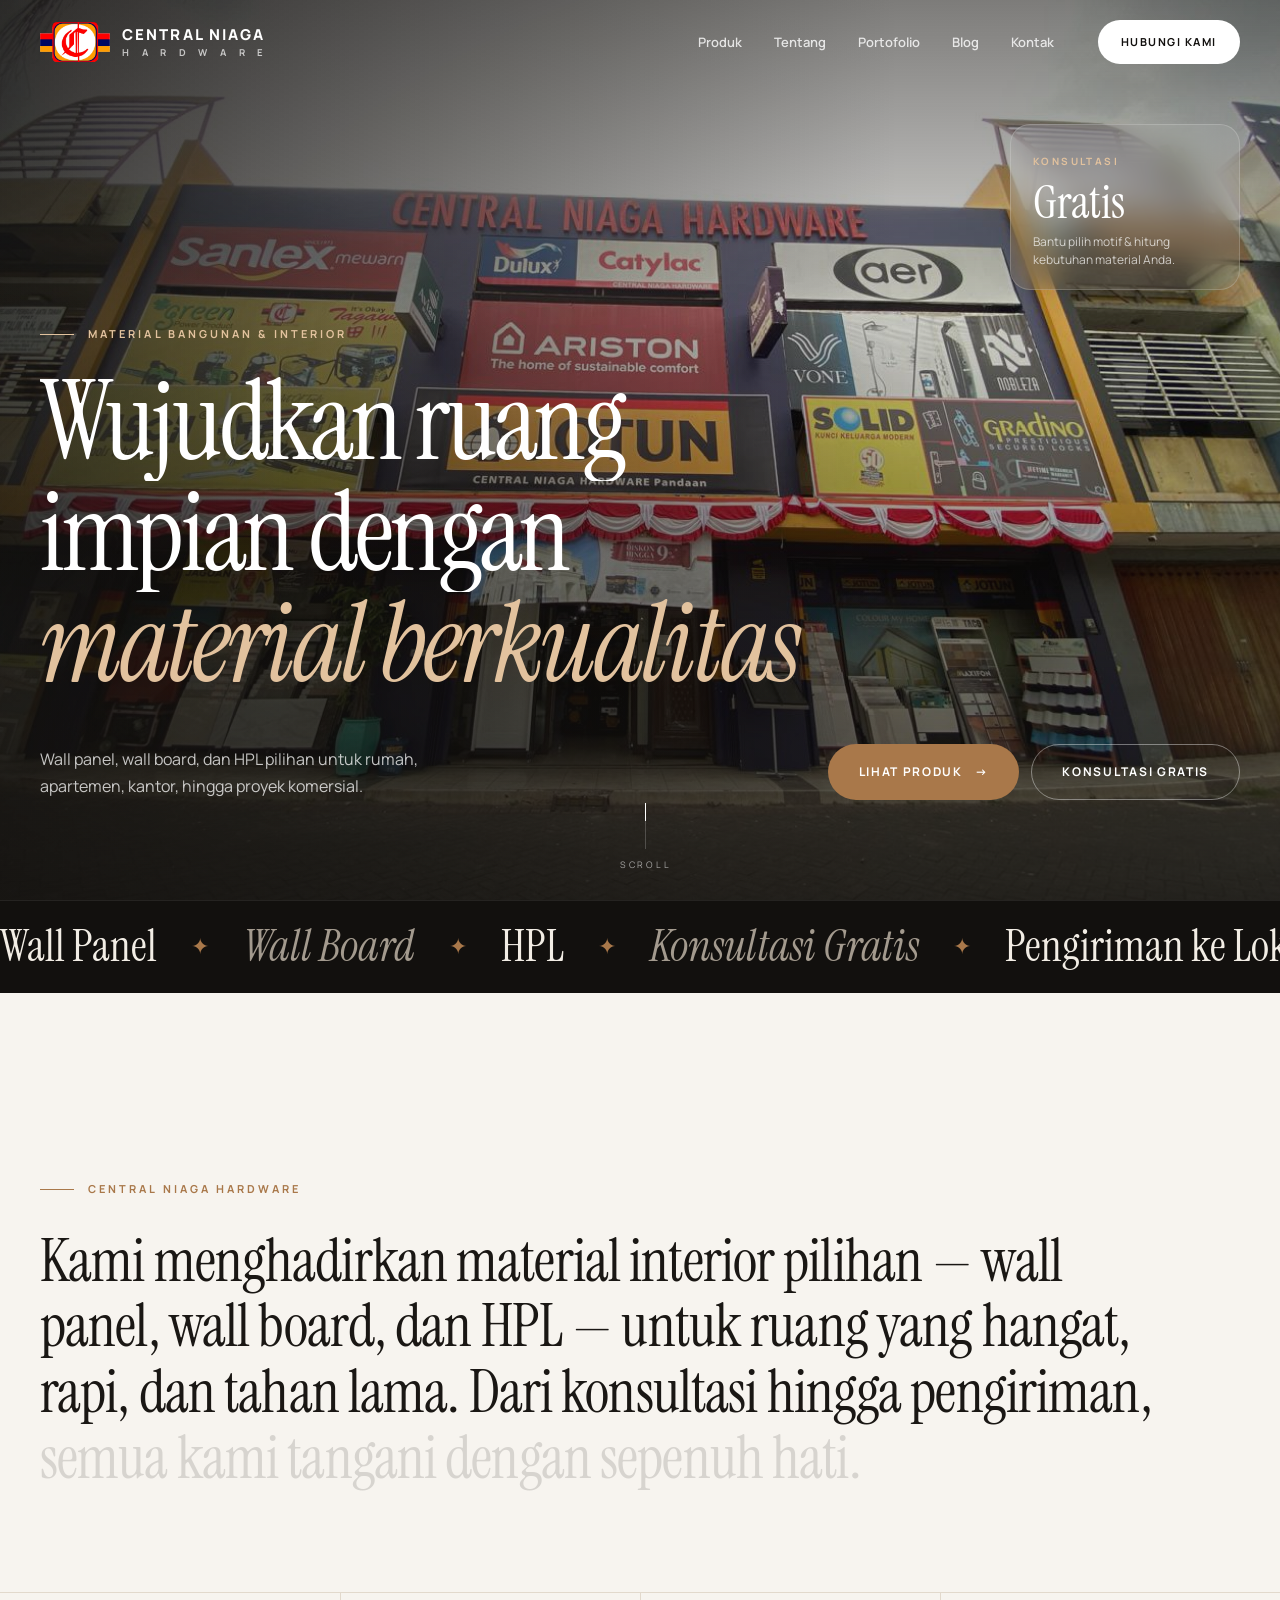
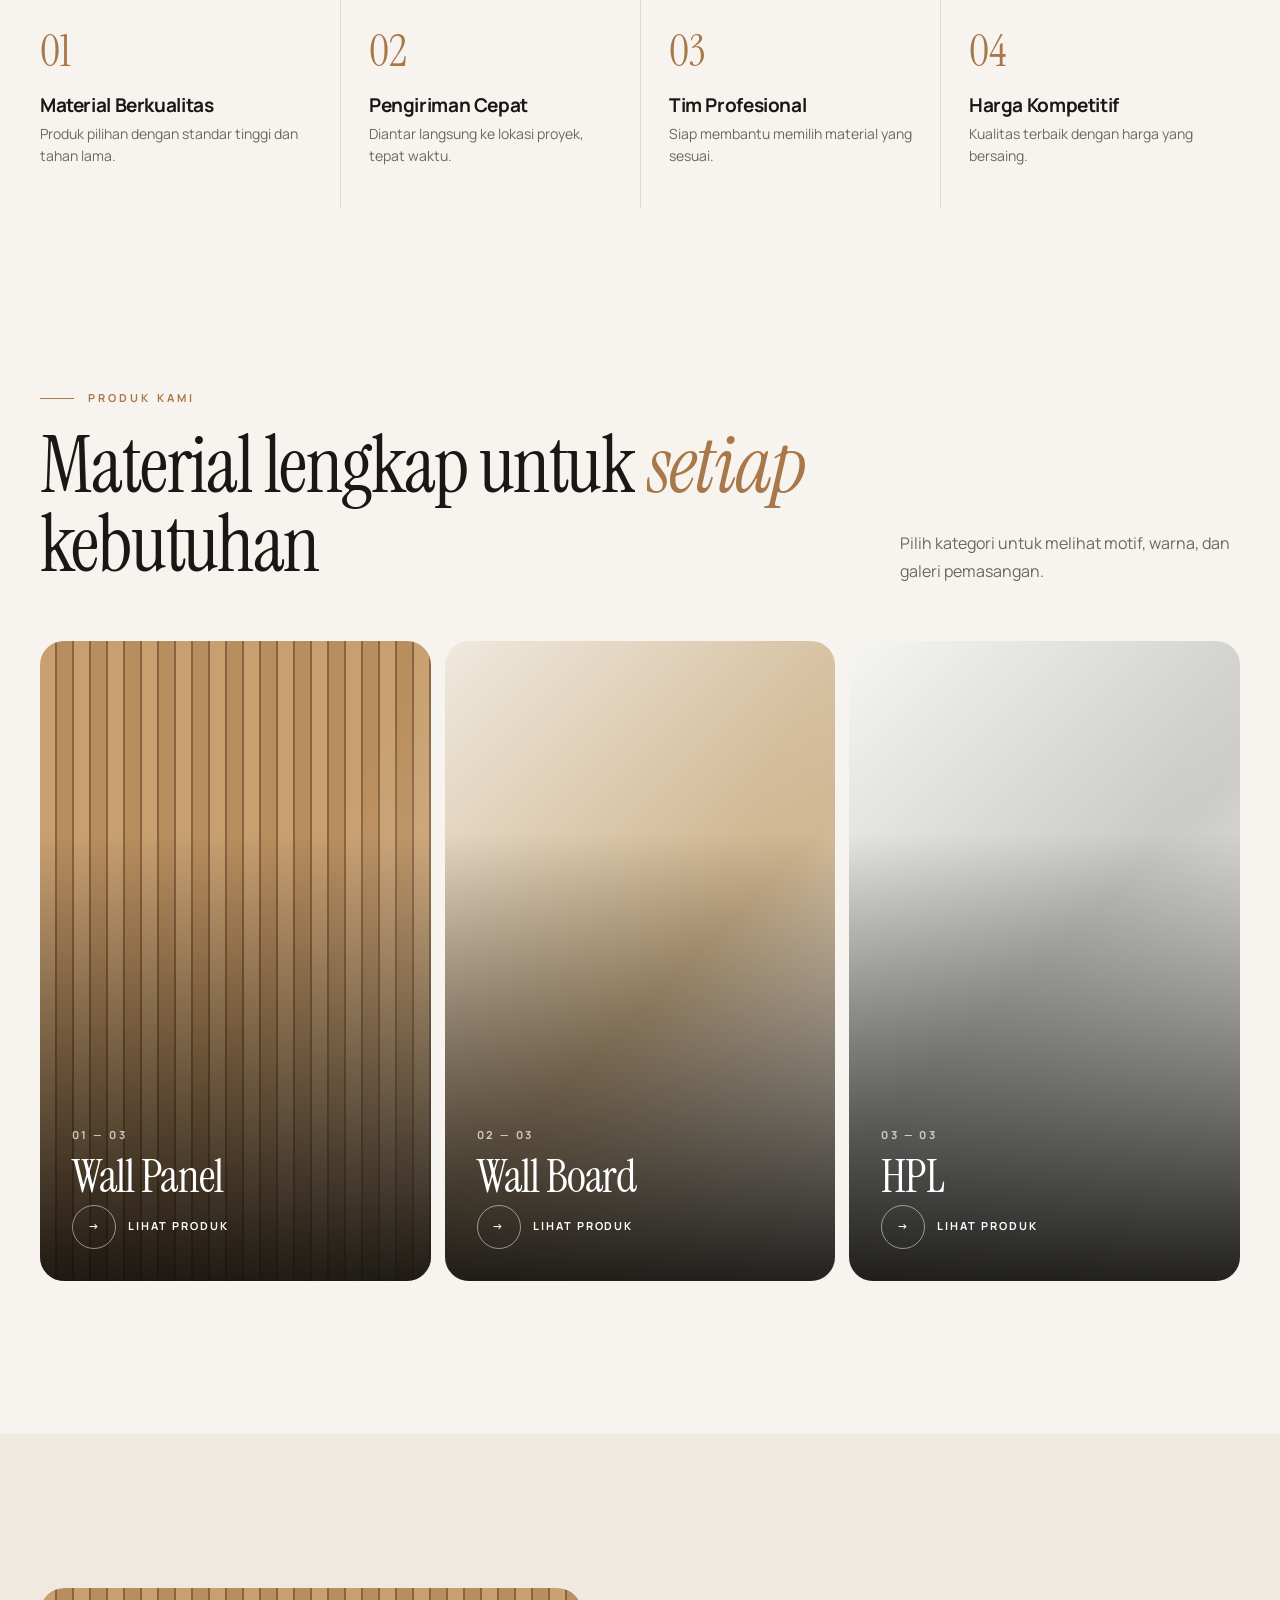
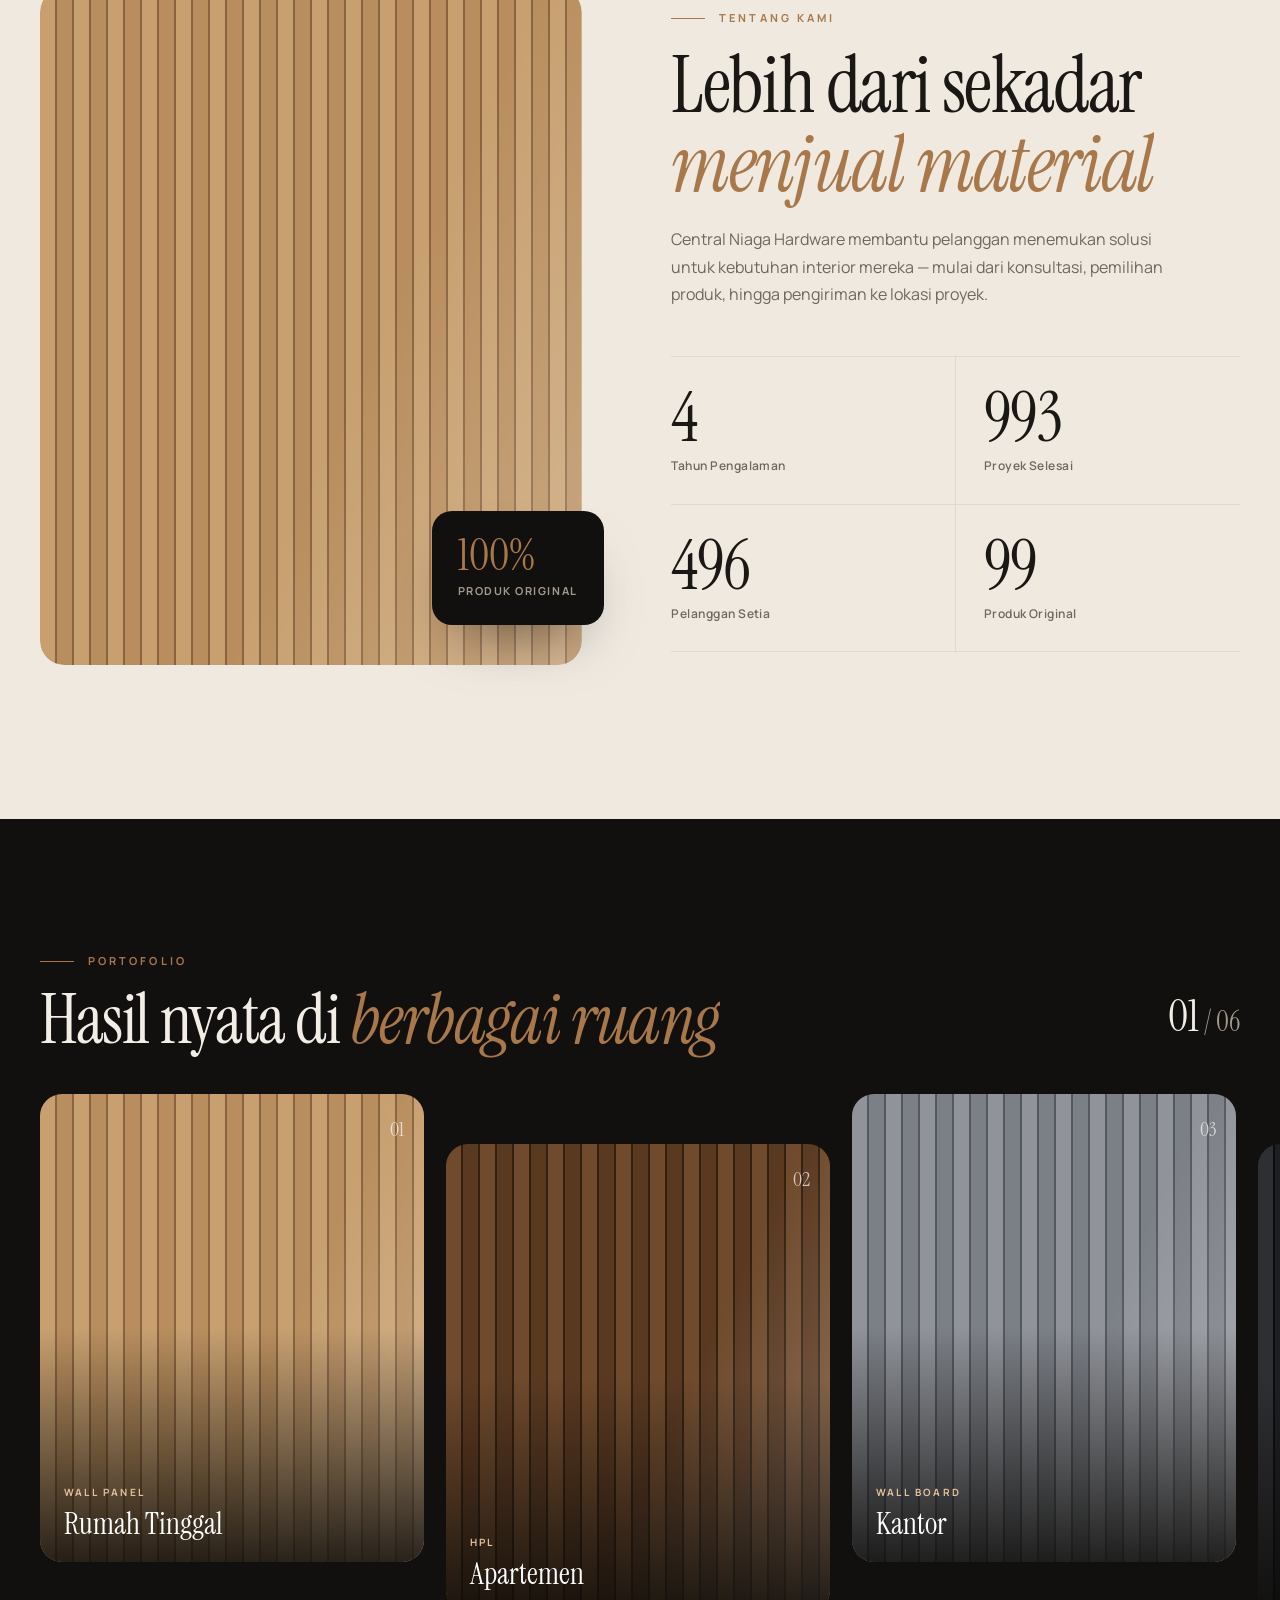
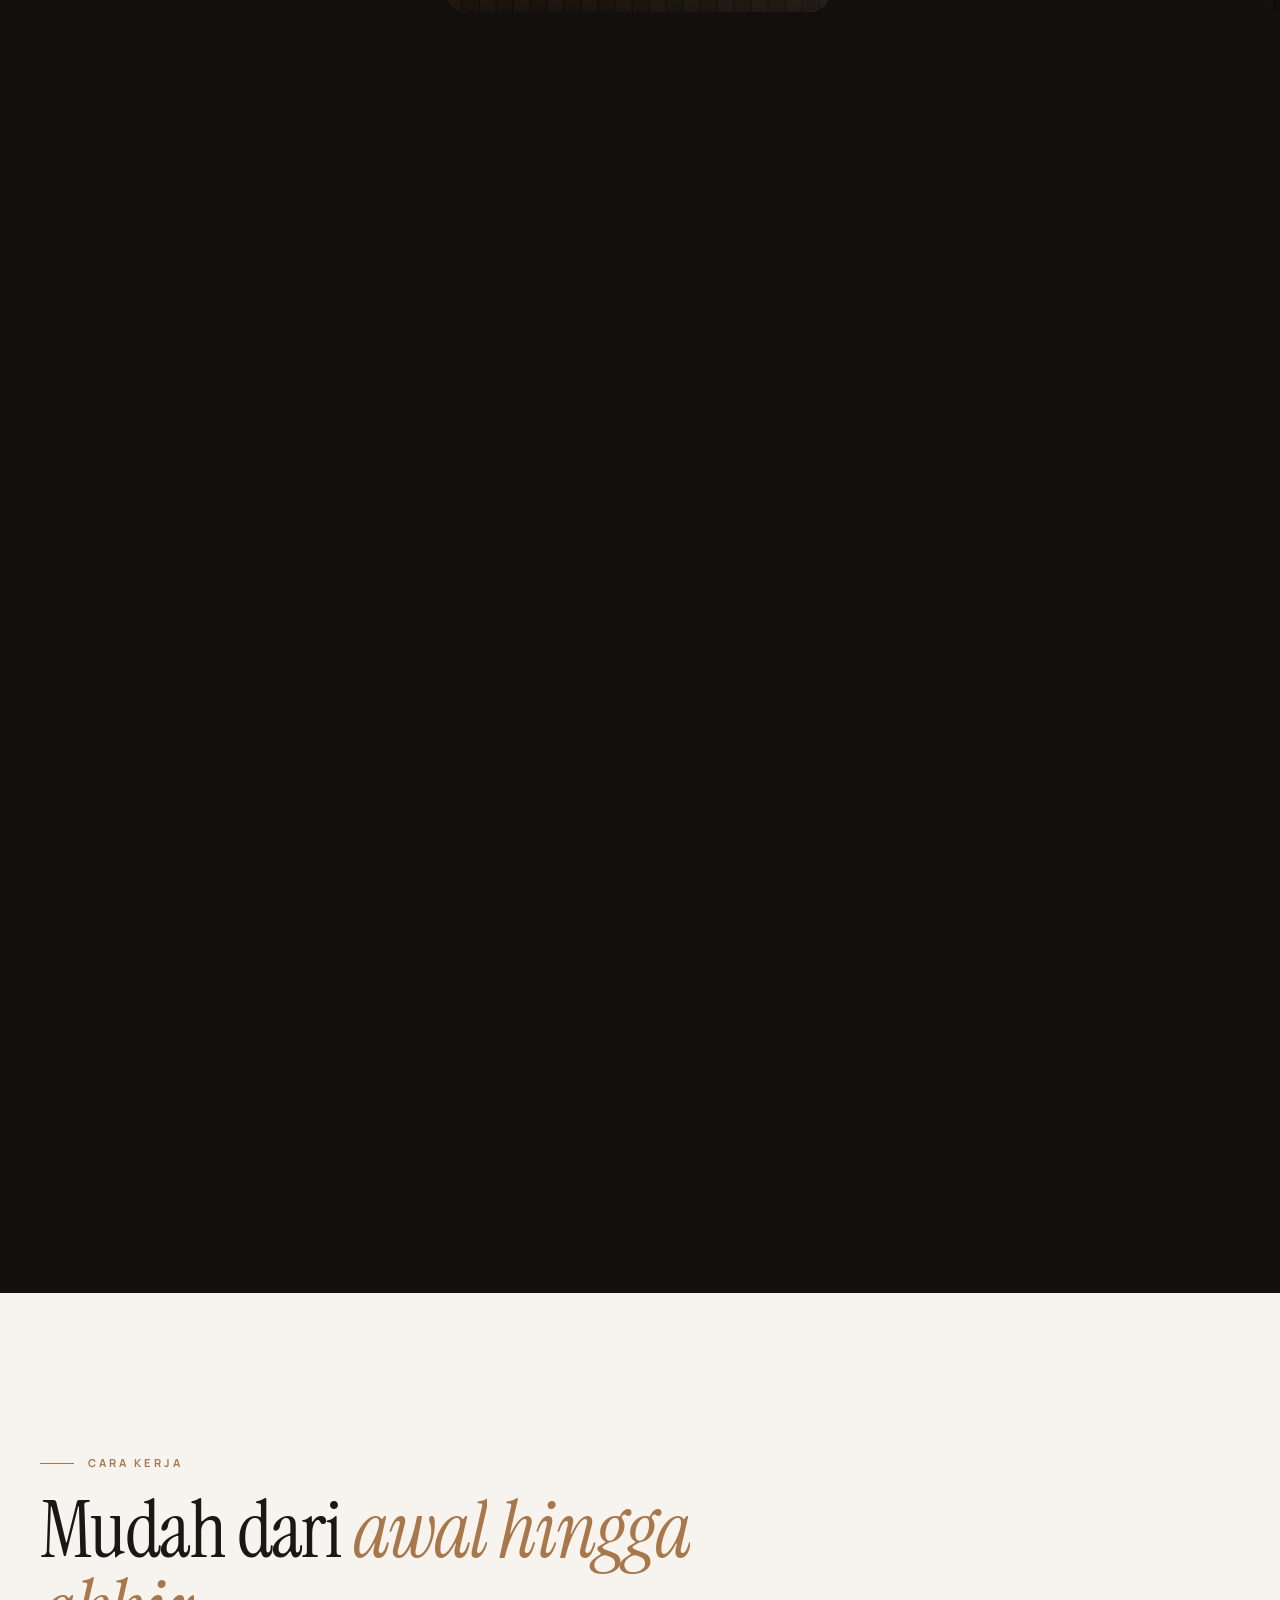
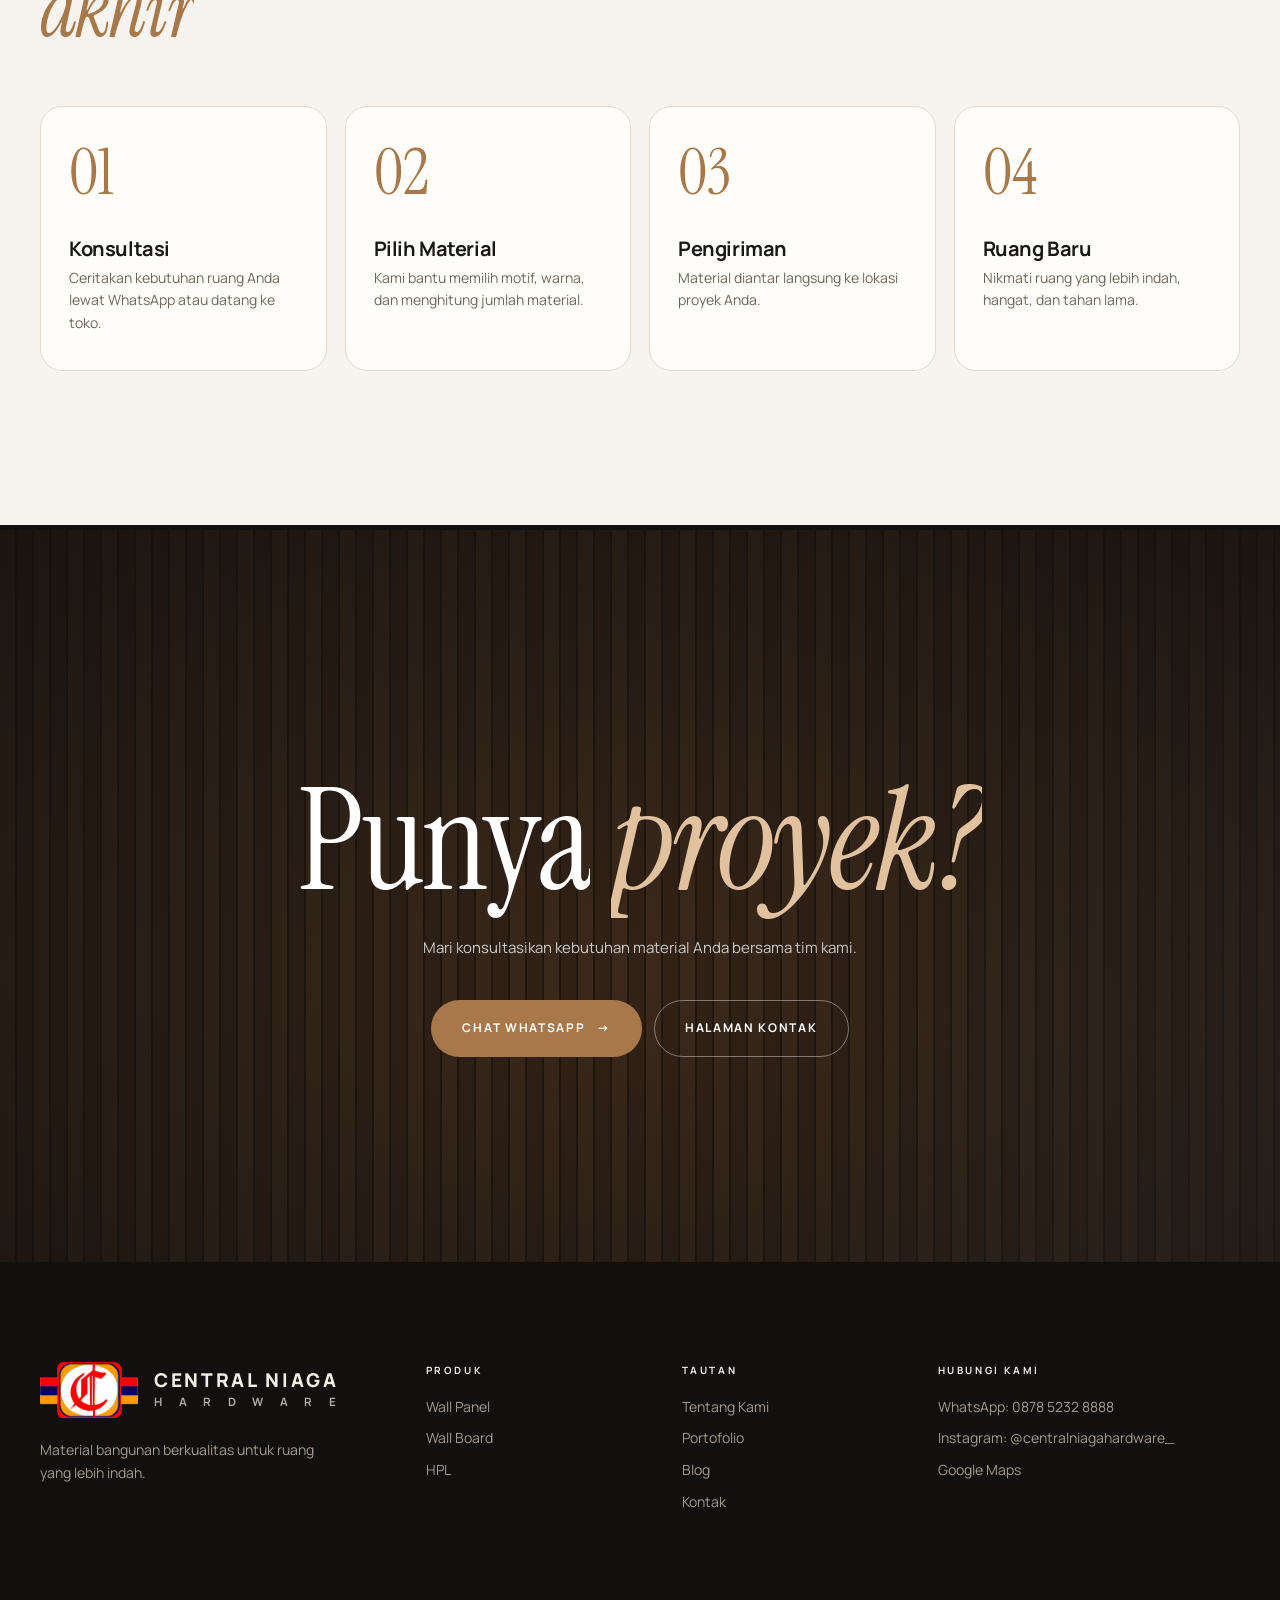
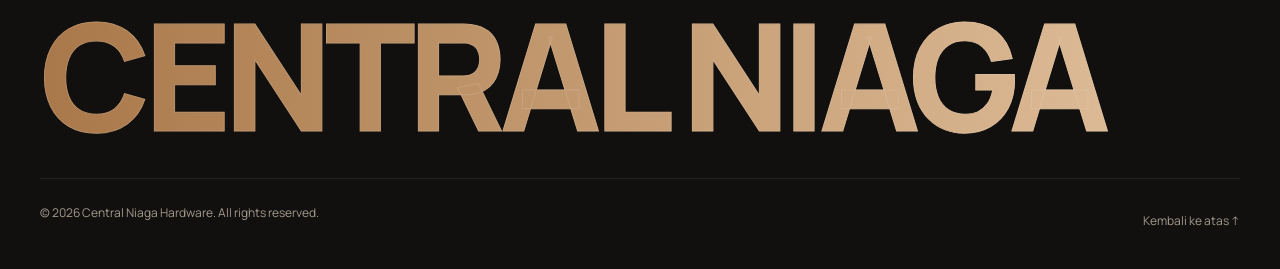
==== index.html @ 02703e4a "Tambah koleksi Fluted Panel (Mevvah) di Wall Panel; ganti foto Matt Concrete - 3 tipe: MVH.FLT-175 (" ====
<!DOCTYPE html>
<html lang="id">
<head>
<meta charset="utf-8">
<meta name="viewport" content="width=device-width, initial-scale=1, viewport-fit=cover">
<title>Central Niaga Hardware — Material Bangunan & Interior</title>
<meta name="description" content="Central Niaga Hardware — wall panel, wall board, dan HPL berkualitas untuk rumah, apartemen, kantor, hingga proyek komersial.">
<meta name="theme-color" content="#12100e">
<link rel="preconnect" href="https://fonts.googleapis.com">
<link rel="preconnect" href="https://fonts.gstatic.com" crossorigin>
<link rel="stylesheet" href="https://fonts.googleapis.com/css2?family=Manrope:wght@400;500;600;700;800&family=Instrument+Serif:ital@0;1&display=swap">
<link rel="icon" type="image/png" href="foto/logo/favicon.png">
<link rel="apple-touch-icon" href="foto/logo/favicon.png">
<link rel="stylesheet" href="assets/css/style.css">
</head>
<body class="loading">

<!-- Loader -->
<div id="loader" aria-hidden="true">
  <div class="ld-in">
    <div class="ld-mark"><span class="logo-m" data-logo></span></div>
    <div class="ld-logo"><span>C</span><span>E</span><span>N</span><span>T</span><span>R</span><span>A</span><span>L</span>&nbsp;<span>N</span><span>I</span><span>A</span><span>G</span><span>A</span></div>
    <div class="ld-sub">Hardware · Material Interior</div>
    <div class="ld-bar"><i></i></div>
    <div class="ld-num"><b id="ld-n">0</b>%</div>
  </div>
</div>

<!-- Transisi halaman -->
<div id="curtain" aria-hidden="true"><i></i><i></i><i></i><i></i></div>

<!-- Kursor & progres -->
<div id="cur" aria-hidden="true"><span id="cur-t"></span></div><div id="dot" aria-hidden="true"></div>
<div id="progress"></div>

<!-- Header -->
<header id="hd">
  <nav class="nav">
    <a class="logo" href="#/" aria-label="Central Niaga Hardware — Beranda"></a>
    <div class="links">
      <a href="#/produk-kami" data-link="produk-kami">Produk</a>
      <a href="#/tentang" data-link="tentang">Tentang</a>
      <a href="#/portofolio" data-link="portofolio">Portofolio</a>
      <a href="#/blog" data-link="blog">Blog</a>
      <a href="#/kontak" data-link="kontak">Kontak</a>
    </div>
    <a class="btn sm light mag nav-cta" href="#/kontak"><span>Hubungi Kami</span></a>
    <button class="burger" id="burger" aria-label="Buka menu" aria-expanded="false"><i></i><i></i></button>
  </nav>
</header>

<!-- Menu mobile -->
<div id="menu" aria-hidden="true">
  <div class="menu-in">
    <a href="#/"><small>01</small>Beranda</a>
    <a href="#/produk-kami"><small>02</small>Produk</a>
    <a href="#/tentang"><small>03</small>Tentang</a>
    <a href="#/portofolio"><small>04</small>Portofolio</a>
    <a href="#/blog"><small>05</small>Blog</a>
    <a href="#/kontak"><small>06</small>Kontak</a>
  </div>
  <div class="menu-ft"><span class="k-wa"></span><span class="k-ig"></span></div>
</div>

<!-- ===================== BERANDA ===================== -->
<main id="v-home" class="view">

  <section class="hero" id="top">
    <div class="hero-media" id="hero-media">
      <div class="slats" id="slats"></div>
      <div class="foto kb" data-foto-key="hero" data-alt="Interior dengan material Central Niaga Hardware"></div>
    </div>
    <div class="hero-shade"></div>
    <div class="wrap hero-in">
      <div class="eb">Material Bangunan &amp; Interior</div>
      <h1 class="hero-t">
        <span class="ln"><span>Wujudkan ruang</span></span>
        <span class="ln"><span>impian dengan</span></span>
        <span class="ln"><span><em>material berkualitas</em></span></span>
      </h1>
      <div class="hero-bt">
        <p>Wall panel, wall board, dan HPL pilihan untuk rumah, apartemen, kantor, hingga proyek komersial.</p>
        <div class="cta">
          <a class="btn acc mag" href="#/produk-kami"><span>Lihat Produk</span><i>→</i></a>
          <a class="btn ghost mag" href="#/kontak"><span>Konsultasi Gratis</span></a>
        </div>
      </div>
    </div>
    <div class="hero-card">
      <small>Konsultasi</small>
      <b>Gratis</b>
      <span>Bantu pilih motif &amp; hitung kebutuhan material Anda.</span>
    </div>
    <a class="scroll-ind" href="#/produk-kami" aria-label="Gulir ke bawah"><i></i><span>Scroll</span></a>
  </section>

  <div class="marquee" aria-hidden="true"><div class="mq-tr">
    <span>Wall Panel</span><b>✦</b><span>Wall Board</span><b>✦</b><span>HPL</span><b>✦</b><span>Konsultasi Gratis</span><b>✦</b><span>Pengiriman ke Lokasi</span><b>✦</b>
    <span>Wall Panel</span><b>✦</b><span>Wall Board</span><b>✦</b><span>HPL</span><b>✦</b><span>Konsultasi Gratis</span><b>✦</b><span>Pengiriman ke Lokasi</span><b>✦</b>
  </div></div>

  <section class="intro">
    <div class="wrap">
      <div class="eb rv">Central Niaga Hardware</div>
      <p class="big-txt" id="big-txt">Kami menghadirkan material interior pilihan — wall panel, wall board, dan HPL — untuk ruang yang hangat, rapi, dan tahan lama. Dari konsultasi hingga pengiriman, semua kami tangani dengan sepenuh hati.</p>
    </div>
  </section>

  <section class="feat-s">
    <div class="wrap feat">
      <div class="fi rv"><i>01</i><h3>Material Berkualitas</h3><p>Produk pilihan dengan standar tinggi dan tahan lama.</p></div>
      <div class="fi rv" style="--d:.08s"><i>02</i><h3>Pengiriman Cepat</h3><p>Diantar langsung ke lokasi proyek, tepat waktu.</p></div>
      <div class="fi rv" style="--d:.16s"><i>03</i><h3>Tim Profesional</h3><p>Siap membantu memilih material yang sesuai.</p></div>
      <div class="fi rv" style="--d:.24s"><i>04</i><h3>Harga Kompetitif</h3><p>Kualitas terbaik dengan harga yang bersaing.</p></div>
    </div>
  </section>

  <section id="produk-kami" class="sec">
    <div class="wrap">
      <div class="sec-hd">
        <div><div class="eb rv">Produk Kami</div><h2 data-split>Material lengkap untuk <em>setiap</em> kebutuhan</h2></div>
        <p class="lead rv">Pilih kategori untuk melihat motif, warna, dan galeri pemasangan.</p>
      </div>
      <div class="pacc rv" id="p-grid"></div>
    </div>
  </section>

  <section id="tentang" class="sec about">
    <div class="wrap about-g">
      <div class="about-img rv-img"><div class="foto tex wood oak" data-foto-key="tentang" data-alt="Tentang Central Niaga Hardware"></div><div class="about-badge"><b>100%</b><span>Produk Original</span></div></div>
      <div>
        <div class="eb rv">Tentang Kami</div>
        <h2 data-split>Lebih dari sekadar <em>menjual material</em></h2>
        <p class="lead rv">Central Niaga Hardware membantu pelanggan menemukan solusi untuk kebutuhan interior mereka — mulai dari konsultasi, pemilihan produk, hingga pengiriman ke lokasi proyek.</p>
        <div class="stats">
          <div class="rv"><b data-n="5" data-s="+">0</b><span>Tahun Pengalaman</span></div>
          <div class="rv" style="--d:.08s"><b data-n="1000" data-s="+">0</b><span>Proyek Selesai</span></div>
          <div class="rv" style="--d:.16s"><b data-n="500" data-s="+">0</b><span>Pelanggan Setia</span></div>
          <div class="rv" style="--d:.24s"><b data-n="100" data-s="%">0</b><span>Produk Original</span></div>
        </div>
      </div>
    </div>
  </section>

  <section id="portofolio" class="hs">
    <div class="hs-sticky">
      <div class="wrap hs-hd">
        <div><div class="eb">Portofolio</div><h2 data-split>Hasil nyata di <em>berbagai ruang</em></h2></div>
        <div class="hs-count"><b id="hs-i">01</b> / <span id="hs-n">06</span></div>
      </div>
      <div class="hs-track" id="pf-track"></div>
      <div class="wrap"><div class="hs-bar"><i id="hs-bar"></i></div></div>
    </div>
  </section>

  <section class="sec steps-s">
    <div class="wrap">
      <div class="sec-hd">
        <div><div class="eb rv">Cara Kerja</div><h2 data-split>Mudah dari <em>awal hingga akhir</em></h2></div>
      </div>
      <div class="steps">
        <div class="st rv"><span>01</span><h3>Konsultasi</h3><p>Ceritakan kebutuhan ruang Anda lewat WhatsApp atau datang ke toko.</p></div>
        <div class="st rv" style="--d:.08s"><span>02</span><h3>Pilih Material</h3><p>Kami bantu memilih motif, warna, dan menghitung jumlah material.</p></div>
        <div class="st rv" style="--d:.16s"><span>03</span><h3>Pengiriman</h3><p>Material diantar langsung ke lokasi proyek Anda.</p></div>
        <div class="st rv" style="--d:.24s"><span>04</span><h3>Ruang Baru</h3><p>Nikmati ruang yang lebih indah, hangat, dan tahan lama.</p></div>
      </div>
    </div>
  </section>

  <section class="band">
    <div class="band-bg"><div class="foto tex wood wal" data-foto-key="konsultasi" data-alt=""></div></div>
    <div class="wrap band-in">
      <div class="eb rv">Konsultasi</div>
      <h2 data-split>Punya <em>proyek?</em></h2>
      <p class="rv">Mari konsultasikan kebutuhan material Anda bersama tim kami.</p>
      <div class="cta rv" style="justify-content:center">
        <a class="btn acc mag" data-wa="Halo Central Niaga Hardware, saya ingin konsultasi untuk proyek saya."><span>Chat WhatsApp</span><i>→</i></a>
        <a class="btn ghost mag" href="#/kontak"><span>Halaman Kontak</span></a>
      </div>
    </div>
  </section>
</main>

<!-- ===================== PRODUK (diisi otomatis) ===================== -->
<main id="v-produk" class="view sub" hidden></main>

<!-- ===================== BLOG ===================== -->
<main id="v-blog" class="view sub" hidden>
  <div class="wrap">
    <div class="pg-hd"><div class="eb">Blog</div><h1 data-split>Inspirasi &amp; <em>panduan</em> material</h1></div>
    <div class="posts" id="posts"></div>
    <p class="lead rv" style="margin-bottom:120px">Artikel sedang kami siapkan. Ingin tahu lebih dulu? <a class="ul" data-wa="Halo, saya ingin tahu informasi terbaru dari Central Niaga Hardware.">Hubungi kami via WhatsApp</a>.</p>
  </div>
</main>

<!-- ===================== KONTAK ===================== -->
<main id="v-kontak" class="view sub" hidden>
  <div class="wrap">
    <div class="pg-hd"><div class="eb">Kontak</div><h1 data-split>Mari diskusikan <em>proyek Anda</em></h1></div>
    <div class="cg">
      <div>
        <div class="ci rv"><b>WhatsApp</b><a data-wa="Halo Central Niaga Hardware"><span class="k-wa"></span></a></div>
        <div class="ci rv"><b>Instagram</b><a class="k-ig-link" target="_blank" rel="noopener"><span class="k-ig"></span></a></div>
        <div class="ci rv"><b>Alamat</b><span class="k-ad"></span></div>
        <div class="ci rv"><b>Jam Operasional</b><span class="k-jm"></span></div>
        <div class="map rv"><p>Kunjungi toko kami</p><a class="btn dark mag k-map" target="_blank" rel="noopener"><span>Buka di Google Maps</span><i>↗</i></a></div>
      </div>
      <form class="fm rv" id="fm" novalidate>
        <h3>Kirim Pesan</h3><p class="fm-sub">Pesan Anda dikirim langsung melalui WhatsApp.</p>
        <div class="fl"><input id="f-n" placeholder=" " autocomplete="name" required><label for="f-n">Nama</label></div>
        <div class="fl"><input id="f-p" placeholder=" " inputmode="tel" autocomplete="tel"><label for="f-p">Nomor WhatsApp</label></div>
        <div class="fl2">
          <div class="fl"><select id="f-k"></select><label for="f-k" class="up">Produk</label></div>
          <div class="fl"><select id="f-j"><option>Rumah</option><option>Apartemen</option><option>Kantor</option><option>Commercial Space</option></select><label for="f-j" class="up">Jenis Proyek</label></div>
        </div>
        <div class="fl"><textarea id="f-m" rows="4" placeholder=" "></textarea><label for="f-m">Ceritakan kebutuhan Anda</label></div>
        <button class="btn dark mag" type="submit"><span>Kirim via WhatsApp</span><i>→</i></button>
      </form>
    </div>
    <div class="faq">
      <div class="eb rv">FAQ</div><h2 data-split>Pertanyaan <em>umum</em></h2>
      <details class="rv"><summary>Apakah bisa konsultasi sebelum membeli?</summary><div><p>Tentu. Konsultasi gratis, hubungi kami lewat WhatsApp atau formulir di atas.</p></div></details>
      <details class="rv"><summary>Apakah tersedia pengiriman ke lokasi proyek?</summary><div><p>Ya, kami melayani pengiriman ke lokasi proyek Anda. Hubungi kami untuk informasi area dan estimasi.</p></div></details>
      <details class="rv"><summary>Bagaimana cara mendapat harga dan katalog?</summary><div><p>Unduh katalog di halaman produk, atau tanyakan harga langsung via WhatsApp.</p></div></details>
      <details class="rv"><summary>Apakah melayani proyek skala besar?</summary><div><p>Ya, kami melayani rumah, apartemen, kantor, hingga proyek komersial.</p></div></details>
    </div>
  </div>
</main>

<!-- ===================== FOOTER ===================== -->
<footer>
  <div class="wrap ft">
    <div class="ft-brand"><a class="logo" href="#/" aria-label="Central Niaga Hardware — Beranda"></a><p>Material bangunan berkualitas untuk ruang yang lebih indah.</p></div>
    <div><h4>Produk</h4><div id="ft-p"></div></div>
    <div><h4>Tautan</h4><a href="#/tentang">Tentang Kami</a><a href="#/portofolio">Portofolio</a><a href="#/blog">Blog</a><a href="#/kontak">Kontak</a></div>
    <div><h4>Hubungi Kami</h4><a data-wa="Halo Central Niaga Hardware">WhatsApp: <span class="k-wa"></span></a><a class="k-ig-link" target="_blank" rel="noopener">Instagram: @<span class="k-ig"></span></a><a class="k-map" target="_blank" rel="noopener">Google Maps</a></div>
    <div class="mega" aria-hidden="true">CENTRAL NIAGA</div>
    <div class="copy"><span>© <span id="yr"></span> Central Niaga Hardware. All rights reserved.</span><a href="#/" id="totop">Kembali ke atas ↑</a></div>
  </div>
</footer>

<!-- Lightbox -->
<div id="lb" aria-hidden="true" role="dialog" aria-label="Galeri foto">
  <button class="lb-x" aria-label="Tutup">✕</button>
  <button class="lb-nav lb-p" aria-label="Sebelumnya">←</button>
  <figure><img alt=""><figcaption></figcaption><a class="btn acc sm lb-wa" target="_blank" rel="noopener" hidden><span>Tanya Harga via WhatsApp</span><i>→</i></a></figure>
  <button class="lb-nav lb-n" aria-label="Berikutnya">→</button>
</div>

<!-- Tombol WA melayang -->
<a class="wa-float" data-wa="Halo Central Niaga Hardware, saya ingin bertanya." aria-label="Chat WhatsApp">
  <svg viewBox="0 0 24 24" width="24" height="24" fill="currentColor" aria-hidden="true"><path d="M12 2a10 10 0 0 0-8.6 15.1L2 22l5-1.3A10 10 0 1 0 12 2Zm0 18.2a8.2 8.2 0 0 1-4.2-1.1l-.3-.2-3 .8.8-2.9-.2-.3A8.2 8.2 0 1 1 12 20.2Zm4.5-6.1c-.2-.1-1.5-.7-1.7-.8-.2-.1-.4-.1-.6.1l-.8 1c-.1.2-.3.2-.5.1a6.7 6.7 0 0 1-3.3-2.9c-.3-.4.2-.4.7-1.4.1-.2 0-.3 0-.4l-.8-1.8c-.2-.5-.4-.4-.6-.4h-.5a1 1 0 0 0-.7.3 3 3 0 0 0-.9 2.2 5.2 5.2 0 0 0 1.1 2.8 11.9 11.9 0 0 0 4.6 4c1.7.7 2.3.8 3.2.7.5-.1 1.5-.6 1.7-1.2.2-.6.2-1.1.2-1.2l-.4-.3Z"/></svg>
</a>

<script src="assets/js/pengaturan.js"></script>
<script src="assets/js/main.js"></script>
</body>
</html>
---- assets/css/style.css ----
/* =====================================================================
   CENTRAL NIAGA HARDWARE — STYLE
   Warna utama diatur di :root di bawah ini.
   ===================================================================== */

:root{
  --bg:#f7f4ef; --bg2:#efe9e0; --card:#fffdf9; --ink:#1a1714; --mut:#6f675d;
  --acc:#a9784a; --acc-ink:#8a5f36; --soft:#e9dfd1; --line:#e2d9cc;
  --dk:#12100e; --dk2:#1b1815; --on-dk:#f2ede5;
  --ease:cubic-bezier(.2,.8,.2,1); --ease-io:cubic-bezier(.77,0,.18,1);
  --serif:'Instrument Serif',Georgia,'Times New Roman',serif;
  --sans:Manrope,system-ui,-apple-system,'Segoe UI',sans-serif;
  --hd-h:84px;
}
@media (prefers-color-scheme:dark){
  :root:not([data-theme="light"]){
    --bg:#12100e; --bg2:#191613; --card:#1d1a16; --ink:#f2ede5; --mut:#a39a8e;
    --acc:#d0a578; --acc-ink:#d9b48b; --soft:#2a241e; --line:#2e2822; --dk:#0c0b09; --dk2:#161310;
  }
}
:root[data-theme="dark"]{
  --bg:#12100e; --bg2:#191613; --card:#1d1a16; --ink:#f2ede5; --mut:#a39a8e;
  --acc:#d0a578; --acc-ink:#d9b48b; --soft:#2a241e; --line:#2e2822; --dk:#0c0b09; --dk2:#161310;
}

*,*::before,*::after{box-sizing:border-box;margin:0;padding:0}
html{scroll-behavior:auto;-webkit-text-size-adjust:100%}
body{background:var(--bg);color:var(--ink);font-family:var(--sans);font-size:15px;line-height:1.7;overflow-x:hidden;-webkit-font-smoothing:antialiased}
body.loading{overflow:hidden}
body.lock{overflow:hidden}
a{color:inherit;text-decoration:none;cursor:pointer}
img{display:block;max-width:100%}
button{font:inherit;color:inherit}
::selection{background:var(--acc);color:#fff}
[hidden]{display:none!important}

.wrap{max-width:1280px;margin:0 auto;padding:0 clamp(16px,4vw,40px)}
.sec{padding:clamp(90px,12vw,160px) 0}

h1,h2,h3{font-weight:400;line-height:1;letter-spacing:-.02em}
h1,h2{font-family:var(--serif)}
h2{font-size:clamp(42px,6.2vw,92px);margin:18px 0 22px}
h3{font-family:var(--sans);font-weight:700;letter-spacing:-.02em}
em{font-family:var(--serif);font-style:italic;color:var(--acc)}
.eb{font-size:11px;letter-spacing:.28em;text-transform:uppercase;color:var(--acc);font-weight:700;display:inline-flex;align-items:center;gap:14px}
.eb::before{content:"";width:34px;height:1px;background:currentColor}
.lead{color:var(--mut);max-width:520px;font-size:16px}
.ul{color:var(--acc);background:linear-gradient(currentColor,currentColor) 0 100%/100% 1px no-repeat;transition:background-size .5s var(--ease)}
.ul:hover{background-size:0 1px;background-position:100% 100%}

/* ---------- Tombol ---------- */
.btn{position:relative;display:inline-flex;align-items:center;gap:12px;padding:17px 30px;font-size:12px;font-weight:700;letter-spacing:.14em;text-transform:uppercase;border-radius:999px;border:1px solid transparent;cursor:pointer;overflow:hidden;isolation:isolate;transition:color .5s var(--ease),border-color .5s,transform .3s var(--ease);background:none;white-space:nowrap}
.btn::before{content:"";position:absolute;inset:0;border-radius:inherit;transform:translateY(101%);transition:transform .6s var(--ease);z-index:-1}
.btn:hover::before{transform:none}
.btn i{font-style:normal;transition:transform .5s var(--ease)}
.btn:hover i{transform:translateX(5px)}
.btn.acc{background:var(--acc);color:#fff}.btn.acc::before{background:#fff}.btn.acc:hover{color:var(--dk)}
.btn.dark{background:var(--ink);color:var(--bg)}.btn.dark::before{background:var(--acc)}.btn.dark:hover{color:#fff}
.btn.ghost{border-color:rgba(255,255,255,.4);color:#fff}.btn.ghost::before{background:#fff}.btn.ghost:hover{color:var(--dk);border-color:#fff}
.btn.line{border-color:var(--ink);color:var(--ink)}.btn.line::before{background:var(--ink)}.btn.line:hover{color:var(--bg)}
.btn.light{background:#fff;color:var(--dk)}.btn.light::before{background:var(--acc)}.btn.light:hover{color:#fff}
.btn.sm{padding:12px 22px;font-size:11px}
.cta{display:flex;gap:12px;flex-wrap:wrap}

/* ---------- Tekstur sementara (saat foto belum ada) ---------- */
.tex{background:var(--soft)}
.wood{background:repeating-linear-gradient(90deg,var(--a) 0 15px,var(--b) 15px 17px,var(--c) 17px 32px,var(--b) 32px 34px)}
.oak{--a:#c8a070;--b:#8a6440;--c:#b98e5e}.wal{--a:#6f4a2c;--b:#33200f;--c:#5a3921}.gry{--a:#90939a;--b:#55585e;--c:#7b7f86}.blk{--a:#2e2f33;--b:#0d0d0f;--c:#1e1f23}
.brd{background:linear-gradient(135deg,#efe9de,#cdb18a 55%,#f1ebe0)}.hpl{background:linear-gradient(135deg,#f5f5f3,#c9c9c6 50%,#ebebe9)}.stn{background:linear-gradient(135deg,#dad8d4,#a9a7a3 50%,#d1cfcb)}.wht{background:linear-gradient(135deg,#f6f5f2,#e4e2dd)}
.tex::after{content:"";position:absolute;inset:0;background:linear-gradient(115deg,transparent 30%,rgba(255,255,255,.22) 50%,transparent 70%);background-size:250% 100%;animation:sheen 7s ease-in-out infinite;pointer-events:none}
@keyframes sheen{0%,100%{background-position:150% 0}50%{background-position:-50% 0}}

/* Wadah foto: foto asli dimuat di atas tekstur, lalu memudar masuk */
.foto{position:absolute;inset:0;overflow:hidden}
.foto>img{position:absolute;inset:0;width:100%;height:100%;object-fit:cover;opacity:0;transition:opacity 1s var(--ease),transform 1.4s var(--ease);z-index:1}
.foto.ok>img{opacity:1}
.foto.ok::after{display:none}

/* Mode ?cekfoto */
.fcek{position:absolute;left:10px;top:10px;z-index:30;max-width:calc(100% - 20px);font:600 11px/1.35 ui-monospace,Menlo,Consolas,monospace;padding:6px 9px;border-radius:8px;background:rgba(160,30,30,.92);color:#fff;pointer-events:none;word-break:break-all;letter-spacing:0;text-transform:none}
.fcek.ada{background:rgba(30,120,60,.92)}

/* ---------- Loader ---------- */
#loader{position:fixed;inset:0;z-index:200;background:var(--dk);color:var(--on-dk);display:grid;place-items:center;transition:clip-path 1.1s var(--ease-io);clip-path:inset(0 0 0 0)}
#loader.out{clip-path:inset(0 0 100% 0)}
.ld-in{text-align:center;width:min(420px,80vw)}
.ld-mark{display:flex;justify-content:center;margin-bottom:26px;opacity:0;transform:scale(.8);animation:ldMark 1s var(--ease) .1s forwards}
.ld-mark .logo-m{height:84px}.ld-mark .logo-m:not(.img){width:84px;border-radius:20px}.ld-mark .logo-m i{font-size:42px}
@keyframes ldMark{to{opacity:1;transform:none}}
.ld-logo{font-weight:800;letter-spacing:.32em;font-size:clamp(18px,3.4vw,26px);overflow:hidden;white-space:nowrap}
.ld-logo span{display:inline-block;transform:translateY(110%);animation:ldUp .9s var(--ease) forwards}
.ld-logo span:nth-child(n){animation-delay:calc(var(--i,0) * 45ms)}
@keyframes ldUp{to{transform:none}}
.ld-sub{margin-top:10px;font-size:10px;letter-spacing:.4em;text-transform:uppercase;opacity:0;animation:fadeIn 1s .5s forwards;color:#a39a8e}
.ld-bar{height:1px;background:rgba(255,255,255,.12);margin:34px 0 14px;overflow:hidden}
.ld-bar i{display:block;height:100%;width:100%;background:var(--acc);transform-origin:left;transform:scaleX(var(--p,0));transition:transform .2s linear}
.ld-num{font-family:var(--serif);font-size:44px;line-height:1;text-align:right;color:#a39a8e}
.ld-num b{font-weight:400;color:var(--on-dk)}
@keyframes fadeIn{to{opacity:1}}

/* ---------- Transisi halaman ---------- */
#curtain{position:fixed;inset:0;z-index:150;display:flex;pointer-events:none}
#curtain i{flex:1;background:var(--dk);transform:scaleY(0);transform-origin:bottom;transition:transform .55s var(--ease-io)}
#curtain i:nth-child(2){transition-delay:.05s}#curtain i:nth-child(3){transition-delay:.1s}#curtain i:nth-child(4){transition-delay:.15s}
#curtain.in i{transform:scaleY(1)}
#curtain.out i{transform-origin:top;transform:scaleY(0)}

/* ---------- Kursor ---------- */
#cur,#dot{position:fixed;left:0;top:0;pointer-events:none;z-index:180;border-radius:50%;opacity:0}
#cur{width:40px;height:40px;margin:-20px 0 0 -20px;border:1px solid var(--acc);display:grid;place-items:center;transition:width .4s var(--ease),height .4s var(--ease),margin .4s var(--ease),background .4s,border-color .4s,opacity .3s}
#dot{width:6px;height:6px;margin:-3px 0 0 -3px;background:var(--acc);transition:opacity .3s,transform .3s}
#cur-t{font-size:10px;font-weight:800;letter-spacing:.14em;text-transform:uppercase;color:#fff;opacity:0;transition:opacity .3s}
body.has-cur #cur,body.has-cur #dot{opacity:1}
body.cur-hover #cur{width:64px;height:64px;margin:-32px 0 0 -32px;background:color-mix(in srgb,var(--acc) 14%,transparent)}
body.cur-view #cur{width:96px;height:96px;margin:-48px 0 0 -48px;background:var(--acc);border-color:var(--acc)}
body.cur-view #cur-t{opacity:1}
body.cur-view #dot,body.cur-hover #dot{transform:scale(0)}
@media (pointer:coarse),(hover:none){#cur,#dot{display:none}}

#progress{position:fixed;left:0;top:0;height:2px;width:100%;background:var(--acc);transform-origin:left;transform:scaleX(0);z-index:120}

/* ---------- Header ---------- */
#hd{position:fixed;left:0;right:0;top:0;z-index:100;padding-top:env(safe-area-inset-top,0px);transition:transform .6s var(--ease),background .5s,backdrop-filter .5s,border-color .5s;border-bottom:1px solid transparent;color:#fff}
#hd.solid{background:color-mix(in srgb,var(--bg) 82%,transparent);backdrop-filter:blur(18px) saturate(1.3);-webkit-backdrop-filter:blur(18px) saturate(1.3);border-color:var(--line);color:var(--ink)}
#hd.hide{transform:translateY(-100%)}
body.on-light #hd{color:var(--ink)}
.nav{max-width:1280px;margin:0 auto;height:var(--hd-h);padding:0 clamp(16px,4vw,40px);display:flex;align-items:center;gap:30px}
/* Logo: emblem + tulisan. "HARDWARE" direntangkan selebar "CENTRAL NIAGA" */
.logo{display:inline-flex;align-items:center;gap:12px;line-height:1;flex:none}
.logo-m{position:relative;flex:none;height:40px;width:40px;border-radius:11px;display:grid;place-items:center;color:#fff;overflow:hidden;background:linear-gradient(135deg,#c79a6b,#8a5f36);transition:transform .6s var(--ease)}
.logo-m::before{content:"";position:absolute;inset:0;background:repeating-linear-gradient(90deg,transparent 0 5px,rgba(0,0,0,.14) 5px 6px)}
.logo-m i{position:relative;font-family:var(--serif);font-style:italic;font-size:21px;letter-spacing:-.02em}
.logo-m.img{display:block;width:auto;border-radius:0;background:none;overflow:visible}
.logo-m.img::before{display:none}
.logo-m img{height:100%;width:auto;display:block}
.logo:hover .logo-m{transform:scale(1.06) rotate(-2deg)}
.logo-t{display:inline-grid;row-gap:6px}
.logo-t b{font-weight:800;font-size:15px;letter-spacing:.14em;margin-right:-.14em;white-space:nowrap}
.logo-t small{display:flex;justify-content:space-between;font-size:9.5px;font-weight:700;letter-spacing:0;opacity:.7;min-width:0}
@media (max-width:420px){.logo{gap:10px}.logo-m{height:34px}.logo-m:not(.img){width:34px}.logo-t b{font-size:13px}.logo-t small{font-size:8.5px}}
.links{display:flex;gap:4px;margin-left:auto;font-size:13px;font-weight:600}
.links a{position:relative;padding:8px 14px;opacity:.8;transition:opacity .3s}
.links a::after{content:"";position:absolute;left:14px;right:14px;bottom:2px;height:1px;background:currentColor;transform:scaleX(0);transform-origin:right;transition:transform .5s var(--ease)}
.links a:hover,.links a.on{opacity:1}
.links a:hover::after,.links a.on::after{transform:scaleX(1);transform-origin:left}
#hd:not(.solid) .nav-cta{background:#fff;color:var(--dk)}
body.on-light #hd:not(.solid) .nav-cta,#hd.solid .nav-cta{background:var(--ink);color:var(--bg)}
.nav-cta:hover{color:#fff!important}
.burger{display:none;margin-left:auto;width:46px;height:46px;border-radius:50%;border:1px solid currentColor;background:none;cursor:pointer;position:relative;z-index:130}
.burger i{position:absolute;left:14px;right:14px;height:1.5px;background:currentColor;transition:transform .5s var(--ease),top .5s var(--ease)}
.burger i:first-child{top:19px}.burger i:last-child{top:26px}
body.menu-open .burger i:first-child{top:22px;transform:rotate(45deg)}
body.menu-open .burger i:last-child{top:22px;transform:rotate(-45deg)}
body.menu-open #hd{color:#fff!important;background:transparent;border-color:transparent;backdrop-filter:none;-webkit-backdrop-filter:none;transform:none}
@media (max-width:980px){.links,.nav-cta{display:none}.burger{display:block}}

#menu{position:fixed;inset:0;z-index:90;background:var(--dk);color:var(--on-dk);display:flex;flex-direction:column;justify-content:center;padding:100px clamp(20px,6vw,60px) 40px;clip-path:circle(0 at calc(100% - 44px) 42px);transition:clip-path .9s var(--ease-io);visibility:hidden}
body.menu-open #menu{clip-path:circle(150% at calc(100% - 44px) 42px);visibility:visible}
.menu-in a{display:flex;align-items:baseline;gap:18px;font-family:var(--serif);font-size:clamp(40px,11vw,72px);line-height:1.12;opacity:0;transform:translateY(40px);transition:opacity .6s,transform .8s var(--ease),color .3s}
.menu-in a small{font-family:var(--sans);font-size:11px;letter-spacing:.2em;color:var(--acc)}
.menu-in a:hover{color:var(--acc)}
body.menu-open .menu-in a{opacity:1;transform:none}
body.menu-open .menu-in a:nth-child(1){transition-delay:.25s}body.menu-open .menu-in a:nth-child(2){transition-delay:.3s}body.menu-open .menu-in a:nth-child(3){transition-delay:.35s}body.menu-open .menu-in a:nth-child(4){transition-delay:.4s}body.menu-open .menu-in a:nth-child(5){transition-delay:.45s}body.menu-open .menu-in a:nth-child(6){transition-delay:.5s}
.menu-ft{margin-top:auto;display:flex;gap:24px;flex-wrap:wrap;font-size:13px;color:#a39a8e}

/* ---------- Hero ---------- */
.hero{position:relative;min-height:100vh;min-height:100svh;background:var(--dk);color:#fff;display:flex;align-items:flex-end;overflow:hidden;padding:130px 0 100px}
.hero-media{position:absolute;inset:-6% 0 0 0;will-change:transform}
.slats{position:absolute;inset:0;display:flex}
.slat{flex:1;transform-origin:bottom;animation:rise 1.6s var(--ease) both;background:linear-gradient(90deg,rgba(0,0,0,.45),rgba(255,255,255,.08) 45%,rgba(0,0,0,.5)),var(--c)}
@keyframes rise{from{transform:scaleY(0)}}
.hero .foto.ok>img{animation:kb 22s ease-out both}
@keyframes kb{from{transform:scale(1.18)}to{transform:scale(1.02)}}
.hero-shade{position:absolute;inset:0;background:linear-gradient(180deg,rgba(18,16,14,.55) 0%,rgba(18,16,14,.15) 35%,rgba(18,16,14,.85) 100%),linear-gradient(90deg,rgba(18,16,14,.75),transparent 70%)}
.hero-in{position:relative;z-index:3;width:100%}
.hero .eb{color:#e2c29e}
.hero-t{font-size:clamp(50px,min(8.6vw,14.5vh),140px);line-height:.95;letter-spacing:-.03em;margin:26px 0 40px;max-width:1100px}
.hero-t em{color:#e2c29e}
.ln{display:block;overflow:hidden;padding-bottom:.06em}
.ln>span{display:block;transform:translateY(110%)}
.hero.play .ln>span{animation:lnUp 1.3s var(--ease) forwards}
.hero.play .ln:nth-child(2)>span{animation-delay:.1s}.hero.play .ln:nth-child(3)>span{animation-delay:.2s}
@keyframes lnUp{to{transform:none}}
.hero-bt{display:flex;justify-content:space-between;align-items:flex-end;gap:40px;flex-wrap:wrap}
.hero-bt p{max-width:440px;color:rgba(255,255,255,.75);font-size:16px}
.hero-bt>*,.hero .eb,.hero-card,.scroll-ind{opacity:0;transform:translateY(24px)}
.hero.play .hero-bt>*,.hero.play .eb,.hero.play .hero-card,.hero.play .scroll-ind{animation:fadeUp 1s var(--ease) forwards}
.hero.play .eb{animation-delay:.3s}.hero.play .hero-bt p{animation-delay:.55s}.hero.play .hero-bt .cta{animation-delay:.7s}.hero.play .hero-card{animation-delay:1s}.hero.play .scroll-ind{animation-delay:1.2s}
@keyframes fadeUp{to{opacity:1;transform:none}}
.hero-card{position:absolute;z-index:3;right:clamp(16px,4vw,40px);top:calc(var(--hd-h) + 40px);width:230px;padding:22px 22px 20px;border-radius:20px;background:rgba(255,255,255,.08);backdrop-filter:blur(16px);-webkit-backdrop-filter:blur(16px);border:1px solid rgba(255,255,255,.18)}
.hero-card small{font-size:10px;letter-spacing:.24em;text-transform:uppercase;color:#e2c29e;font-weight:700}
.hero-card b{display:block;font-family:var(--serif);font-weight:400;font-size:46px;line-height:1;margin:6px 0 8px}
.hero-card span{font-size:12px;color:rgba(255,255,255,.7);line-height:1.5;display:block}
.hero.play .hero-card{animation:fadeUp 1s 1s var(--ease) forwards,float 7s 2s ease-in-out infinite}
@keyframes float{50%{transform:translateY(-12px)}}
.scroll-ind{position:absolute;z-index:3;left:50%;bottom:28px;margin-left:-20px;display:flex;flex-direction:column;align-items:center;gap:8px;font-size:9px;letter-spacing:.3em;text-transform:uppercase;color:rgba(255,255,255,.6)}
.scroll-ind i{width:1px;height:46px;background:rgba(255,255,255,.2);position:relative;overflow:hidden}
.scroll-ind i::after{content:"";position:absolute;left:0;top:0;width:100%;height:40%;background:#fff;animation:drip 2s var(--ease-io) infinite}
@keyframes drip{from{transform:translateY(-100%)}to{transform:translateY(260%)}}
@media (max-width:980px){.hero-card{display:none}.scroll-ind{display:none}.hero{padding-bottom:70px}}

.marquee{background:var(--dk);color:var(--on-dk);border-top:1px solid rgba(255,255,255,.08);padding:24px 0;overflow:hidden;white-space:nowrap}
.mq-tr{display:inline-flex;align-items:center;gap:34px;animation:mq 36s linear infinite;font-family:var(--serif);font-size:clamp(26px,3.4vw,44px);line-height:1}
.mq-tr b{font-size:.5em;color:var(--acc);font-weight:400}
.mq-tr span:nth-of-type(even){font-style:italic;color:#a39a8e}
@keyframes mq{to{transform:translateX(-50%)}}

/* ---------- Intro (teks menyala saat di-scroll) ---------- */
.intro{padding:clamp(100px,14vw,180px) 0 clamp(60px,8vw,100px)}
.big-txt{font-family:var(--serif);font-size:clamp(30px,4.6vw,64px);line-height:1.12;letter-spacing:-.015em;margin-top:30px;max-width:1150px}
.big-txt .w{opacity:.14;transition:opacity .3s}
.big-txt .w.lit{opacity:1}

/* ---------- Keunggulan ---------- */
.feat-s{padding-bottom:20px}
.feat{display:grid;grid-template-columns:repeat(4,1fr);border-top:1px solid var(--line)}
.fi{padding:36px 28px 40px 0;position:relative}
.fi+.fi{padding-left:28px;border-left:1px solid var(--line)}
.fi::before{content:"";position:absolute;left:0;right:0;top:-1px;height:1px;background:var(--acc);transform:scaleX(0);transform-origin:left;transition:transform .8s var(--ease)}
.fi:hover::before{transform:scaleX(1)}
.fi i{font-style:normal;font-family:var(--serif);font-size:44px;line-height:1;color:var(--acc)}
.fi h3{font-size:19px;margin:22px 0 8px}
.fi p{font-size:14px;color:var(--mut);line-height:1.6}
@media (max-width:980px){.feat{grid-template-columns:1fr 1fr}.fi:nth-child(3){padding-left:0;border-left:0}.fi:nth-child(n+3){border-top:1px solid var(--line)}}
@media (max-width:520px){.feat{grid-template-columns:1fr}.fi,.fi+.fi{padding:28px 0;border-left:0}.fi+.fi{border-top:1px solid var(--line)}}

/* ---------- Judul seksi ---------- */
.sec-hd{display:flex;justify-content:space-between;align-items:flex-end;gap:40px;flex-wrap:wrap;margin-bottom:56px}
.sec-hd h2{margin-bottom:0;max-width:780px}
.sec-hd .lead{max-width:340px}

/* Pecah kata untuk animasi judul */
[data-split] .w{display:inline-block;overflow:hidden;vertical-align:top;padding-bottom:.08em;margin-bottom:-.08em}
[data-split] .w>span{display:inline-block;transform:translateY(105%);transition:transform 1.1s var(--ease);transition-delay:calc(var(--wi) * 55ms)}
[data-split].in .w>span{transform:none}

/* ---------- Produk (akordeon) ---------- */
.pacc{display:flex;gap:14px;height:min(640px,78vh)}
.pacc .p{flex:1;position:relative;overflow:hidden;border-radius:24px;color:#fff;transition:flex 1s var(--ease);min-width:0;isolation:isolate}
.pacc:hover .p{flex:.8}.pacc .p:hover{flex:2.4}
.pacc .p .foto{transition:transform 1.6s var(--ease)}
.pacc .p:hover .foto{transform:scale(1.06)}
.pacc .p::after{content:"";position:absolute;inset:0;z-index:2;background:linear-gradient(180deg,transparent 30%,rgba(12,11,9,.9));pointer-events:none}
.pacc .t{position:absolute;left:32px;right:32px;bottom:32px;z-index:3}
.pacc .n{font-size:11px;letter-spacing:.22em;font-weight:700;opacity:.7}
.pacc h3{font-family:var(--serif);font-weight:400;font-size:clamp(36px,3.6vw,56px);letter-spacing:-.02em;margin:8px 0 6px;white-space:nowrap}
.pacc .t p{max-height:0;opacity:0;overflow:hidden;transition:max-height .8s var(--ease),opacity .6s,margin .6s;font-size:14px;max-width:360px;color:rgba(255,255,255,.8)}
.pacc .p:hover .t p{max-height:90px;opacity:1;margin-bottom:18px}
.go{display:inline-flex;align-items:center;gap:12px;font-size:11px;font-weight:700;letter-spacing:.18em;text-transform:uppercase}
.go b{width:44px;height:44px;border-radius:50%;border:1px solid rgba(255,255,255,.5);display:grid;place-items:center;transition:.6s var(--ease)}
.pacc .p:hover .go b{background:var(--acc);border-color:var(--acc);transform:rotate(-45deg)}
@media (max-width:980px){.pacc{flex-direction:column;height:auto}.pacc .p,.pacc:hover .p,.pacc .p:hover{flex:none;height:min(420px,70vw)}.pacc .t{left:24px;right:24px;bottom:24px}.pacc .t p{max-height:90px;opacity:1;margin-bottom:14px}}

/* ---------- Tentang ---------- */
.about{background:var(--bg2)}
.about-g{display:grid;grid-template-columns:1fr 1.05fr;gap:clamp(40px,7vw,110px);align-items:center}
.about-img{position:relative;aspect-ratio:4/5;border-radius:24px}
.about-img>.foto{border-radius:24px}
.rv-img>.foto{clip-path:inset(100% 0 0 0 round 24px);transition:clip-path 1.6s var(--ease-io)}
.rv-img>.foto>img{transform:scale(1.2);transition:opacity 1s,transform 2.4s var(--ease)}
.rv-img.in>.foto{clip-path:inset(0 0 0 0 round 24px)}
.rv-img.in>.foto>img{transform:none}
.about-badge{position:absolute;z-index:3;right:-22px;bottom:40px;background:var(--dk);color:var(--on-dk);border-radius:20px;padding:22px 26px;box-shadow:0 30px 60px -30px rgba(0,0,0,.6)}
.about-badge b{display:block;font-family:var(--serif);font-weight:400;font-size:44px;line-height:1;color:var(--acc)}
.about-badge span{font-size:11px;letter-spacing:.14em;text-transform:uppercase;font-weight:700;color:#a39a8e}
.stats{display:grid;grid-template-columns:1fr 1fr;gap:0;margin-top:48px;border-top:1px solid var(--line)}
.stats>div{padding:26px 0;border-bottom:1px solid var(--line)}
.stats>div:nth-child(odd){padding-right:20px;border-right:1px solid var(--line)}
.stats>div:nth-child(even){padding-left:28px}
.stats b{display:block;font-family:var(--serif);font-weight:400;font-size:clamp(48px,5.4vw,76px);line-height:1;letter-spacing:-.02em}
.stats span{font-size:12px;color:var(--mut);font-weight:600;letter-spacing:.04em}
@media (max-width:980px){.about-g{grid-template-columns:1fr}.about-badge{right:16px}}

/* ---------- Portofolio (scroll horizontal) ---------- */
.hs{position:relative;background:var(--dk);color:var(--on-dk)}
.hs-sticky{position:sticky;top:0;height:100vh;height:100svh;display:flex;flex-direction:column;justify-content:center;overflow:hidden;padding:calc(var(--hd-h) + 10px) 0 40px}
.hs-hd{display:flex;justify-content:space-between;align-items:flex-end;gap:30px;width:100%}
.hs-hd h2{font-size:clamp(40px,5.4vw,80px);margin:14px 0 0}
.hs-count{font-family:var(--serif);font-size:28px;color:#a39a8e;white-space:nowrap}
.hs-count b{font-weight:400;color:var(--on-dk);font-size:44px}
.hs-track{display:flex;gap:22px;padding:40px clamp(16px,4vw,40px) 34px max(clamp(16px,4vw,40px),calc((100vw - 1280px) / 2 + 40px));will-change:transform;flex:none}
.gi{position:relative;flex:none;width:clamp(260px,30vw,420px);height:min(52vh,540px);border-radius:22px;overflow:hidden;cursor:pointer;isolation:isolate}
.gi:nth-child(even){margin-top:50px}
.gi .foto{transition:transform 1.4s var(--ease)}
.gi:hover .foto{transform:scale(1.07)}
.gi::after{content:"";position:absolute;inset:0;z-index:2;background:linear-gradient(transparent 50%,rgba(12,11,9,.85));pointer-events:none}
.gi-t{position:absolute;left:24px;right:24px;bottom:22px;z-index:3;color:#fff}
.gi-t small{font-size:10px;letter-spacing:.22em;text-transform:uppercase;font-weight:700;color:#e2c29e}
.gi-t b{display:block;font-family:var(--serif);font-weight:400;font-size:30px;line-height:1.1;margin-top:4px}
.gi-i{position:absolute;right:20px;top:18px;z-index:3;font-family:var(--serif);font-size:20px;color:rgba(255,255,255,.7)}
.hs-bar{height:1px;background:rgba(255,255,255,.14);position:relative}
.hs-bar i{position:absolute;left:0;top:0;height:100%;width:100%;background:var(--acc);transform-origin:left;transform:scaleX(0)}
@media (max-width:980px){
  .hs-sticky{position:relative;height:auto;padding:100px 0 70px}
  .hs-track{overflow-x:auto;scroll-snap-type:x mandatory;-webkit-overflow-scrolling:touch;scrollbar-width:none;transform:none!important;padding-left:clamp(16px,4vw,40px)}
  .hs-track::-webkit-scrollbar{display:none}
  .gi{scroll-snap-align:start;width:78vw;height:110vw;max-height:520px}
  .gi:nth-child(even){margin-top:0}
  .hs-count{display:none}
}

/* ---------- Cara kerja ---------- */
.steps{display:grid;grid-template-columns:repeat(4,1fr);gap:18px;counter-reset:s}
.st{background:var(--card);border:1px solid var(--line);border-radius:22px;padding:34px 28px 36px;position:relative;overflow:hidden;transition:transform .6s var(--ease),border-color .5s}
.st::before{content:"";position:absolute;inset:auto 0 0 0;height:3px;background:var(--acc);transform:scaleX(0);transform-origin:left;transition:transform .8s var(--ease)}
.st:hover{transform:translateY(-8px);border-color:color-mix(in srgb,var(--acc) 40%,var(--line))}
.st:hover::before{transform:scaleX(1)}
.st span{font-family:var(--serif);font-size:64px;line-height:1;color:var(--acc);display:block;margin-bottom:34px}
.st h3{font-size:20px;margin-bottom:8px}
.st p{font-size:14px;color:var(--mut);line-height:1.6}
@media (max-width:980px){.steps{grid-template-columns:1fr 1fr}}
@media (max-width:520px){.steps{grid-template-columns:1fr}}

/* ---------- Band CTA ---------- */
.band{position:relative;overflow:hidden;background:var(--dk);color:#fff;text-align:center;padding:clamp(120px,16vw,210px) 0}
.band-bg{position:absolute;inset:-10% 0;will-change:transform}
.band-bg::after{content:"";position:absolute;inset:0;z-index:2;background:radial-gradient(ellipse at center,rgba(18,16,14,.55),rgba(18,16,14,.9))}
.band-in{position:relative;z-index:3}
.band .eb{color:#e2c29e}
.band h2{font-size:clamp(60px,11vw,170px);margin:16px 0 22px}
.band h2 em{color:#e2c29e}
.band p{color:rgba(255,255,255,.75);max-width:460px;margin:0 auto 40px}

/* ---------- Halaman dalam ---------- */
.sub{padding-top:calc(var(--hd-h) + 40px)}
.pg-hd{padding:40px 0 50px}
.pg-hd h1{font-size:clamp(52px,8.4vw,128px);margin-top:18px;line-height:.98}
.crumb{font-size:12px;font-weight:600;color:var(--mut);padding:10px 0 30px;display:flex;gap:10px;flex-wrap:wrap}
.crumb a{color:var(--acc)}

.pd{display:grid;grid-template-columns:1.1fr 1fr;gap:clamp(34px,6vw,80px);align-items:start;padding-bottom:100px}
.pd-media{position:sticky;top:calc(var(--hd-h) + 20px)}
.big{position:relative;aspect-ratio:1;border-radius:26px;overflow:hidden;cursor:zoom-in}
.big .foto{transition:opacity .45s,transform .9s var(--ease)}
.big .foto.swap{opacity:0;transform:scale(1.05)}
.big-tag{position:absolute;left:18px;bottom:18px;z-index:3;background:rgba(18,16,14,.6);backdrop-filter:blur(10px);-webkit-backdrop-filter:blur(10px);color:#fff;border-radius:999px;padding:9px 16px;font-size:11px;font-weight:700;letter-spacing:.14em;text-transform:uppercase}
.pd h1{font-size:clamp(42px,5.4vw,78px);margin:18px 0 20px;line-height:1}
.spec{width:100%;border-collapse:collapse;font-size:14px;margin:30px 0}
.spec td{padding:14px 0;border-bottom:1px solid var(--line)}
.spec td:first-child{color:var(--mut);width:38%;font-size:11px;letter-spacing:.18em;text-transform:uppercase;font-weight:700}
.sw-l{font-size:11px;letter-spacing:.2em;text-transform:uppercase;font-weight:700}
.sw{display:flex;gap:12px;flex-wrap:wrap;margin:16px 0 36px}
.sw button{width:92px;border:1px solid var(--line);background:var(--card);padding:6px 6px 8px;cursor:pointer;font-size:11px;font-weight:600;border-radius:16px;transition:transform .5s var(--ease),border-color .4s,box-shadow .4s}
.sw .sw-ph{position:relative;height:58px;border-radius:11px;overflow:hidden;margin-bottom:7px}
.sw button:hover{transform:translateY(-4px)}
.sw button.on{border-color:var(--acc);box-shadow:0 0 0 3px color-mix(in srgb,var(--acc) 22%,transparent)}
.kg{display:grid;grid-template-columns:repeat(4,1fr);gap:14px;margin-bottom:100px}
.kg div{padding:30px 26px;border-radius:20px;background:var(--bg2)}
.kg h3{font-size:18px;margin-bottom:6px}
.kg span{font-size:13px;color:var(--mut)}
.gal-s{margin-bottom:110px}
.gal{columns:3 260px;column-gap:16px;margin-top:40px}
.gal a{display:block;break-inside:avoid;margin-bottom:16px;border-radius:18px;overflow:hidden;cursor:zoom-in;position:relative}
.gal img{width:100%;height:auto;transition:transform 1.2s var(--ease)}
.gal a:hover img{transform:scale(1.05)}
.more{display:grid;grid-template-columns:repeat(2,1fr);gap:16px;margin:40px 0 120px}
.more a{position:relative;height:300px;border-radius:22px;overflow:hidden;color:#fff;isolation:isolate}
.more a::after{content:"";position:absolute;inset:0;z-index:2;background:linear-gradient(transparent 30%,rgba(12,11,9,.85))}
.more a .foto{transition:transform 1.4s var(--ease)}.more a:hover .foto{transform:scale(1.06)}
.more .t{position:absolute;z-index:3;left:28px;bottom:26px;right:28px;display:flex;justify-content:space-between;align-items:flex-end}
.more h3{font-family:var(--serif);font-weight:400;font-size:40px}
@media (max-width:980px){.pd{grid-template-columns:1fr}.pd-media{position:relative;top:0}.kg{grid-template-columns:1fr 1fr}.more{grid-template-columns:1fr}}

/* Koleksi / seri motif (mis. Marble Series) */
.kol{padding:40px 0 110px;border-top:1px solid var(--line)}
.kol-hd{display:grid;grid-template-columns:1.1fr 1fr;gap:clamp(30px,6vw,80px);align-items:end;margin:50px 0 44px}
.kol-hd h2{margin-bottom:0}
.kol-in .lead{max-width:none}
.kol-meta{display:flex;align-items:center;gap:22px;flex-wrap:wrap;margin-top:20px;font-size:13px;color:var(--mut)}
.kol-meta b{font-family:var(--serif);font-weight:400;font-size:40px;color:var(--ink);margin-right:6px;line-height:1}
.kol-kat{border:0;background-color:transparent;cursor:pointer;font-weight:700;font-size:13px;padding:0}
.kol-sp{list-style:none;display:flex;flex-wrap:wrap;gap:8px;margin-top:18px}
.kol-sp li{display:inline-flex;align-items:baseline;gap:8px;padding:8px 14px;border-radius:999px;background:var(--bg2);border:1px solid var(--line);font-size:13px;font-weight:600}
.kol-sp small{font-size:9.5px;letter-spacing:.16em;text-transform:uppercase;color:var(--acc);font-weight:700}
.kol-f{display:flex;gap:8px;flex-wrap:wrap;margin-bottom:46px;position:sticky;top:calc(var(--hd-h) - 6px);transition:top .6s var(--ease);z-index:5;padding:10px 0;background:color-mix(in srgb,var(--bg) 88%,transparent);backdrop-filter:blur(12px);-webkit-backdrop-filter:blur(12px)}
.kol-f button{border:1px solid var(--line);background:var(--card);border-radius:999px;padding:10px 18px;font-size:12px;font-weight:700;letter-spacing:.04em;cursor:pointer;transition:background .4s,color .4s,border-color .4s}
.kol-f button sup{font-size:9px;color:var(--acc);margin-left:2px;transition:color .4s}
.kol-f button:hover{border-color:var(--acc)}
.kol-f button[aria-pressed="true"]{background:var(--ink);color:var(--bg);border-color:var(--ink)}
.kol-f button[aria-pressed="true"] sup{color:var(--bg)}
.kol-g+.kol-g{margin-top:60px}
.kol-g.muncul .mv{animation:fadeUp .8s var(--ease) both;animation-delay:var(--d,0s)}
.kol-gh{display:flex;align-items:baseline;gap:14px;flex-wrap:wrap;padding-bottom:18px;margin-bottom:22px;border-bottom:1px solid var(--line)}
.kol-gh h3{font-family:var(--serif);font-weight:400;font-size:clamp(28px,3vw,38px)}
.kol-gh>span{font-size:12px;color:var(--mut);font-weight:600}
.kol-gh .kol-sp{margin:0 0 0 auto}
.mv-grid{display:grid;grid-template-columns:repeat(auto-fill,minmax(150px,1fr));gap:22px 16px}
.mv{border:0;background:none;padding:0;cursor:pointer;text-align:left}
.mv-ph{position:relative;display:block;aspect-ratio:1;border-radius:16px;overflow:hidden;box-shadow:0 18px 30px -24px rgba(0,0,0,.5);transition:transform .7s var(--ease),box-shadow .7s var(--ease)}
.mv-ph .foto{transition:transform 1.2s var(--ease)}
.mv:hover .mv-ph{transform:translateY(-6px);box-shadow:0 26px 40px -24px rgba(0,0,0,.55)}
.mv:hover .mv-ph .foto{transform:scale(1.1)}
.mv:focus-visible .mv-ph{outline:2px solid var(--acc);outline-offset:3px}
.mv-new{position:absolute;z-index:3;left:10px;top:10px;font:800 9px/1 var(--sans);font-style:normal;letter-spacing:.18em;text-transform:uppercase;color:#fff;background:#c0392b;padding:6px 9px;border-radius:999px}
.mv-n{display:block;margin-top:12px;font-size:12px;font-weight:700;letter-spacing:.12em;text-transform:uppercase;transition:color .3s}
.mv:hover .mv-n{color:var(--acc)}
@media (max-width:980px){.kol-hd{grid-template-columns:1fr;align-items:start}.kol-gh .kol-sp{margin:6px 0 0;width:100%}}
@media (max-width:520px){.mv-grid{grid-template-columns:repeat(2,1fr);gap:18px 12px}.kol-f{flex-wrap:nowrap;overflow-x:auto;scrollbar-width:none;margin-left:calc(-1 * clamp(16px,4vw,40px));margin-right:calc(-1 * clamp(16px,4vw,40px));padding-left:clamp(16px,4vw,40px);padding-right:clamp(16px,4vw,40px)}.kol-f::-webkit-scrollbar{display:none}.kol-f button{flex:none}}
.mv-grid.kecil{grid-template-columns:repeat(auto-fill,minmax(96px,1fr));gap:16px 12px}
.mv-grid.kecil .mv-n{font-size:10.5px;letter-spacing:.08em;margin-top:9px}
.mv-ph.warna{background:repeating-linear-gradient(90deg,rgba(0,0,0,.2) 0 2px,rgba(255,255,255,.14) 2px 4px,transparent 4px 22px),linear-gradient(90deg,rgba(0,0,0,.06),rgba(255,255,255,.12) 50%,rgba(0,0,0,.08)),var(--w)}
.tp{display:grid;grid-template-columns:minmax(0,440px) minmax(0,1fr);gap:clamp(24px,4vw,56px);align-items:start}
.tp-img,.tp-sec{position:relative;display:block;width:100%;border:0;padding:0;cursor:zoom-in;background:#0f0e0d;overflow:hidden}
.tp-img{aspect-ratio:1.05;border-radius:22px}
.tp-img .foto>img,.tp-sec .foto>img{object-fit:contain}
.tp-img .foto{transition:transform 1.4s var(--ease)}.tp-img:hover .foto{transform:scale(1.05)}
.tp-sec{aspect-ratio:2.1;border-radius:16px;max-width:560px}
.tp-in .kol-sp{margin:0 0 26px}
.tp-l{font-size:10.5px;letter-spacing:.22em;text-transform:uppercase;font-weight:700;color:var(--mut);margin:0 0 12px}
.tp-sec+.tp-l{margin-top:28px}
.rv-img.tp-img>.foto{clip-path:inset(100% 0 0 0 round 22px)}
.rv-img.tp-img.in>.foto{clip-path:inset(0 0 0 0 round 22px)}
@media (max-width:860px){.tp{grid-template-columns:1fr}.tp-img{max-width:480px}}
body:has(#hd.hide) .kol-f{top:0}
#lb .lb-wa{position:static;width:auto;height:auto;margin-top:2px}
#lb .lb-wa[hidden]{display:none}

.posts{display:grid;grid-template-columns:repeat(3,1fr);gap:18px;margin:10px 0 50px}
.post{border:1px solid var(--line);border-radius:24px;padding:36px 32px;background:var(--card);transition:transform .6s var(--ease),border-color .4s;min-height:280px;display:flex;flex-direction:column}
.post:hover{transform:translateY(-8px);border-color:var(--acc)}
.post small{color:var(--acc);letter-spacing:.2em;font-size:10px;text-transform:uppercase;font-weight:700}
.post h3{font-family:var(--serif);font-weight:400;font-size:34px;line-height:1.05;margin:auto 0 12px;padding-top:40px}
.post p{color:var(--mut);font-size:14px}
@media (max-width:980px){.posts{grid-template-columns:1fr}}

.cg{display:grid;grid-template-columns:1fr 1.15fr;gap:clamp(34px,6vw,80px);padding:10px 0 100px}
.ci{padding:24px 0;border-bottom:1px solid var(--line)}
.ci:first-child{border-top:1px solid var(--line)}
.ci b{display:block;font-size:10px;letter-spacing:.24em;text-transform:uppercase;color:var(--acc);font-weight:700;margin-bottom:4px}
.ci span,.ci a{font-family:var(--serif);font-size:clamp(24px,2.6vw,32px);line-height:1.2}
.ci a:hover{color:var(--acc)}
.map{margin-top:34px;border-radius:24px;padding:40px 30px;text-align:center;background:var(--bg2);background-image:linear-gradient(var(--line) 1px,transparent 1px),linear-gradient(90deg,var(--line) 1px,transparent 1px);background-size:36px 36px}
.map p{font-family:var(--serif);font-size:30px;margin-bottom:18px}
.fm{background:var(--card);border:1px solid var(--line);padding:clamp(28px,4vw,48px);border-radius:28px}
.fm h3{font-family:var(--serif);font-weight:400;font-size:44px}
.fm-sub{color:var(--mut);font-size:13px;margin:6px 0 20px}
.fl{position:relative;margin-top:14px}
.fl2{display:grid;grid-template-columns:1fr 1fr;gap:14px}
.fl input,.fl select,.fl textarea{width:100%;padding:24px 18px 10px;border:1px solid var(--line);background:var(--bg);color:var(--ink);font:inherit;font-size:15px;border-radius:14px;transition:border-color .3s,box-shadow .3s;appearance:none;-webkit-appearance:none}
.fl select{cursor:pointer;background-image:linear-gradient(45deg,transparent 50%,var(--mut) 50%),linear-gradient(135deg,var(--mut) 50%,transparent 50%);background-position:calc(100% - 22px) 55%,calc(100% - 17px) 55%;background-size:5px 5px;background-repeat:no-repeat}
.fl textarea{resize:vertical;min-height:120px}
.fl label{position:absolute;left:19px;top:17px;font-size:14px;color:var(--mut);pointer-events:none;transition:.3s var(--ease);transform-origin:left}
.fl input:focus+label,.fl input:not(:placeholder-shown)+label,.fl textarea:focus+label,.fl textarea:not(:placeholder-shown)+label,.fl label.up{top:8px;font-size:10px;letter-spacing:.16em;text-transform:uppercase;font-weight:700;color:var(--acc)}
.fl input:focus,.fl select:focus,.fl textarea:focus{outline:0;border-color:var(--acc);box-shadow:0 0 0 4px color-mix(in srgb,var(--acc) 16%,transparent)}
.fl.err input{border-color:#c0392b}
.fm .btn{margin-top:24px}
.faq{padding-bottom:120px;max-width:900px}
details{border-bottom:1px solid var(--line)}
summary{cursor:pointer;padding:26px 0;font-size:clamp(18px,2vw,22px);font-weight:700;letter-spacing:-.02em;list-style:none;display:flex;justify-content:space-between;align-items:center;gap:20px;transition:color .3s}
summary::-webkit-details-marker{display:none}
summary:hover{color:var(--acc)}
summary::after{content:"";flex:none;width:34px;height:34px;border-radius:50%;border:1px solid var(--line);background:linear-gradient(var(--acc),var(--acc)) center/12px 1.5px no-repeat,linear-gradient(var(--acc),var(--acc)) center/1.5px 12px no-repeat;transition:transform .5s var(--ease),background-color .4s}
details[open] summary::after{transform:rotate(135deg)}
details>div{overflow:hidden}
details p{color:var(--mut);padding:0 60px 26px 0;max-width:680px}
@media (max-width:980px){.cg{grid-template-columns:1fr}}
@media (max-width:520px){.fl2{grid-template-columns:1fr}}

/* ---------- Footer ---------- */
footer{background:var(--dk);color:#a39a8e;padding:100px 0 30px;font-size:14px;overflow:hidden}
.ft{display:grid;grid-template-columns:1.6fr 1fr 1fr 1.4fr;gap:40px}
.ft>div>a.logo{display:inline-flex;color:var(--on-dk);margin:0 0 20px;gap:16px;transform:none}
.ft .logo-m{height:56px}.ft .logo-m:not(.img){width:56px}.ft .logo-t b{font-size:19px}.ft .logo-t small{font-size:11.5px}
.ft p{max-width:280px}
footer h4{color:var(--on-dk);font-size:10px;letter-spacing:.26em;text-transform:uppercase;margin-bottom:16px}
.ft>div>a,#ft-p a{display:block;margin:8px 0;width:fit-content;transition:color .3s,transform .4s var(--ease)}
.ft>div>a:hover,#ft-p a:hover{color:var(--on-dk);transform:translateX(5px)}
.mega{grid-column:1/-1;font-weight:800;font-size:clamp(44px,11.6vw,176px);letter-spacing:-.05em;line-height:.85;white-space:nowrap;margin-top:50px;color:transparent;-webkit-text-stroke:1px rgba(242,237,229,.16);background:linear-gradient(90deg,var(--acc),#e2c29e) 0 0/0% 100% no-repeat;-webkit-background-clip:text;background-clip:text;transition:background-size 1.6s var(--ease-io)}
.mega.in{background-size:100% 100%}
.copy{grid-column:1/-1;display:flex;justify-content:space-between;gap:20px;flex-wrap:wrap;padding-top:24px;border-top:1px solid rgba(255,255,255,.08);font-size:12px}
.copy a:hover{color:var(--on-dk)}
@media (max-width:980px){.ft{grid-template-columns:1fr 1fr}.ft-brand{grid-column:1/-1}}

/* ---------- Lightbox ---------- */
#lb{position:fixed;inset:0;z-index:170;background:rgba(12,11,9,.94);display:grid;place-items:center;opacity:0;visibility:hidden;transition:opacity .5s,visibility .5s;padding:60px 70px}
#lb.on{opacity:1;visibility:visible}
#lb figure{max-width:100%;max-height:100%;display:flex;flex-direction:column;align-items:center;gap:14px}
#lb img{max-width:min(1200px,100%);max-height:calc(100vh - 200px);min-height:min(460px,55vh);border-radius:14px;object-fit:contain;transform:scale(.94);transition:transform .6s var(--ease),opacity .3s}
#lb.on img{transform:none}
#lb figcaption{color:#e2c29e;font-family:var(--serif);font-size:22px}
#lb button{position:absolute;background:rgba(255,255,255,.08);border:1px solid rgba(255,255,255,.2);color:#fff;width:52px;height:52px;border-radius:50%;cursor:pointer;font-size:18px;transition:background .3s}
#lb button:hover{background:var(--acc)}
.lb-x{top:20px;right:20px}.lb-p{left:16px;top:50%;margin-top:-26px}.lb-n{right:16px;top:50%;margin-top:-26px}
@media (max-width:640px){#lb{padding:70px 12px}.lb-p,.lb-n{top:auto!important;bottom:18px;margin:0!important}.lb-p{left:calc(50% - 62px)!important}.lb-n{right:calc(50% - 62px)!important}}

/* ---------- WhatsApp melayang ---------- */
.wa-float{position:fixed;right:clamp(16px,3vw,28px);bottom:calc(clamp(16px,3vw,28px) + env(safe-area-inset-bottom,0px));z-index:80;width:58px;height:58px;border-radius:50%;background:#25d366;color:#fff;display:grid;place-items:center;box-shadow:0 14px 34px -10px rgba(37,211,102,.7);transform:scale(0);transition:transform .6s var(--ease)}
.wa-float.on{transform:scale(1)}
.wa-float::before{content:"";position:absolute;inset:0;border-radius:50%;border:2px solid #25d366;animation:ping 2.4s var(--ease) infinite}
@keyframes ping{from{transform:scale(1);opacity:.8}to{transform:scale(1.7);opacity:0}}
.wa-float:hover{transform:scale(1.08)}

/* ---------- Reveal ---------- */
.rv{opacity:0;transform:translateY(40px);transition:opacity 1.1s var(--ease),transform 1.1s var(--ease);transition-delay:var(--d,0s)}
.rv.in{opacity:1;transform:none}

@media (prefers-reduced-motion:reduce){
  *,*::before,*::after{animation:none!important;transition:none!important}
  .rv,.hero-bt>*,.hero .eb,.hero-card,.scroll-ind{opacity:1!important;transform:none!important}
  .ln>span,[data-split] .w>span{transform:none!important}
  .rv-img>.foto{clip-path:none!important}
  .big-txt .w{opacity:1}
  #loader,#curtain,#cur,#dot{display:none}
}
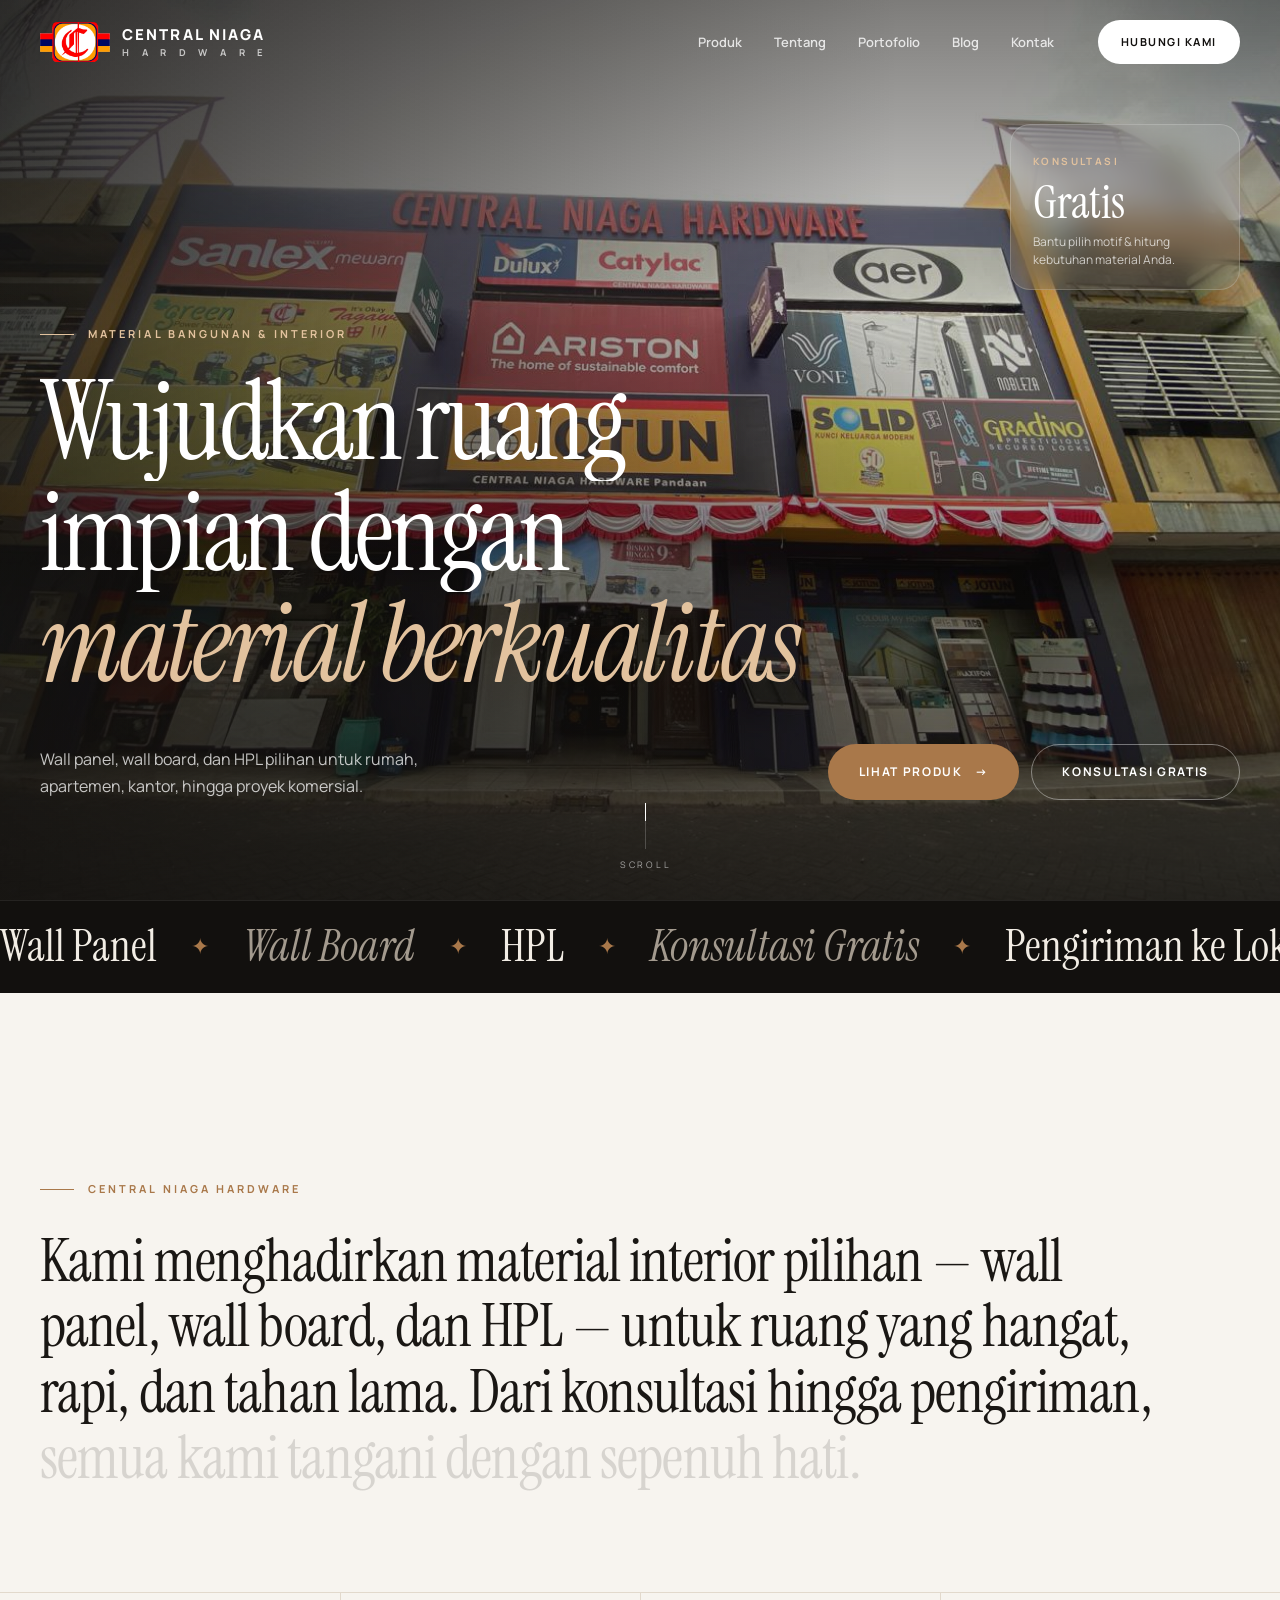
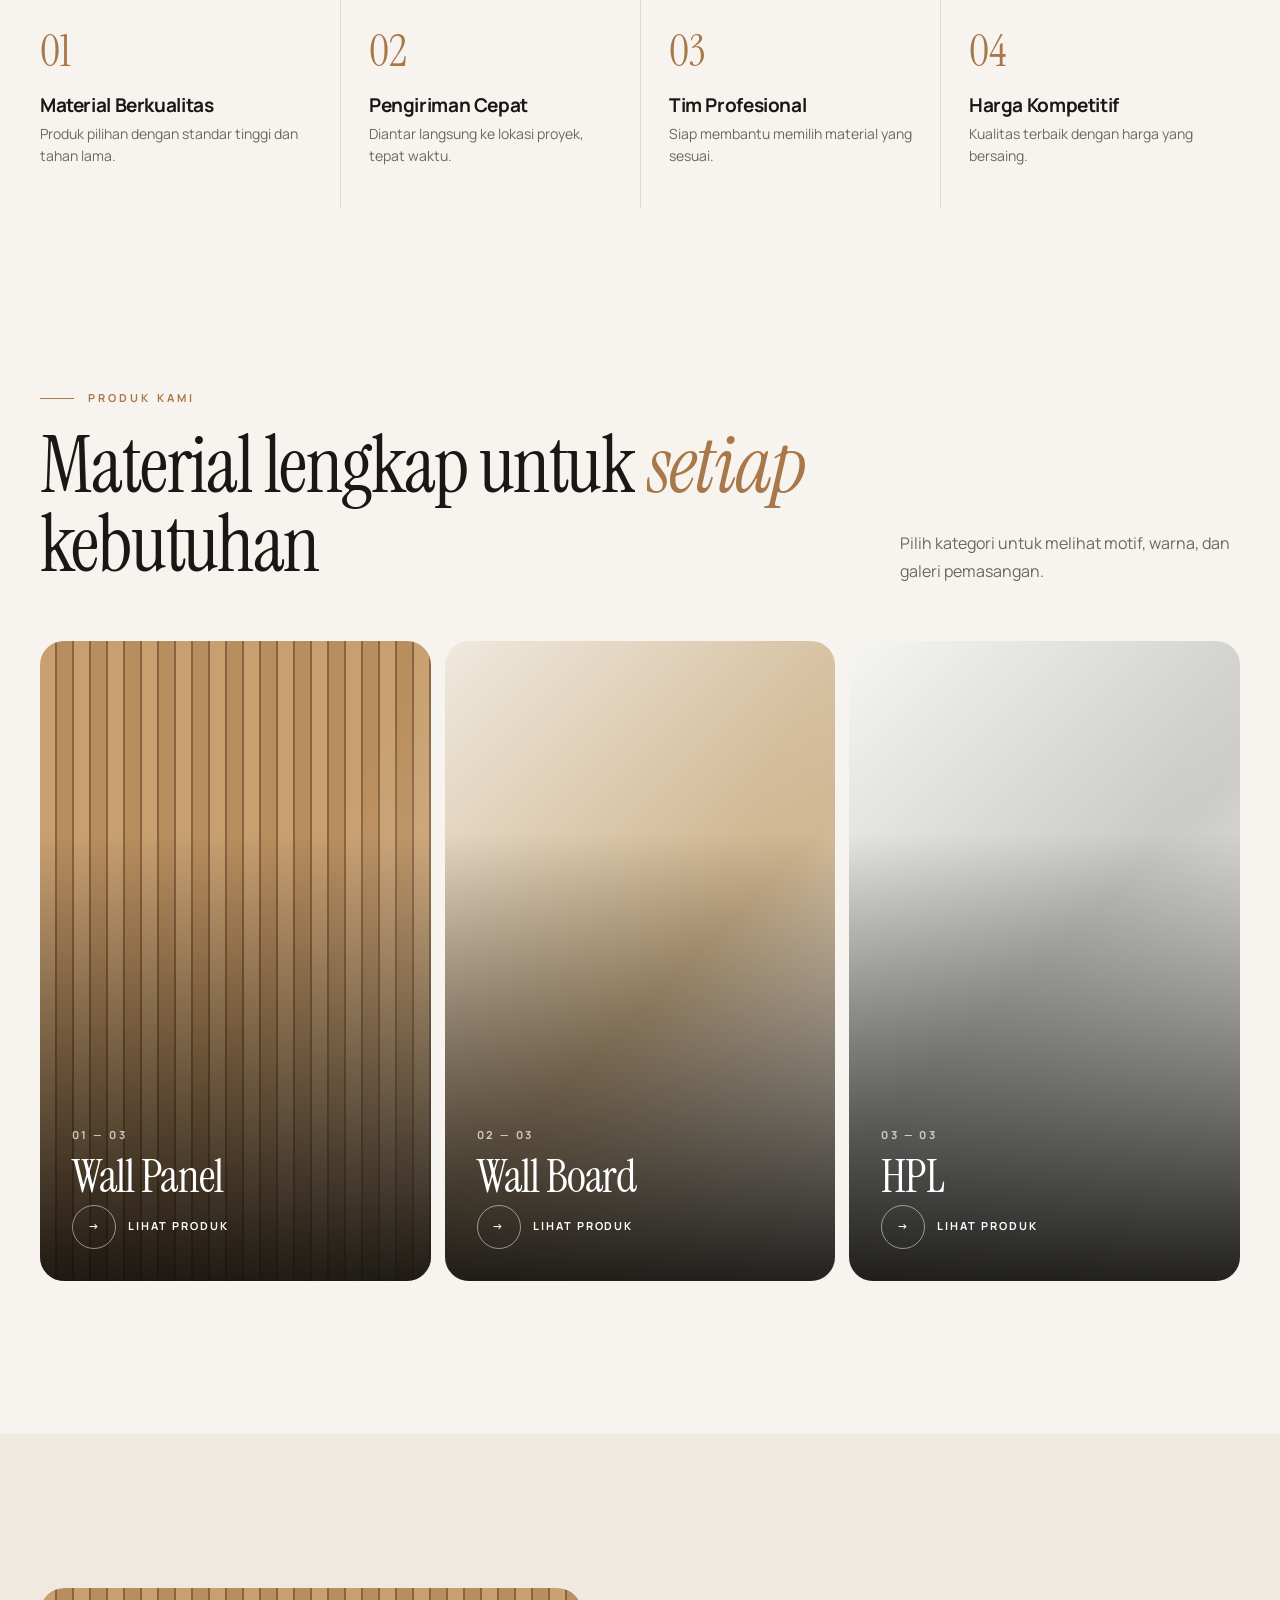
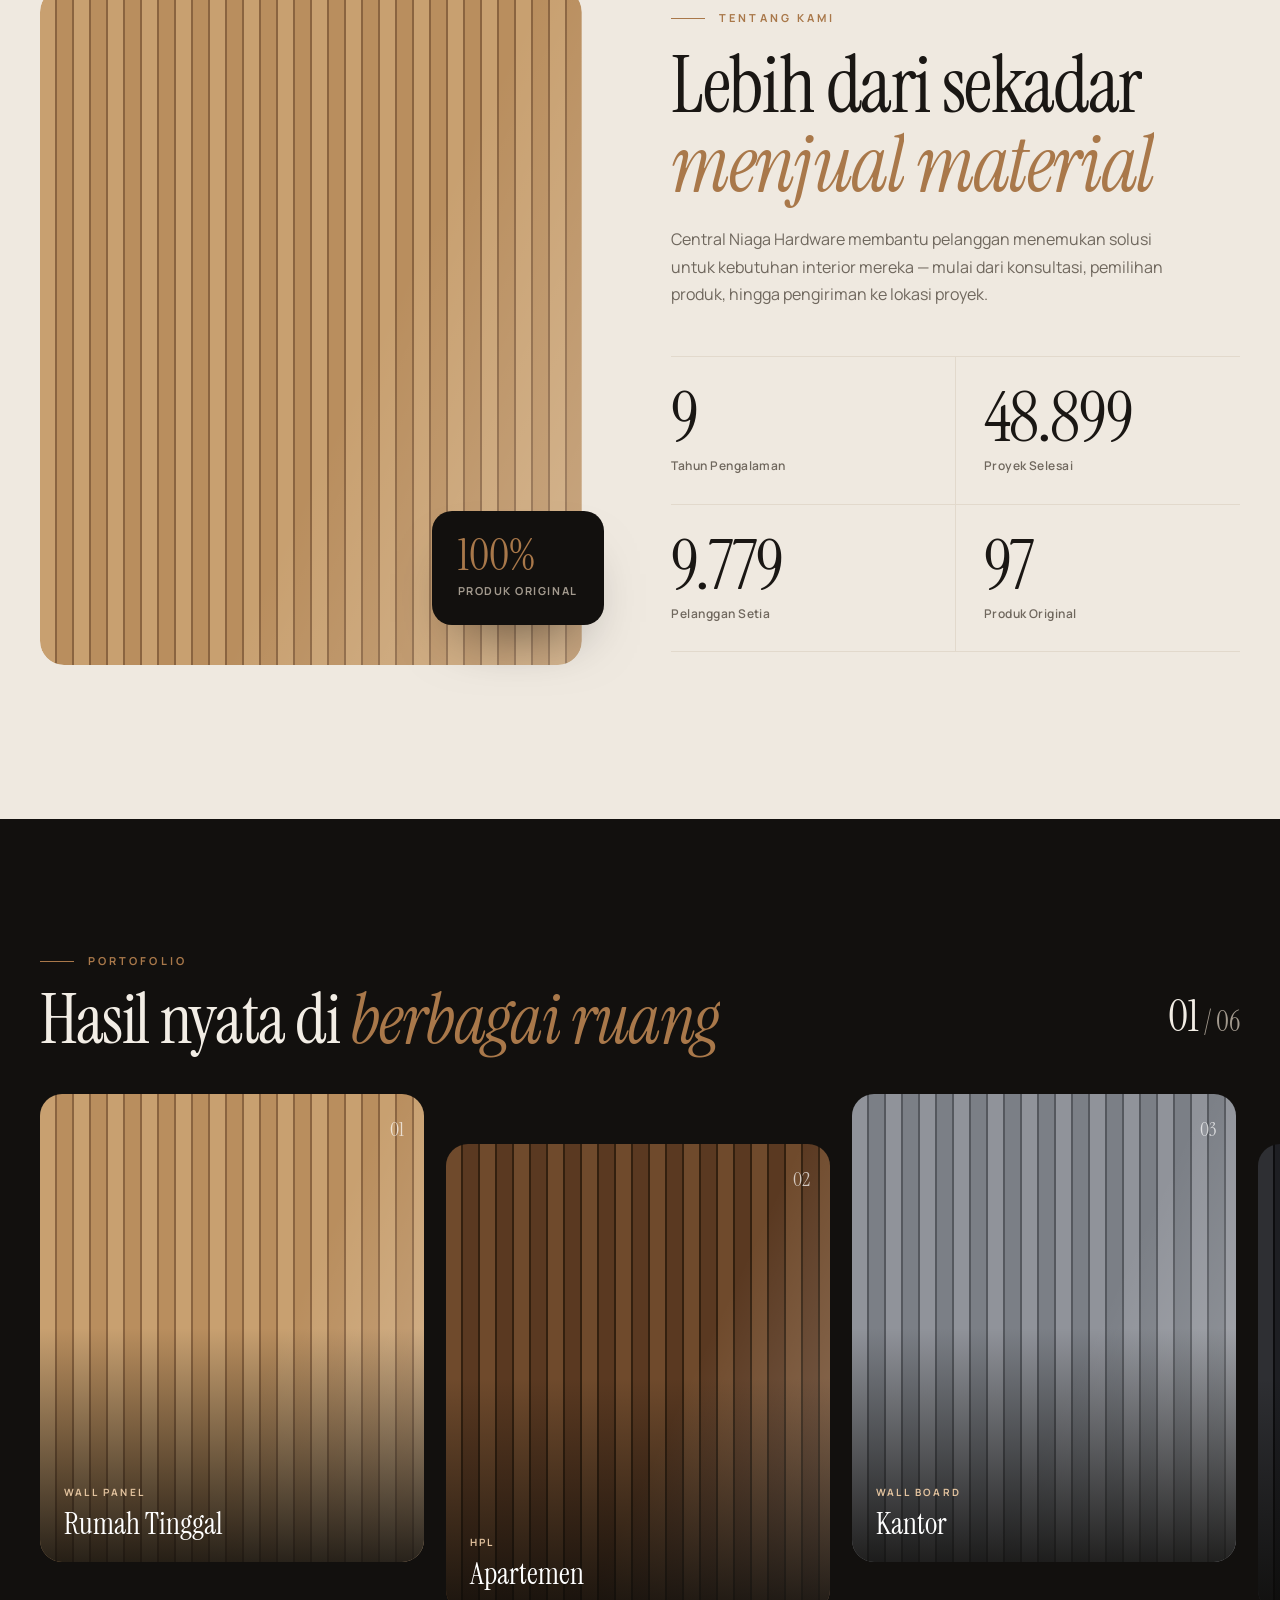
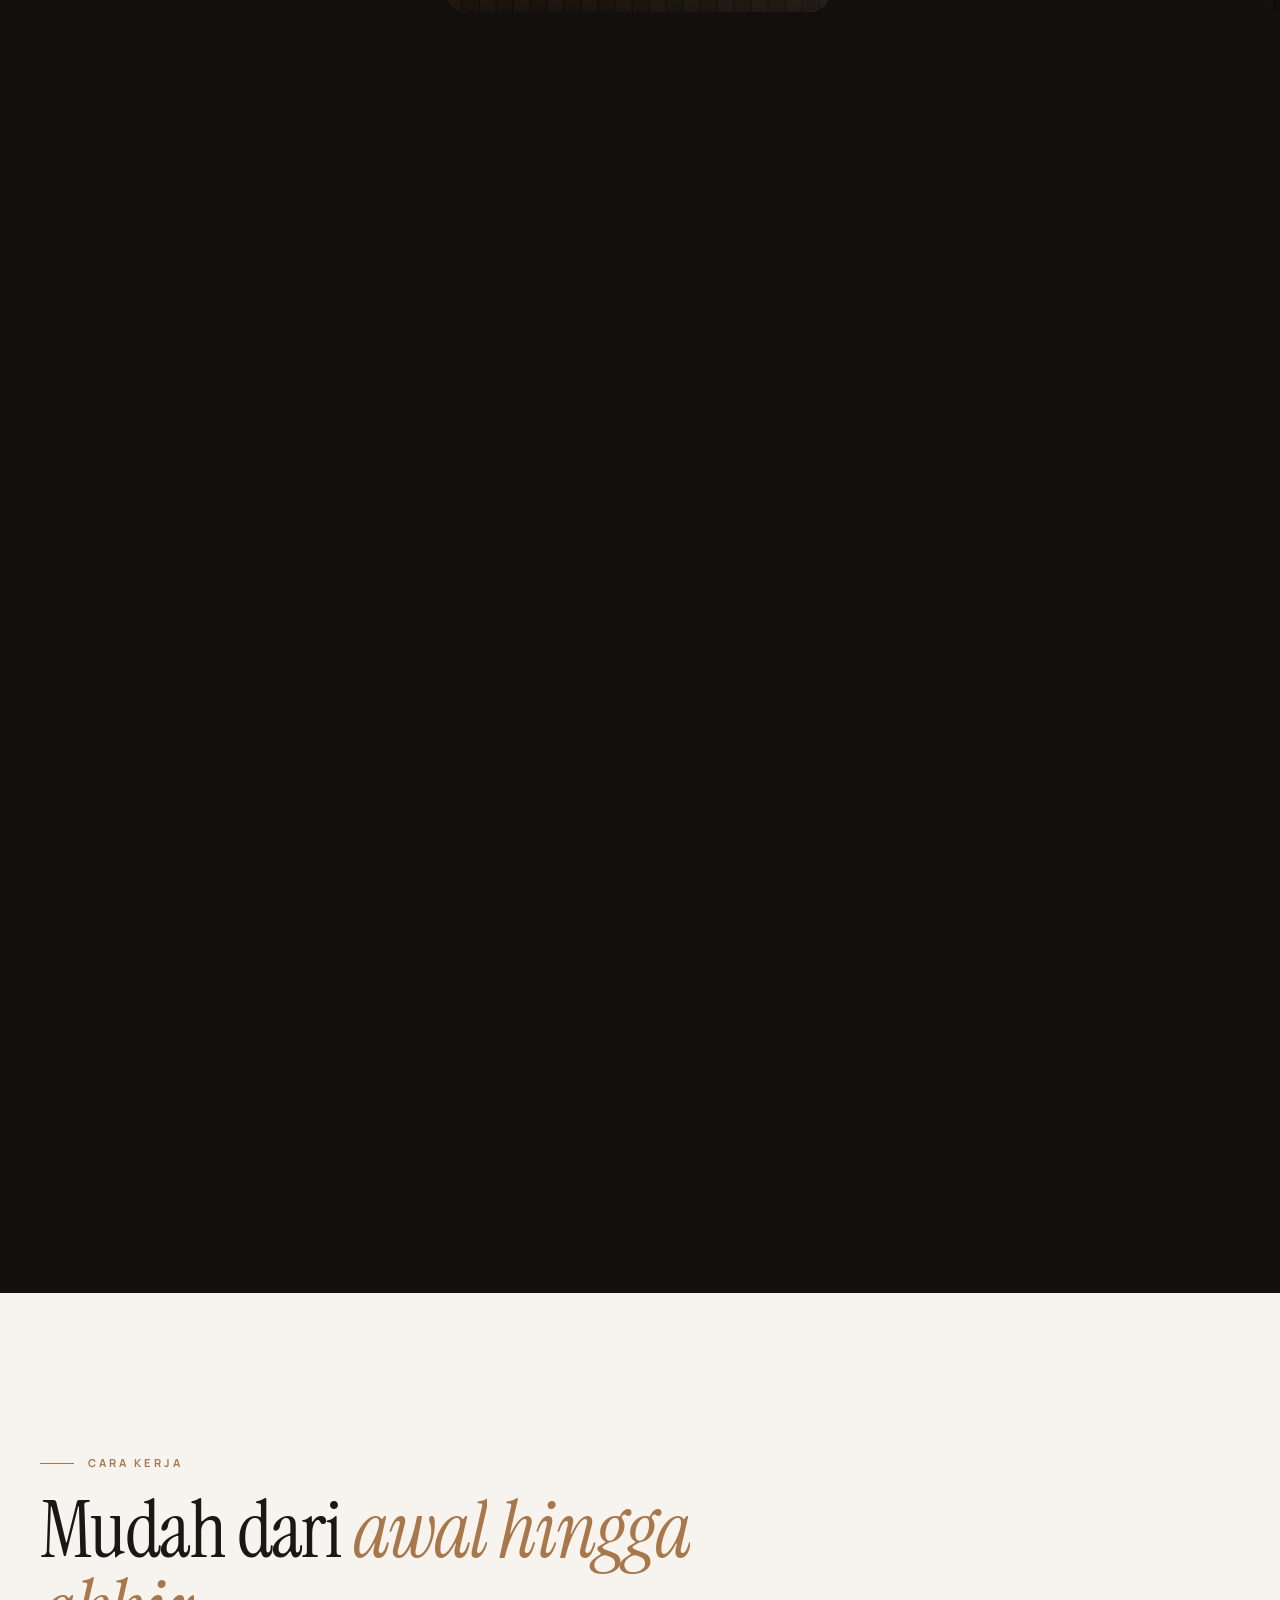
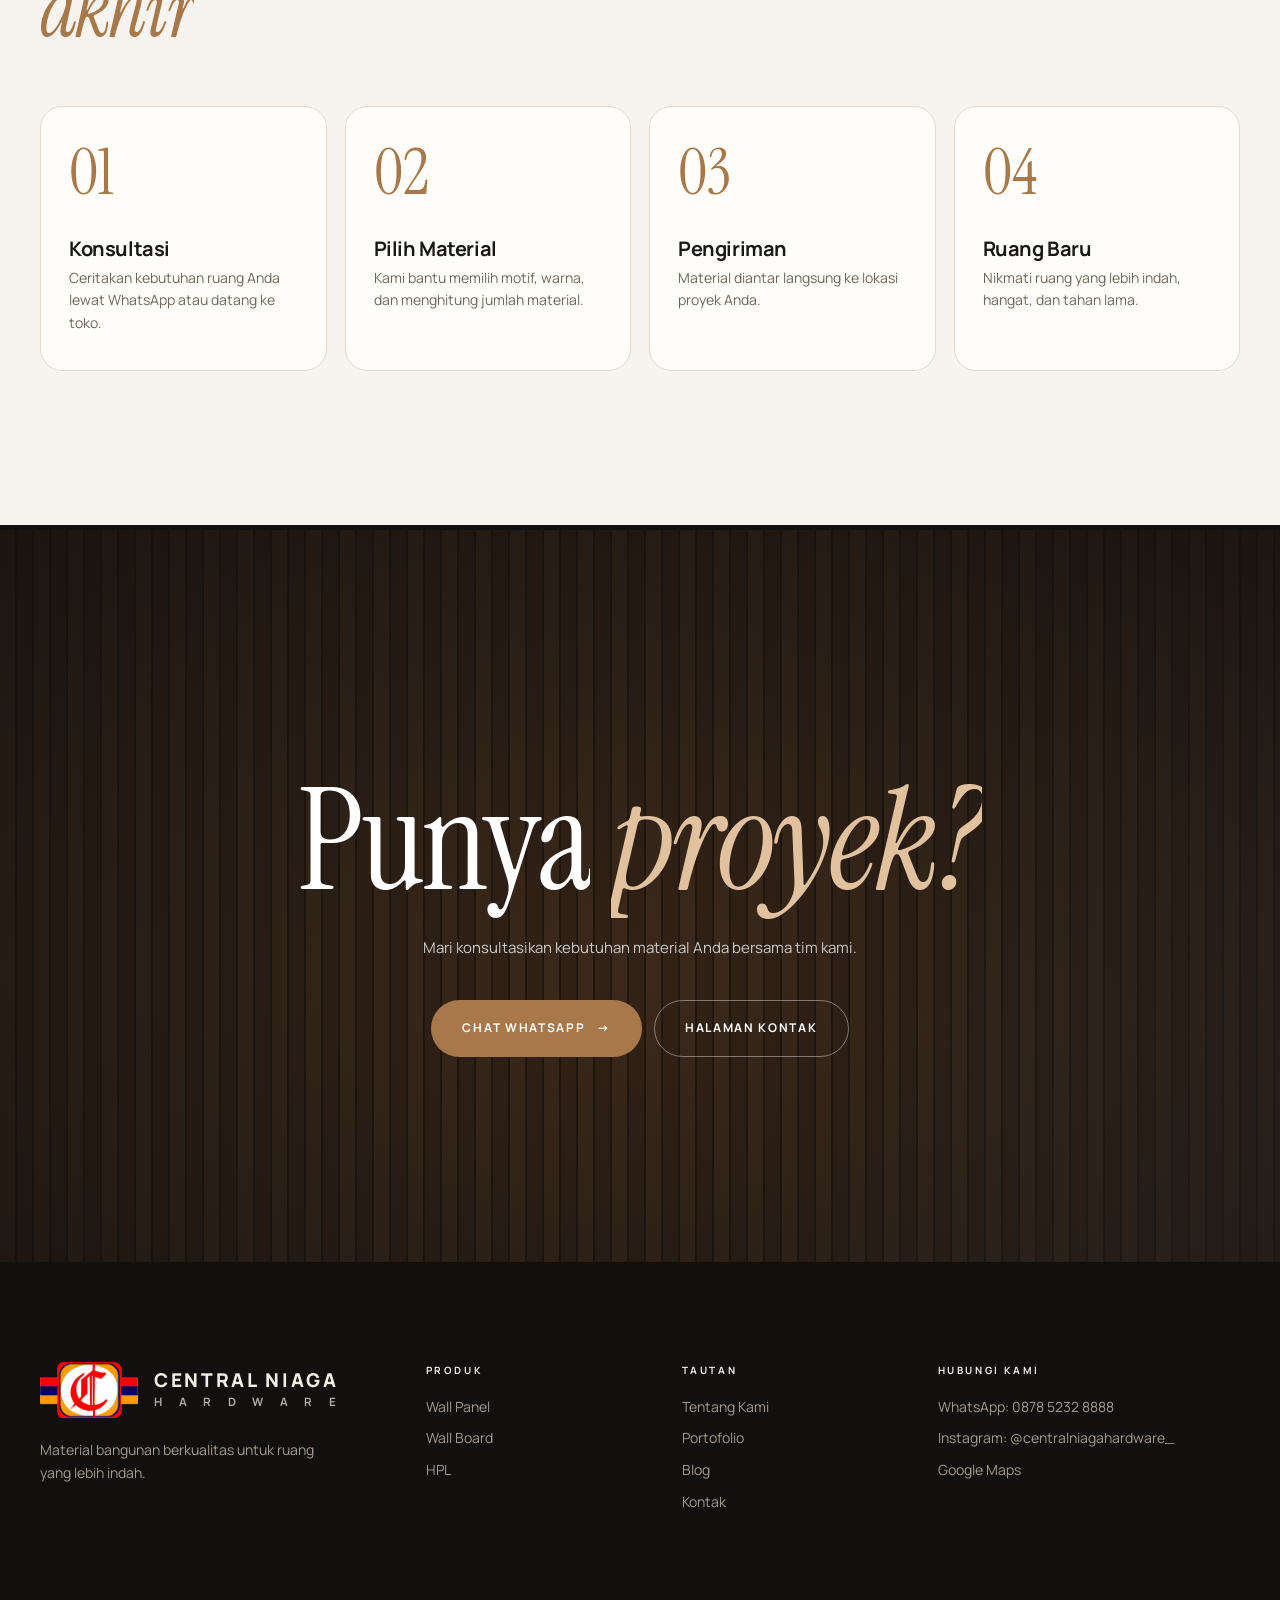
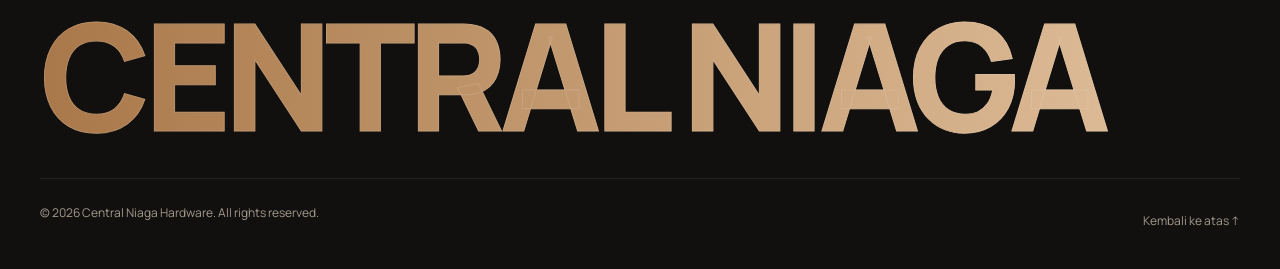
==== commit dba099e6: "Update Tentang Kami" ====
--- a/index.html
+++ b/index.html
@@ -133,9 +133,9 @@
         <h2 data-split>Lebih dari sekadar <em>menjual material</em></h2>
         <p class="lead rv">Central Niaga Hardware membantu pelanggan menemukan solusi untuk kebutuhan interior mereka — mulai dari konsultasi, pemilihan produk, hingga pengiriman ke lokasi proyek.</p>
         <div class="stats">
-          <div class="rv"><b data-n="5" data-s="+">0</b><span>Tahun Pengalaman</span></div>
-          <div class="rv" style="--d:.08s"><b data-n="1000" data-s="+">0</b><span>Proyek Selesai</span></div>
-          <div class="rv" style="--d:.16s"><b data-n="500" data-s="+">0</b><span>Pelanggan Setia</span></div>
+          <div class="rv"><b data-n="10" data-s="+">0</b><span>Tahun Pengalaman</span></div>
+          <div class="rv" style="--d:.08s"><b data-n="50000" data-s="+">0</b><span>Proyek Selesai</span></div>
+          <div class="rv" style="--d:.16s"><b data-n="10000" data-s="+">0</b><span>Pelanggan Setia</span></div>
           <div class="rv" style="--d:.24s"><b data-n="100" data-s="%">0</b><span>Produk Original</span></div>
         </div>
       </div>
--- a/assets/css/style.css
+++ b/assets/css/style.css
@@ -343,7 +343,29 @@
 .sw button{width:92px;border:1px solid var(--line);background:var(--card);padding:6px 6px 8px;cursor:pointer;font-size:11px;font-weight:600;border-radius:16px;transition:transform .5s var(--ease),border-color .4s,box-shadow .4s}
 .sw .sw-ph{position:relative;height:58px;border-radius:11px;overflow:hidden;margin-bottom:7px}
 .sw button:hover{transform:translateY(-4px)}
+.sw button{display:flex;flex-direction:column;justify-content:flex-start;align-items:stretch;line-height:1.35}
+.sw button .sw-ph{flex:none}
+.sw-k{display:block;font-size:9.5px;letter-spacing:.12em;color:var(--acc);font-weight:700;margin-top:1px}
 .sw button.on{border-color:var(--acc);box-shadow:0 0 0 3px color-mix(in srgb,var(--acc) 22%,transparent)}
+/* Halaman produk mode tipe (Wall Panel Fluted) */
+/* foto produk PNG transparan: latar terang lembut + bayangan */
+.big.produk{background:radial-gradient(120% 90% at 50% 35%,var(--card),var(--bg2) 70%);border:1px solid var(--line)}
+.big.produk .foto{inset:7%;overflow:visible}
+.big.produk .foto>img{object-fit:contain;filter:drop-shadow(0 26px 30px rgba(30,20,10,.28)) drop-shadow(0 4px 6px rgba(30,20,10,.18))}
+.big.produk .big-tag{z-index:3}
+.pd-sec{margin-top:22px}
+.pd-sec .tp-sec{max-width:none}
+.tps{display:grid;grid-template-columns:repeat(auto-fit,minmax(150px,1fr));gap:10px;margin:14px 0 6px}
+.tps button{text-align:left;border:1px solid var(--line);background:var(--card);border-radius:16px;padding:14px 16px;cursor:pointer;transition:border-color .4s,box-shadow .4s,transform .5s var(--ease),background .4s,color .4s}
+.tps button b{display:block;font-family:var(--serif);font-weight:400;font-size:22px;line-height:1.1;letter-spacing:-.01em}
+.tps button small{display:block;margin-top:4px;font-size:11px;font-weight:600;color:var(--mut);transition:color .4s}
+.tps button:hover{transform:translateY(-3px);border-color:var(--acc)}
+.tps button[aria-pressed="true"]{background:var(--ink);color:var(--bg);border-color:var(--ink)}
+.tps button[aria-pressed="true"] small{color:color-mix(in srgb,var(--bg) 70%,transparent)}
+.sw-ph.warna,.mv-ph.warna{background:repeating-linear-gradient(90deg,rgba(0,0,0,.2) 0 2px,rgba(255,255,255,.14) 2px 4px,transparent 4px 14px),linear-gradient(90deg,rgba(0,0,0,.06),rgba(255,255,255,.12) 50%,rgba(0,0,0,.08)),var(--w)}
+#t-spec td:last-child{transition:opacity .3s}
+@media (max-width:520px){.tps{grid-template-columns:repeat(3,1fr);gap:8px}.tps button{padding:12px 10px;border-radius:14px}.tps button b{font-size:14.5px}.tps button small{font-size:9.5px}}
+
 .kg{display:grid;grid-template-columns:repeat(4,1fr);gap:14px;margin-bottom:100px}
 .kg div{padding:30px 26px;border-radius:20px;background:var(--bg2)}
 .kg h3{font-size:18px;margin-bottom:6px}
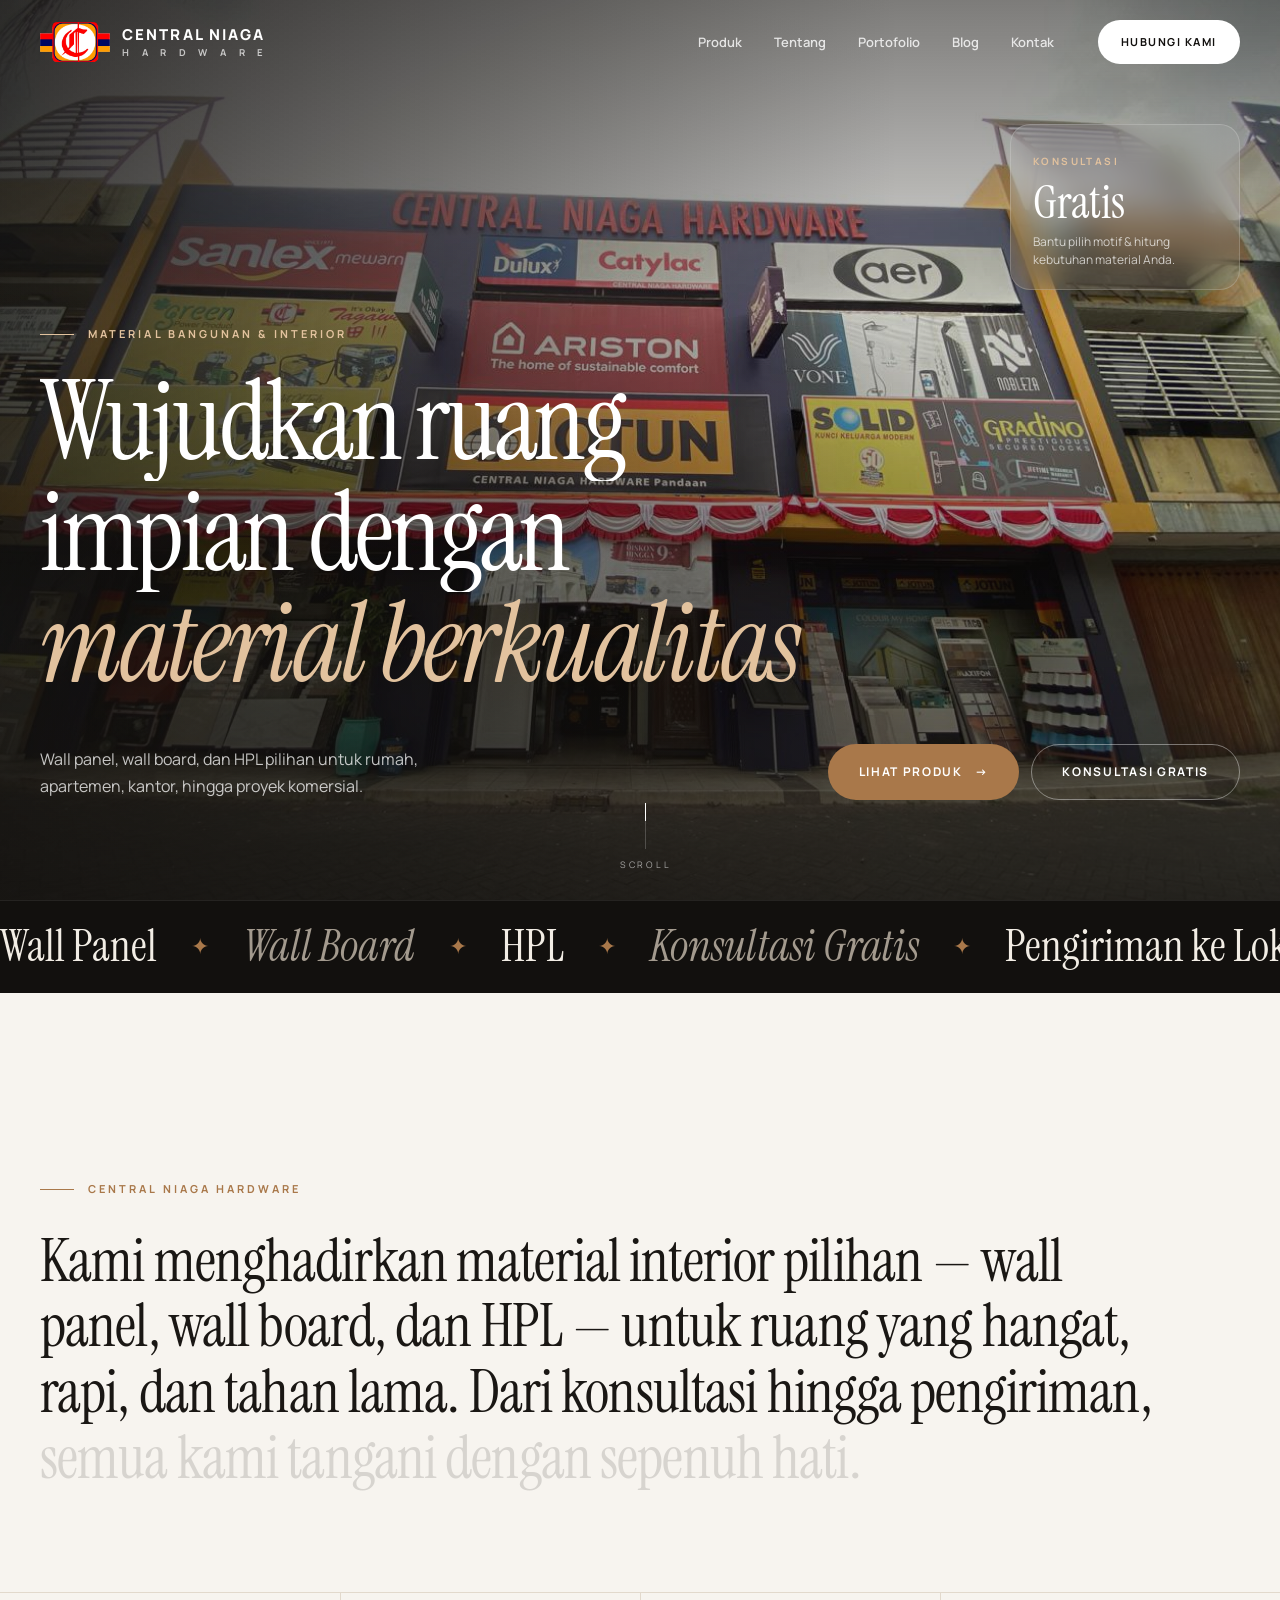
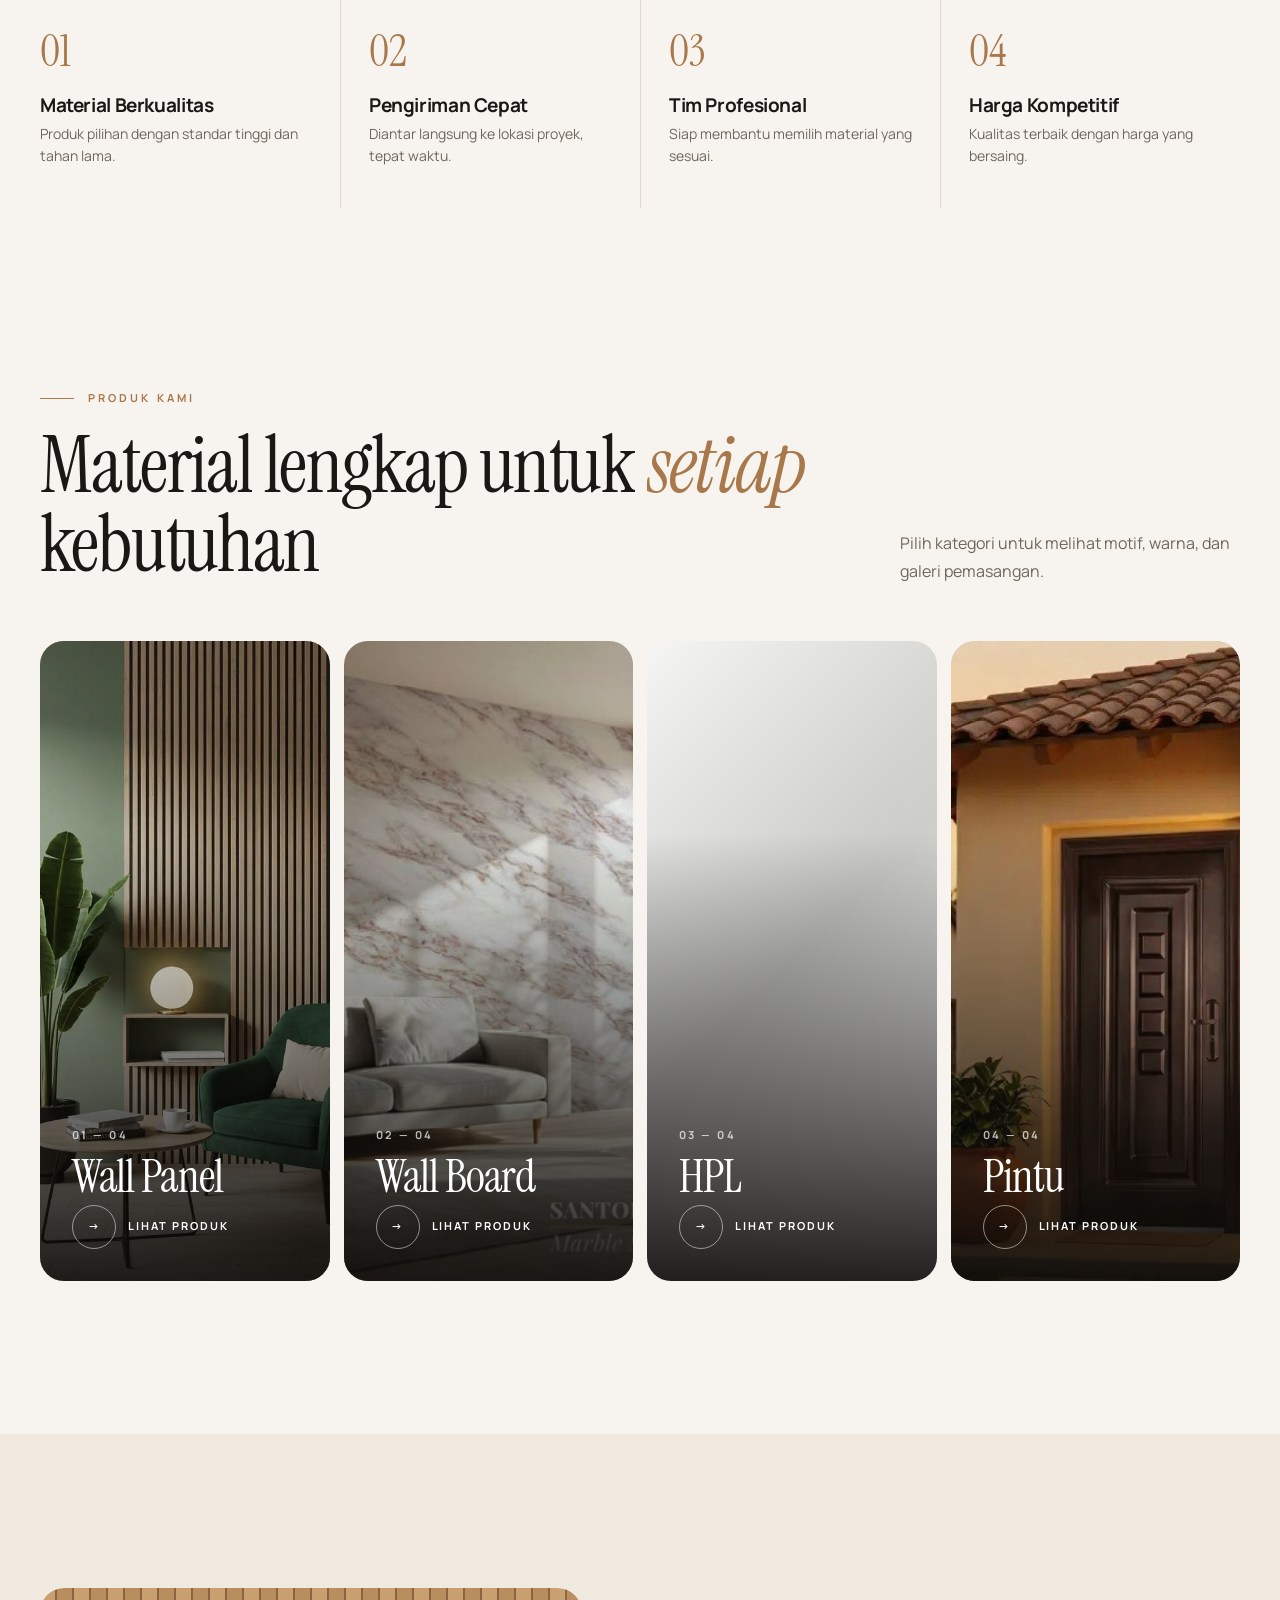
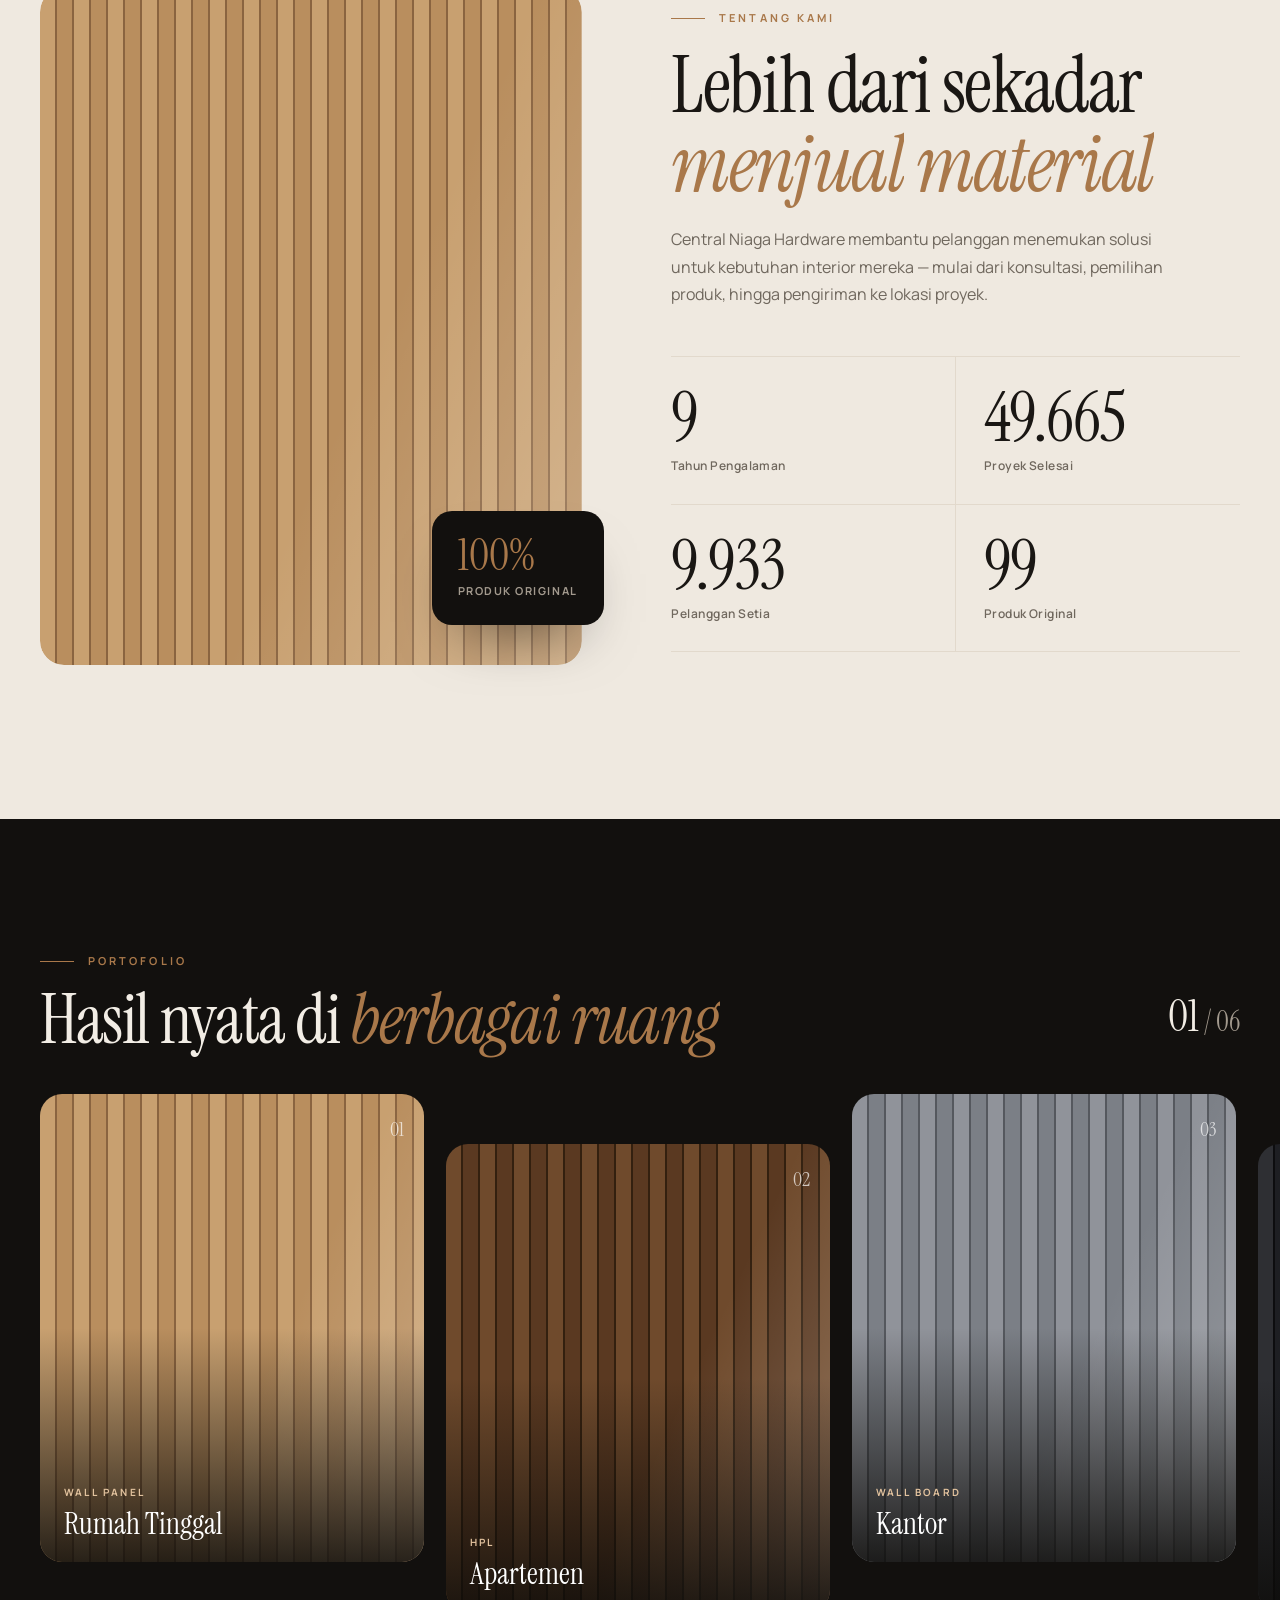
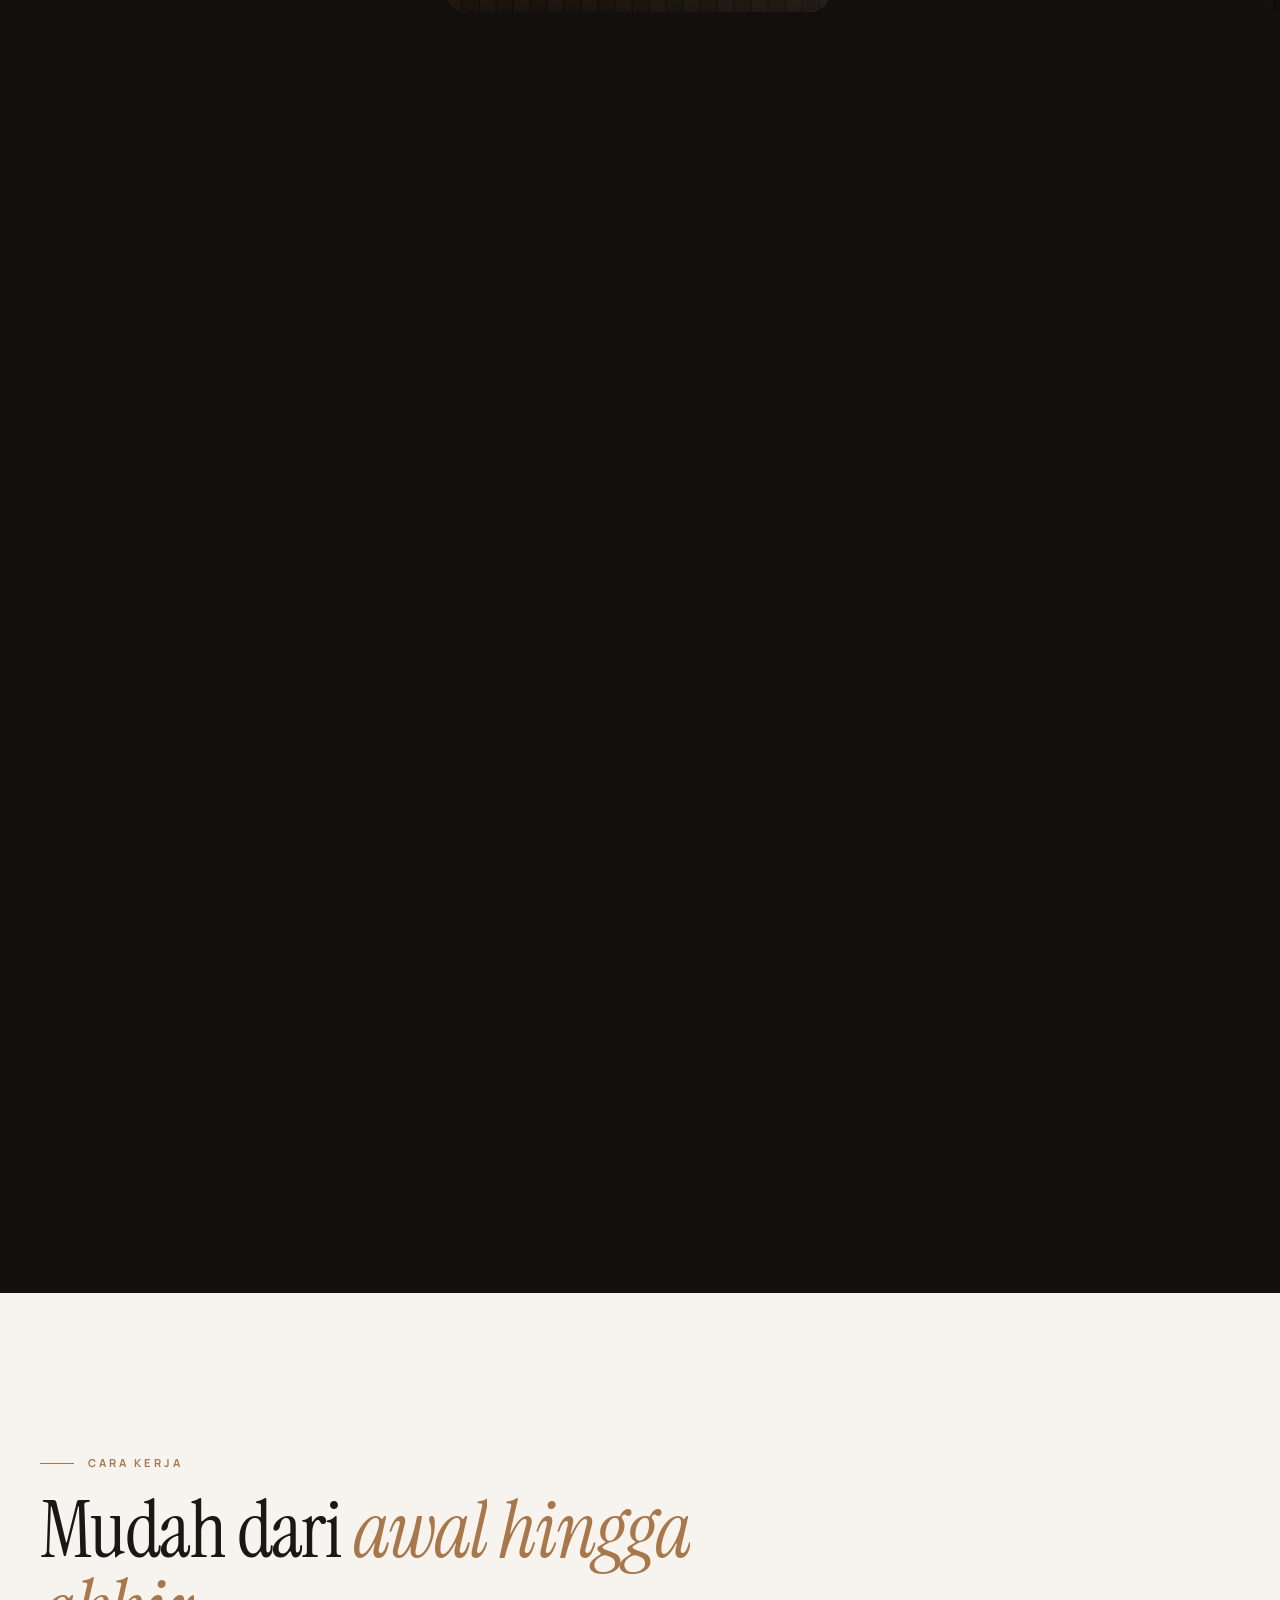
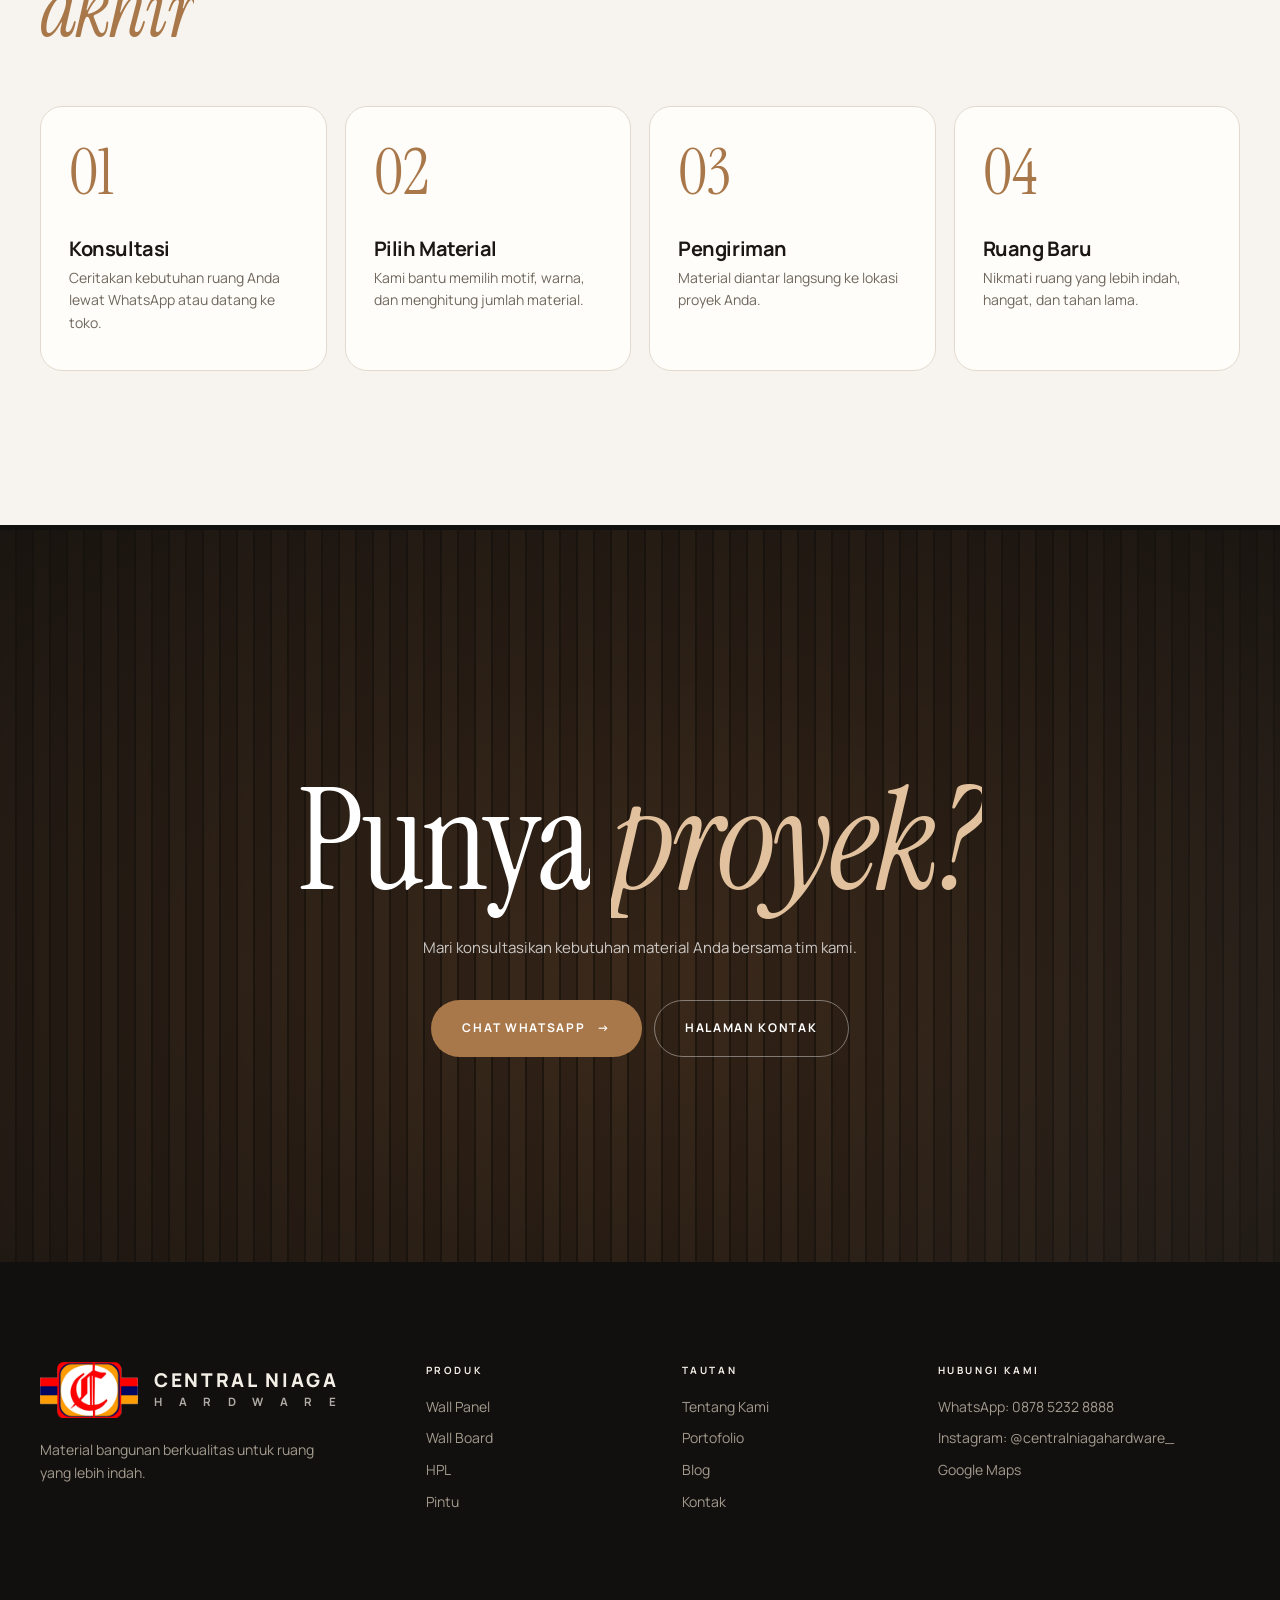
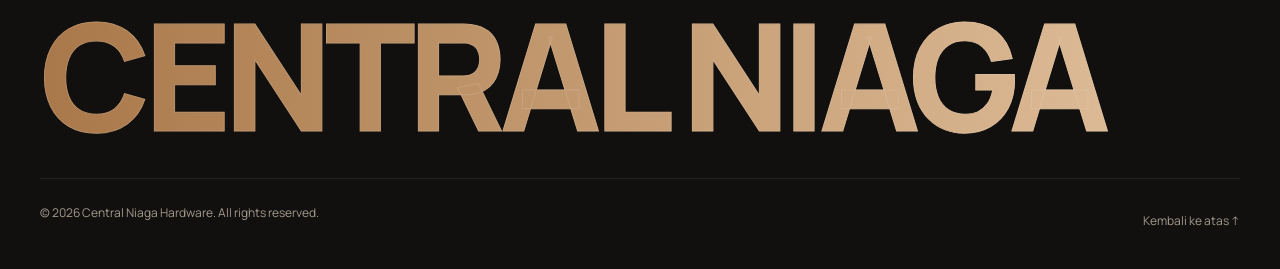
==== commit 5bb3b22a: "Admin: kelola Portofolio & Blog; halaman artikel blog di website - Admin: menu Konten → Portofolio (" ====
--- a/index.html
+++ b/index.html
@@ -189,9 +189,12 @@
   <div class="wrap">
     <div class="pg-hd"><div class="eb">Blog</div><h1 data-split>Inspirasi &amp; <em>panduan</em> material</h1></div>
     <div class="posts" id="posts"></div>
-    <p class="lead rv" style="margin-bottom:120px">Artikel sedang kami siapkan. Ingin tahu lebih dulu? <a class="ul" data-wa="Halo, saya ingin tahu informasi terbaru dari Central Niaga Hardware.">Hubungi kami via WhatsApp</a>.</p>
+    <p class="lead rv" id="blog-note" style="margin-bottom:120px">Artikel sedang kami siapkan. Ingin tahu lebih dulu? <a class="ul" data-wa="Halo, saya ingin tahu informasi terbaru dari Central Niaga Hardware.">Hubungi kami via WhatsApp</a>.</p>
   </div>
 </main>
+
+<!-- ===================== ARTIKEL BLOG (diisi otomatis) ===================== -->
+<main id="v-artikel" class="view sub" hidden></main>
 
 <!-- ===================== KONTAK ===================== -->
 <main id="v-kontak" class="view sub" hidden>
--- a/assets/css/style.css
+++ b/assets/css/style.css
@@ -249,6 +249,14 @@
 .go{display:inline-flex;align-items:center;gap:12px;font-size:11px;font-weight:700;letter-spacing:.18em;text-transform:uppercase}
 .go b{width:44px;height:44px;border-radius:50%;border:1px solid rgba(255,255,255,.5);display:grid;place-items:center;transition:.6s var(--ease)}
 .pacc .p:hover .go b{background:var(--acc);border-color:var(--acc);transform:rotate(-45deg)}
+/* Grid kartu saat produk > 5: 3 kolom desktop, 2 kolom ponsel */
+.pacc.kartu{display:grid;grid-template-columns:repeat(3,minmax(0,1fr));gap:18px;height:auto}
+.pacc.kartu .p,.pacc.kartu:hover .p,.pacc.kartu .p:hover{flex:none;aspect-ratio:4/5;height:auto}
+.pacc.kartu .t{left:26px;right:26px;bottom:26px}
+.pacc.kartu h3{font-size:clamp(26px,2.6vw,40px);white-space:normal;line-height:1.05}
+.pacc.kartu .p:hover{transform:translateY(-6px)}
+.pacc.kartu .p{transition:transform .8s var(--ease),box-shadow .8s var(--ease)}
+.pacc.kartu .p:hover{box-shadow:0 30px 50px -30px rgba(20,12,4,.55)}
 @media (max-width:980px){.pacc{flex-direction:column;height:auto}.pacc .p,.pacc:hover .p,.pacc .p:hover{flex:none;height:min(420px,70vw)}.pacc .t{left:24px;right:24px;bottom:24px}.pacc .t p{max-height:90px;opacity:1;margin-bottom:14px}}
 
 /* ---------- Tentang ---------- */
@@ -376,6 +384,9 @@
 .gal img{width:100%;height:auto;transition:transform 1.2s var(--ease)}
 .gal a:hover img{transform:scale(1.05)}
 .more{display:grid;grid-template-columns:repeat(2,1fr);gap:16px;margin:40px 0 120px}
+.more.ganjil>a:last-child{grid-column:1/-1}
+.more:has(+.more-all){margin-bottom:0}
+.more-all{display:flex;justify-content:center;margin:30px 0 120px}
 .more a{position:relative;height:300px;border-radius:22px;overflow:hidden;color:#fff;isolation:isolate}
 .more a::after{content:"";position:absolute;inset:0;z-index:2;background:linear-gradient(transparent 30%,rgba(12,11,9,.85))}
 .more a .foto{transition:transform 1.4s var(--ease)}.more a:hover .foto{transform:scale(1.06)}
@@ -440,6 +451,17 @@
 .posts{display:grid;grid-template-columns:repeat(3,1fr);gap:18px;margin:10px 0 50px}
 .post{border:1px solid var(--line);border-radius:24px;padding:36px 32px;background:var(--card);transition:transform .6s var(--ease),border-color .4s;min-height:280px;display:flex;flex-direction:column}
 .post:hover{transform:translateY(-8px);border-color:var(--acc)}
+a.post{color:inherit}
+.post.bergambar{padding:0;overflow:hidden}
+.post.bergambar .post-in{padding:26px 30px 32px}
+.post-in{display:flex;flex-direction:column;flex:1}
+.post-ft{position:relative;aspect-ratio:16/10;overflow:hidden}
+.post-ft .foto{transition:transform 1.2s var(--ease)}
+.post:hover .post-ft .foto{transform:scale(1.06)}
+.post.bergambar h3{padding-top:14px}
+.post-go{margin-top:18px;font-size:11px;font-weight:700;letter-spacing:.16em;text-transform:uppercase;color:var(--acc)}
+.post-go i{font-style:normal;display:inline-block;transition:transform .5s var(--ease)}
+.post:hover .post-go i{transform:translateX(5px)}
 .post small{color:var(--acc);letter-spacing:.2em;font-size:10px;text-transform:uppercase;font-weight:700}
 .post h3{font-family:var(--serif);font-weight:400;font-size:34px;line-height:1.05;margin:auto 0 12px;padding-top:40px}
 .post p{color:var(--mut);font-size:14px}
@@ -524,3 +546,29 @@
   .big-txt .w{opacity:1}
   #loader,#curtain,#cur,#dot{display:none}
 }
+@media (max-width:980px){
+  .pacc.kartu{grid-template-columns:repeat(2,minmax(0,1fr));gap:12px}
+  .pacc.kartu .p,.pacc.kartu:hover .p,.pacc.kartu .p:hover{height:auto;aspect-ratio:3/4}
+  .pacc.kartu .t{left:14px;right:14px;bottom:14px}
+  .pacc.kartu .n{font-size:9px;letter-spacing:.16em}
+  .pacc.kartu h3{font-size:clamp(19px,5.4vw,28px);margin:4px 0 8px}
+  .pacc.kartu .t p{display:none}
+  .pacc.kartu .go{font-size:9.5px;gap:8px}
+  .pacc.kartu .go b{width:32px;height:32px}
+}
+
+/* ---------- Artikel blog ---------- */
+.art{max-width:860px}
+.art-hd{padding:20px 0 34px}
+.art-hd h1{font-size:clamp(40px,6vw,76px);line-height:1.02;margin:18px 0 20px}
+.art-ft{position:relative;aspect-ratio:16/9;border-radius:24px;overflow:hidden;margin-bottom:46px}
+.art-isi{font-size:17px;line-height:1.85;color:color-mix(in srgb,var(--ink) 88%,var(--mut))}
+.art-isi p{margin:0 0 1.25em}
+.art-isi h2{font-size:clamp(28px,3.4vw,40px);margin:1.6em 0 .5em;line-height:1.1}
+.art-isi ul{margin:0 0 1.25em 1.2em}
+.art-isi li{margin:.35em 0}
+.art-isi strong{color:var(--ink)}
+.art-cta{margin:50px 0 90px;padding:30px 32px;border-radius:24px;background:var(--bg2);display:flex;align-items:center;justify-content:space-between;gap:20px;flex-wrap:wrap}
+.art-cta p{font-family:var(--serif);font-size:28px;line-height:1.1}
+.art-lain{padding-bottom:40px}
+.art-lain .posts{margin-top:30px}
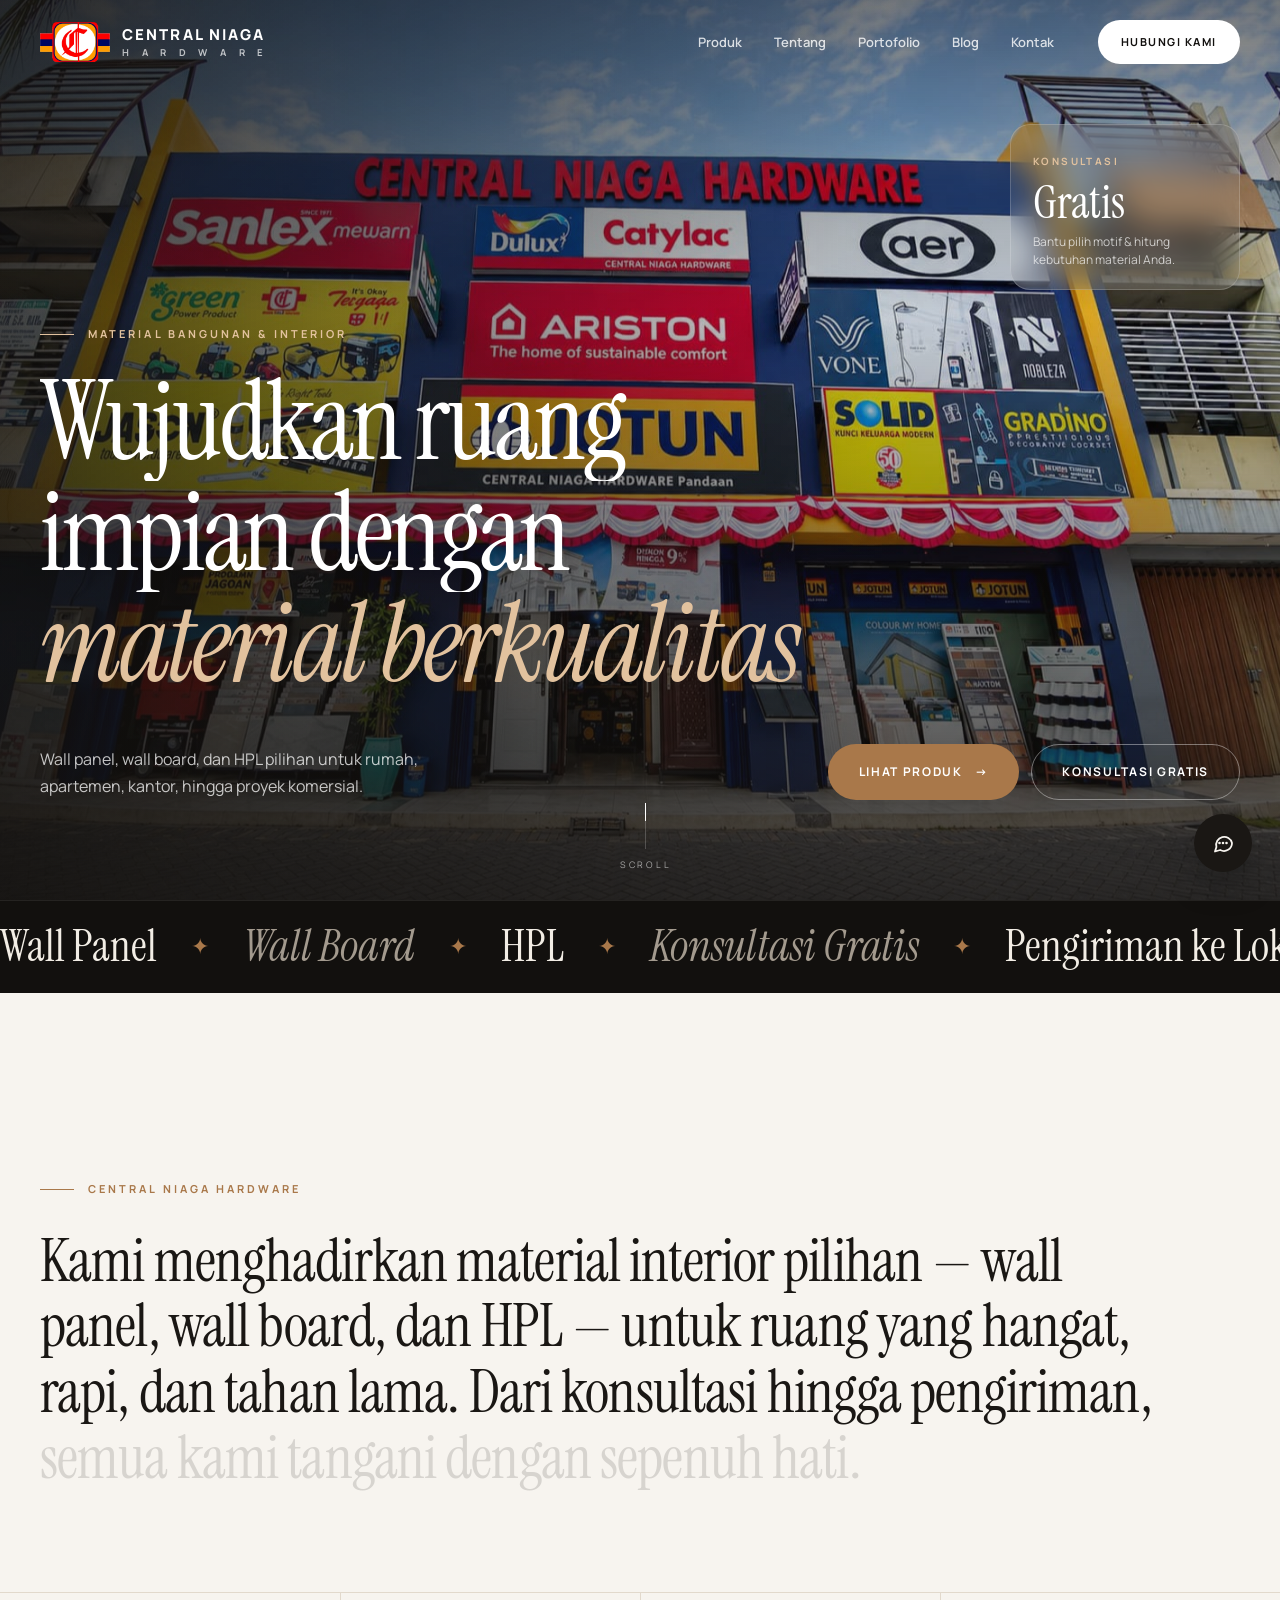
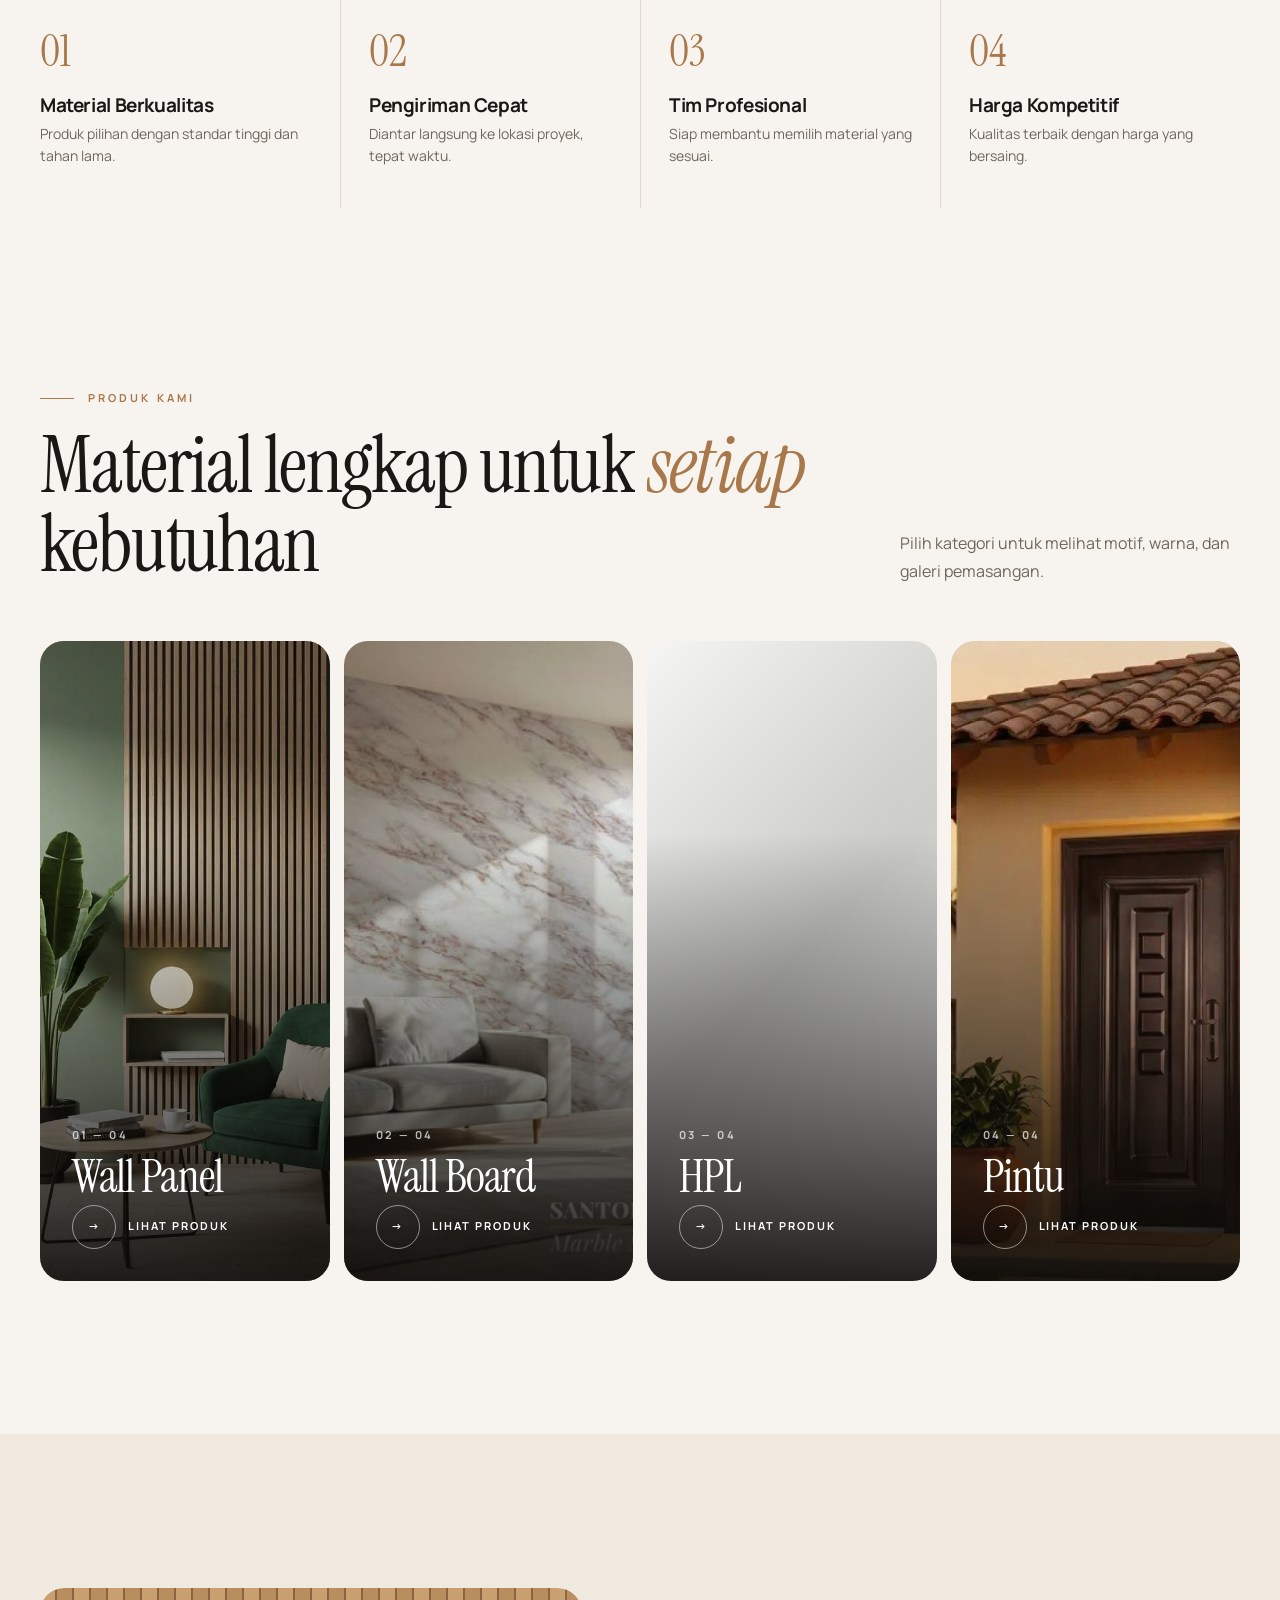
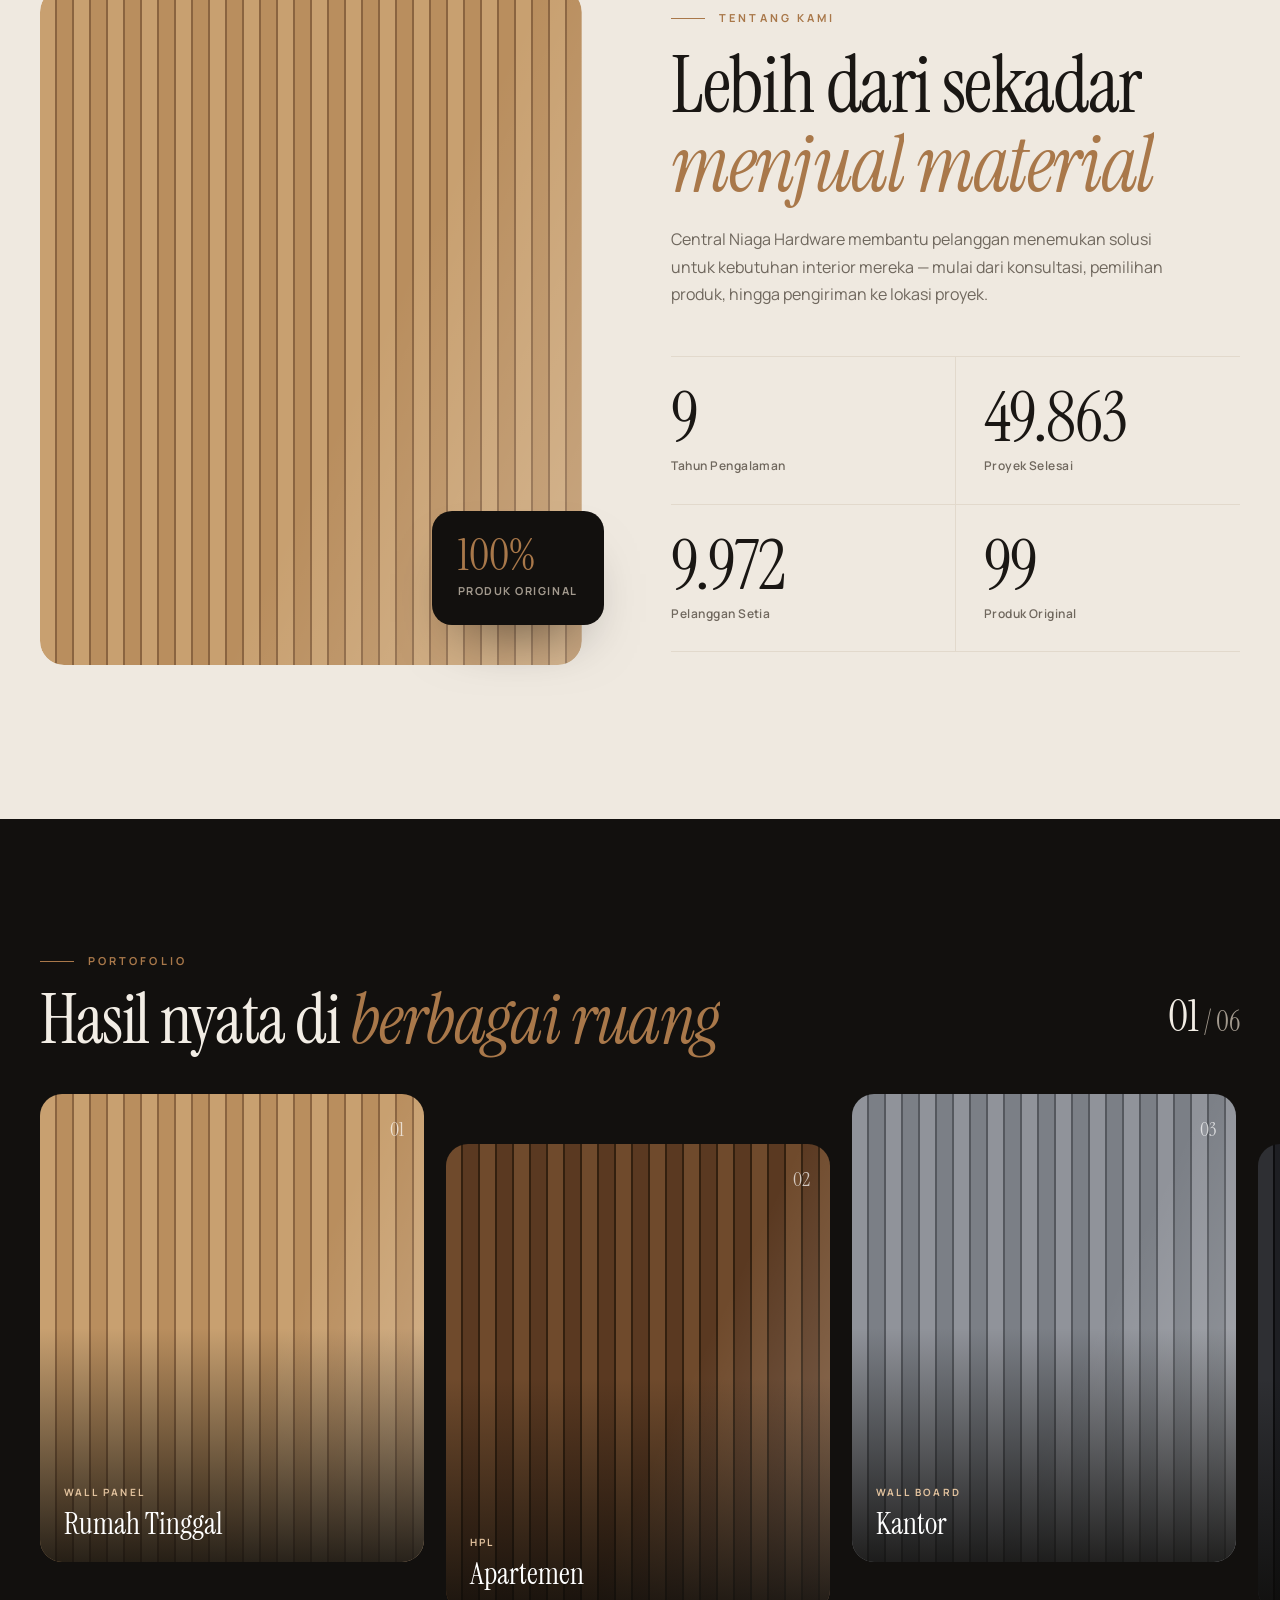
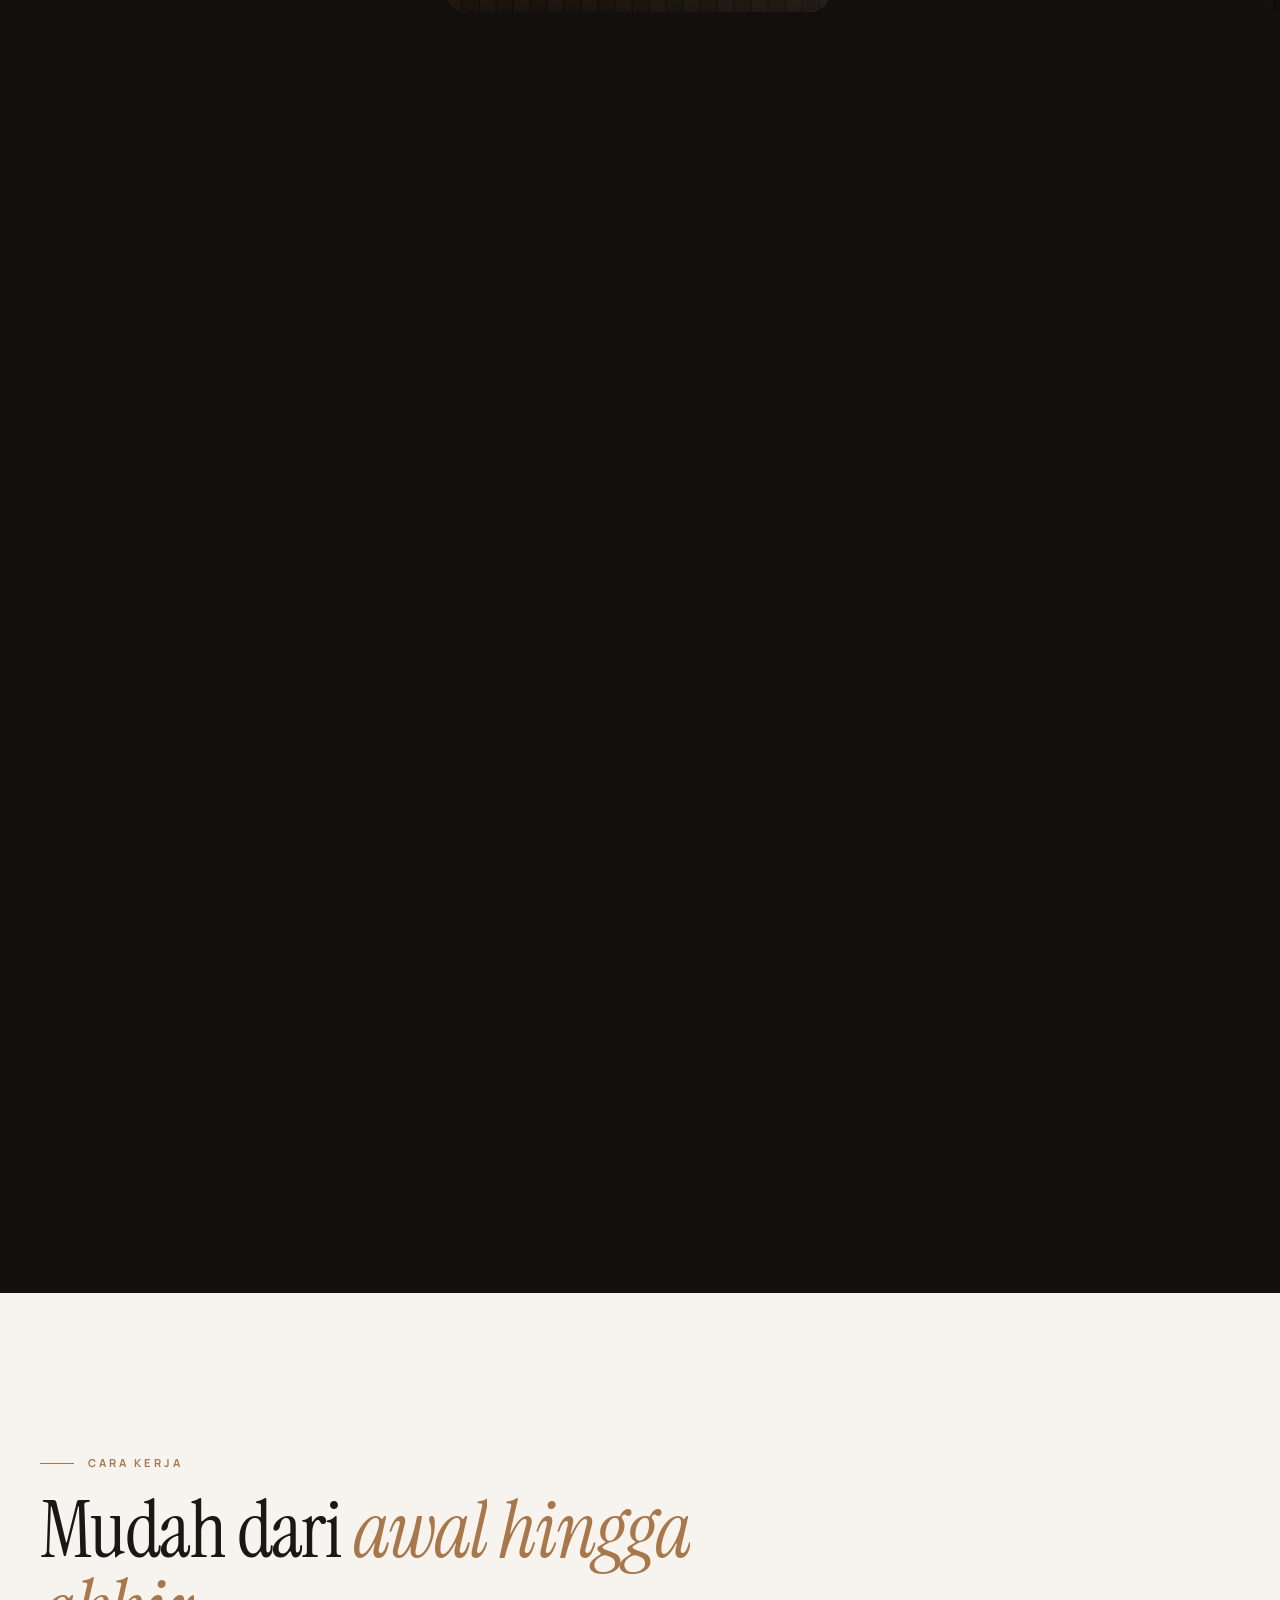
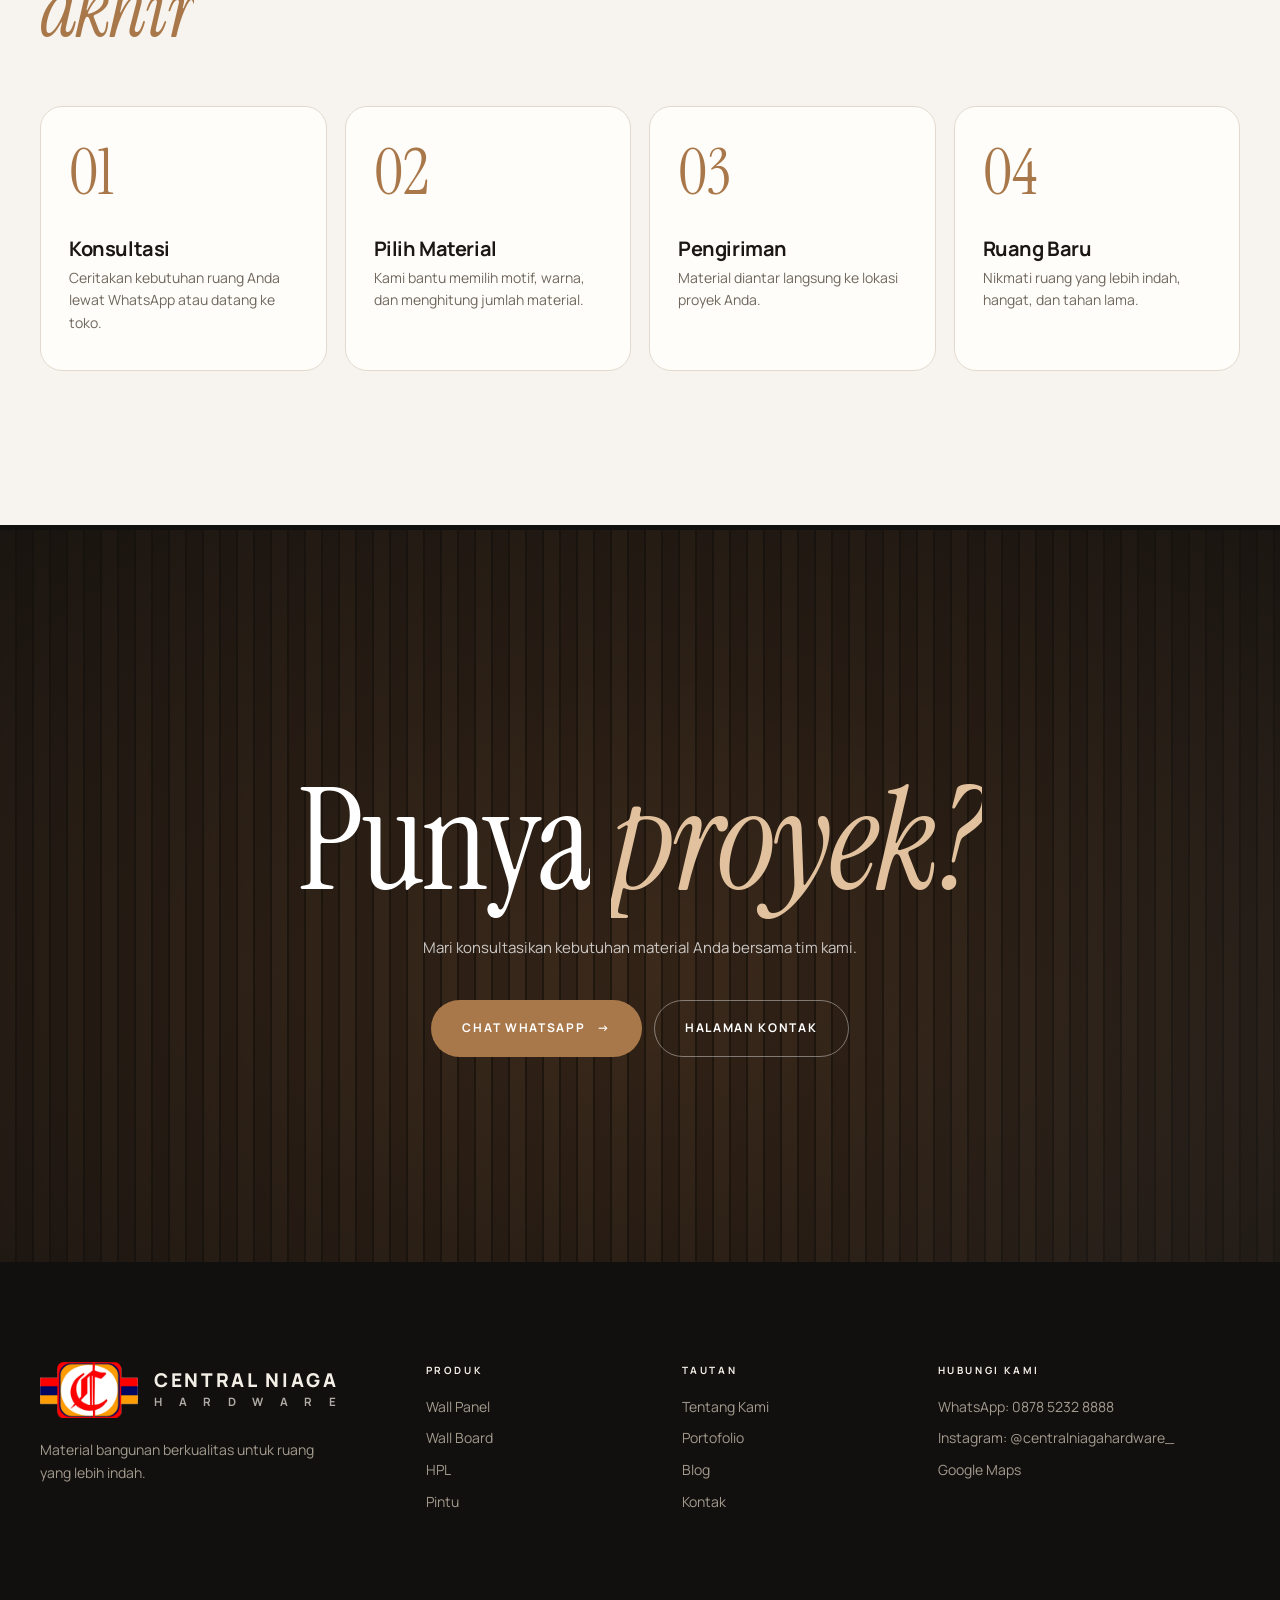
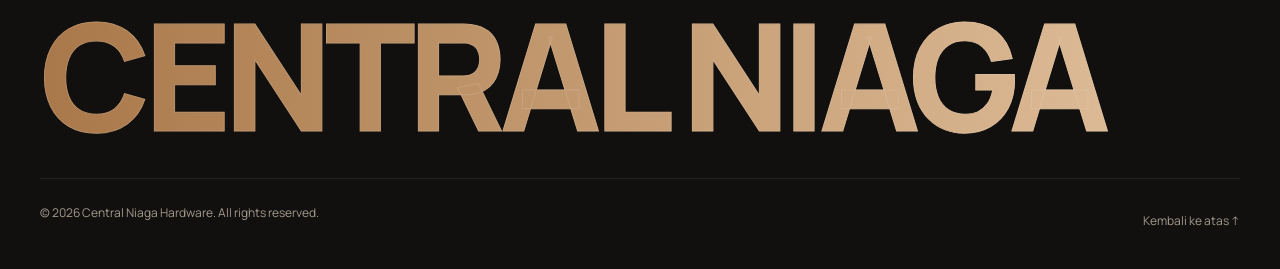
==== commit 9eb5658b: "Tambah asisten chat gratis; pertanyaan harga langsung ke WhatsApp - Tombol chat di pojok kanan bawah" ====
--- a/index.html
+++ b/index.html
@@ -257,5 +257,6 @@
 
 <script src="assets/js/pengaturan.js"></script>
 <script src="assets/js/main.js"></script>
+<script src="assets/js/asisten.js"></script>
 </body>
 </html>
--- a/assets/css/style.css
+++ b/assets/css/style.css
@@ -572,3 +572,65 @@
 .art-cta p{font-family:var(--serif);font-size:28px;line-height:1.1}
 .art-lain{padding-bottom:40px}
 .art-lain .posts{margin-top:30px}
+
+/* ---------- Asisten chat ---------- */
+.as-fab{--naik:0px;position:fixed;right:clamp(16px,3vw,28px);bottom:calc(clamp(16px,3vw,28px) + var(--naik) + env(safe-area-inset-bottom,0px));z-index:85;width:58px;height:58px;border-radius:50%;border:0;cursor:pointer;background:var(--ink);color:var(--bg);display:grid;place-items:center;box-shadow:0 16px 36px -12px rgba(0,0,0,.55);transition:transform .5s var(--ease),background .3s,bottom .6s var(--ease)}
+body:has(.wa-float.on) .as-fab,body:has(.wa-float.on) .as-panel{--naik:70px}
+.as-fab:hover{transform:scale(1.07)}
+.as-fab svg{grid-area:1/1;transition:transform .45s var(--ease),opacity .3s}
+.as-fab .as-i2{opacity:0;transform:rotate(-90deg) scale(.6)}
+.as-fab.on .as-i1{opacity:0;transform:rotate(90deg) scale(.6)}
+.as-fab.on .as-i2{opacity:1;transform:none}
+.as-fab.on{background:var(--acc);color:#fff}
+.as-tip{position:absolute;right:calc(100% + 12px);top:50%;transform:translateY(-50%);white-space:nowrap;background:var(--card);color:var(--ink);border:1px solid var(--line);padding:8px 14px;border-radius:999px;font-size:12px;font-weight:700;box-shadow:0 10px 24px -14px rgba(0,0,0,.4);animation:asTip 6s 3s var(--ease) both;pointer-events:none}
+.as-fab.on .as-tip{display:none}
+@keyframes asTip{0%{opacity:0;transform:translate(8px,-50%)}8%,85%{opacity:1;transform:translate(0,-50%)}100%{opacity:0;transform:translate(8px,-50%)}}
+.as-panel{--naik:0px;position:fixed;right:clamp(16px,3vw,28px);bottom:calc(clamp(16px,3vw,28px) + 70px + var(--naik) + env(safe-area-inset-bottom,0px));z-index:86;width:min(390px,calc(100vw - 32px));height:min(600px,calc(100vh - 190px));display:flex;flex-direction:column;background:var(--card);border:1px solid var(--line);border-radius:24px;overflow:hidden;box-shadow:0 40px 80px -30px rgba(20,12,4,.55);transform-origin:bottom right;opacity:0;transform:translateY(16px) scale(.94);pointer-events:none;visibility:hidden;transition:opacity .35s,transform .5s var(--ease),visibility .5s}
+.as-panel.on{opacity:1;transform:none;pointer-events:auto;visibility:visible}
+.as-hd{display:flex;align-items:center;gap:12px;padding:14px 16px;background:var(--dk);color:var(--on-dk)}
+.as-av{width:40px;height:40px;border-radius:12px;background:#fff;display:grid;place-items:center;overflow:hidden;flex:none}
+.as-av img{width:30px;height:auto}
+.as-hd b{display:block;font-size:14px}
+.as-hd small{display:flex;align-items:center;gap:6px;font-size:11px;color:#a39a8e}
+.as-hd small i{width:7px;height:7px;border-radius:50%;background:#3ccf6e;box-shadow:0 0 0 3px rgba(60,207,110,.2)}
+.as-x{margin-left:auto;border:0;background:rgba(255,255,255,.08);color:inherit;width:32px;height:32px;border-radius:50%;cursor:pointer}
+.as-x:hover{background:rgba(255,255,255,.18)}
+.as-log{flex:1;overflow-y:auto;padding:16px;display:flex;flex-direction:column;gap:10px;overscroll-behavior:contain;background:var(--bg)}
+.as-m{max-width:88%;font-size:13.5px;line-height:1.55;animation:asIn .4s var(--ease) both}
+@keyframes asIn{from{opacity:0;transform:translateY(8px)}}
+.as-m.user{align-self:flex-end;background:var(--ink);color:var(--bg);padding:9px 14px;border-radius:18px 18px 4px 18px}
+.as-m.bot{align-self:flex-start}
+.as-t{background:var(--card);border:1px solid var(--line);padding:10px 14px;border-radius:18px 18px 18px 4px}
+.as-t b{font-weight:700}
+.as-mut{color:var(--mut)}
+.as-m.ketik{display:flex;gap:4px;background:var(--card);border:1px solid var(--line);padding:12px 14px;border-radius:18px 18px 18px 4px}
+.as-m.ketik span{width:6px;height:6px;border-radius:50%;background:var(--mut);animation:asDot 1s infinite}
+.as-m.ketik span:nth-child(2){animation-delay:.15s}.as-m.ketik span:nth-child(3){animation-delay:.3s}
+@keyframes asDot{0%,60%,100%{opacity:.3;transform:none}30%{opacity:1;transform:translateY(-3px)}}
+.as-cards{display:flex;flex-direction:column;gap:6px;margin-top:8px}
+.as-card{display:flex;align-items:center;gap:10px;padding:7px;border:1px solid var(--line);border-radius:14px;background:var(--card);transition:border-color .3s,transform .3s var(--ease)}
+.as-card:hover{border-color:var(--acc);transform:translateX(3px)}
+.as-card b{display:block;font-size:13px;line-height:1.3}
+.as-card small{display:block;font-size:11px;color:var(--mut);line-height:1.35}
+.as-th{width:46px;height:46px;flex:none;border-radius:10px;background:var(--bg2) center/cover no-repeat}
+.as-th.kosong{background:repeating-linear-gradient(45deg,var(--bg2) 0 6px,transparent 6px 12px)}
+.as-act{display:flex;flex-wrap:wrap;gap:6px;margin-top:8px}
+.as-b{display:inline-flex;align-items:center;gap:6px;padding:8px 13px;border-radius:999px;font-size:12px;font-weight:700;border:1px solid var(--line);background:var(--card);transition:background .3s,color .3s,border-color .3s}
+.as-b:hover{border-color:var(--acc);color:var(--acc)}
+.as-b.wa{background:#25d366;border-color:#25d366;color:#fff}
+.as-b.wa:hover{background:#1ebe5a;color:#fff}
+.as-sug{display:flex;gap:6px;overflow-x:auto;padding:10px 12px 0;scrollbar-width:none;background:var(--card)}
+.as-sug::-webkit-scrollbar{display:none}
+.as-sug button{flex:none;border:1px solid var(--line);background:var(--bg);border-radius:999px;padding:7px 12px;font-size:12px;font-weight:600;cursor:pointer;color:var(--ink);transition:border-color .3s,color .3s}
+.as-sug button:hover{border-color:var(--acc);color:var(--acc)}
+.as-in{display:flex;gap:8px;padding:10px 12px;background:var(--card)}
+.as-in input{flex:1;min-width:0;border:1px solid var(--line);background:var(--bg);color:var(--ink);border-radius:999px;padding:11px 16px;font:inherit;font-size:14px}
+.as-in input:focus{outline:0;border-color:var(--acc)}
+.as-in button{width:44px;height:44px;flex:none;border:0;border-radius:50%;background:var(--acc);color:#fff;cursor:pointer;display:grid;place-items:center}
+.as-ft{font-size:10.5px;color:var(--mut);text-align:center;padding:0 12px 10px;background:var(--card)}
+@media (max-width:640px){
+  .as-panel{right:8px;left:8px;width:auto;bottom:calc(8px + env(safe-area-inset-bottom,0px));height:min(78vh,620px);border-radius:22px}
+  body.as-open .as-fab,body.as-open .wa-float{opacity:0;pointer-events:none}
+  .as-tip{display:none}
+}
+@media (prefers-reduced-motion:reduce){.as-tip{display:none}}
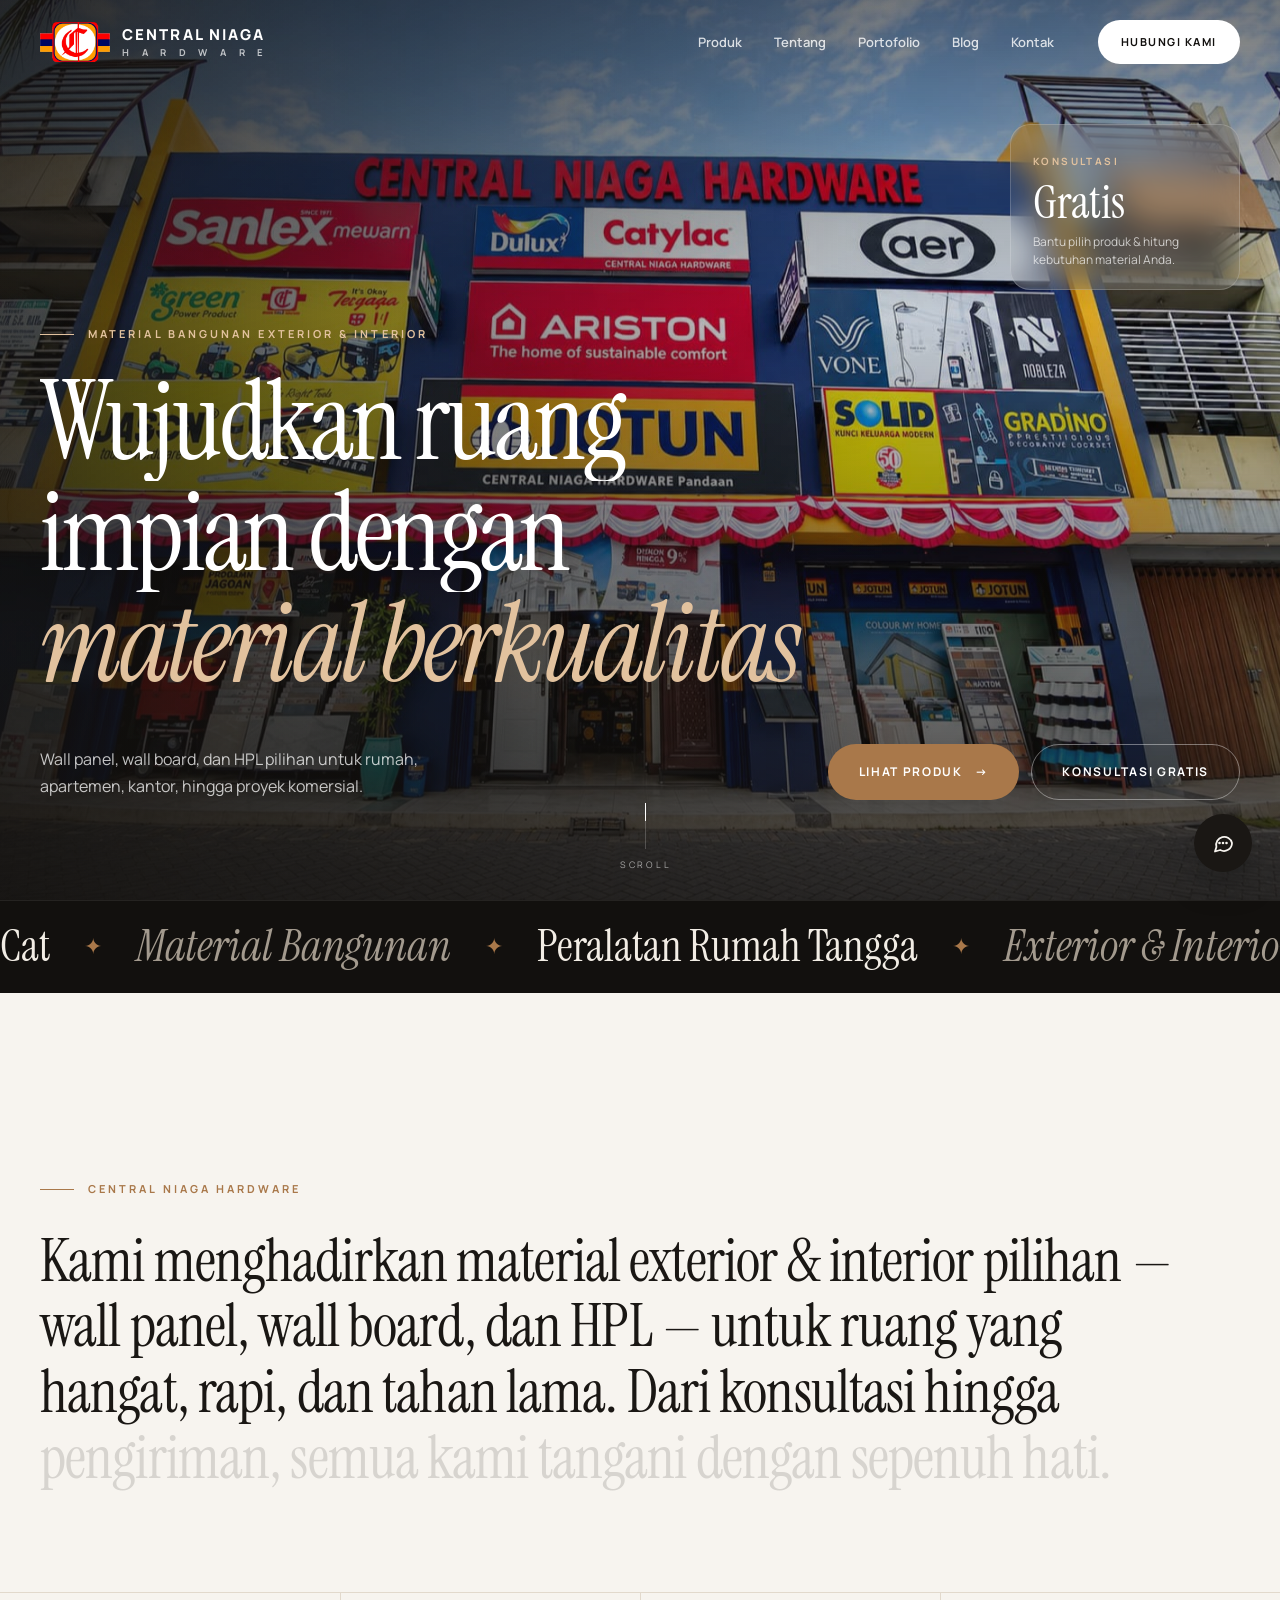
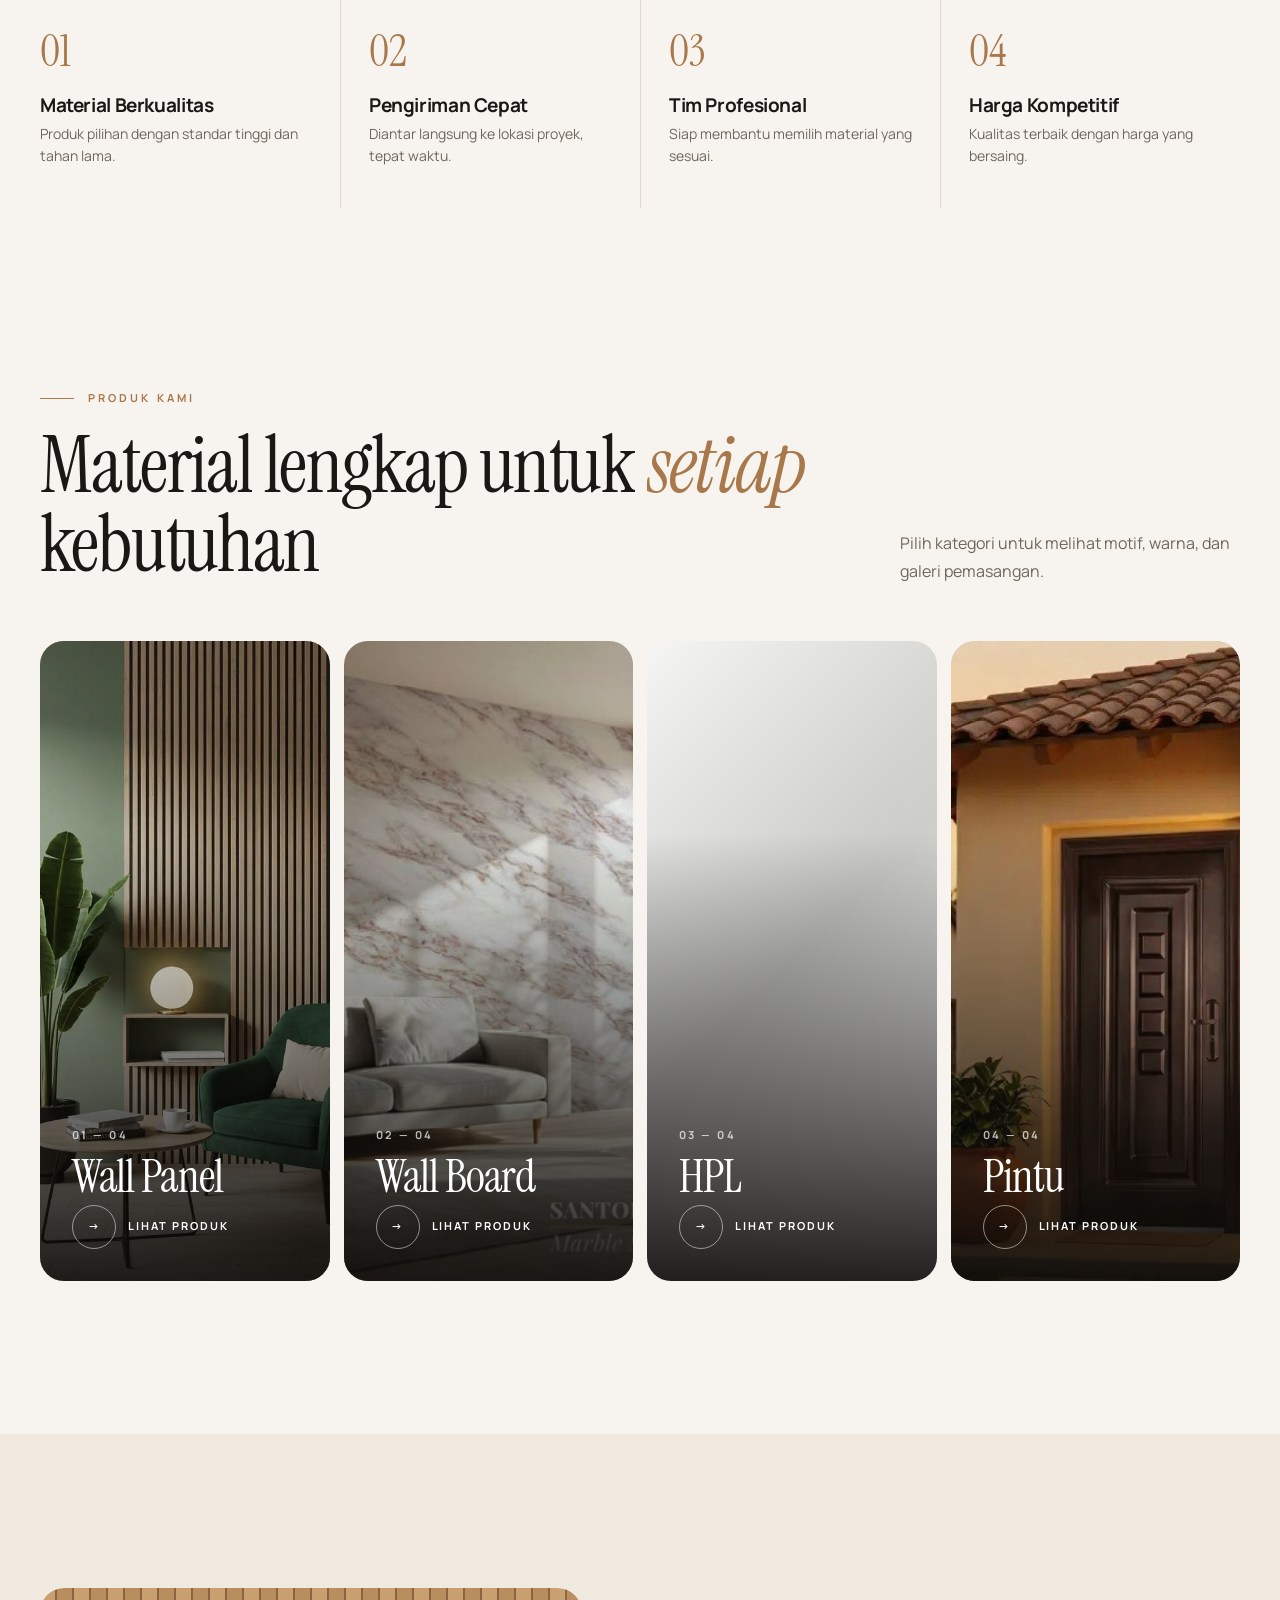
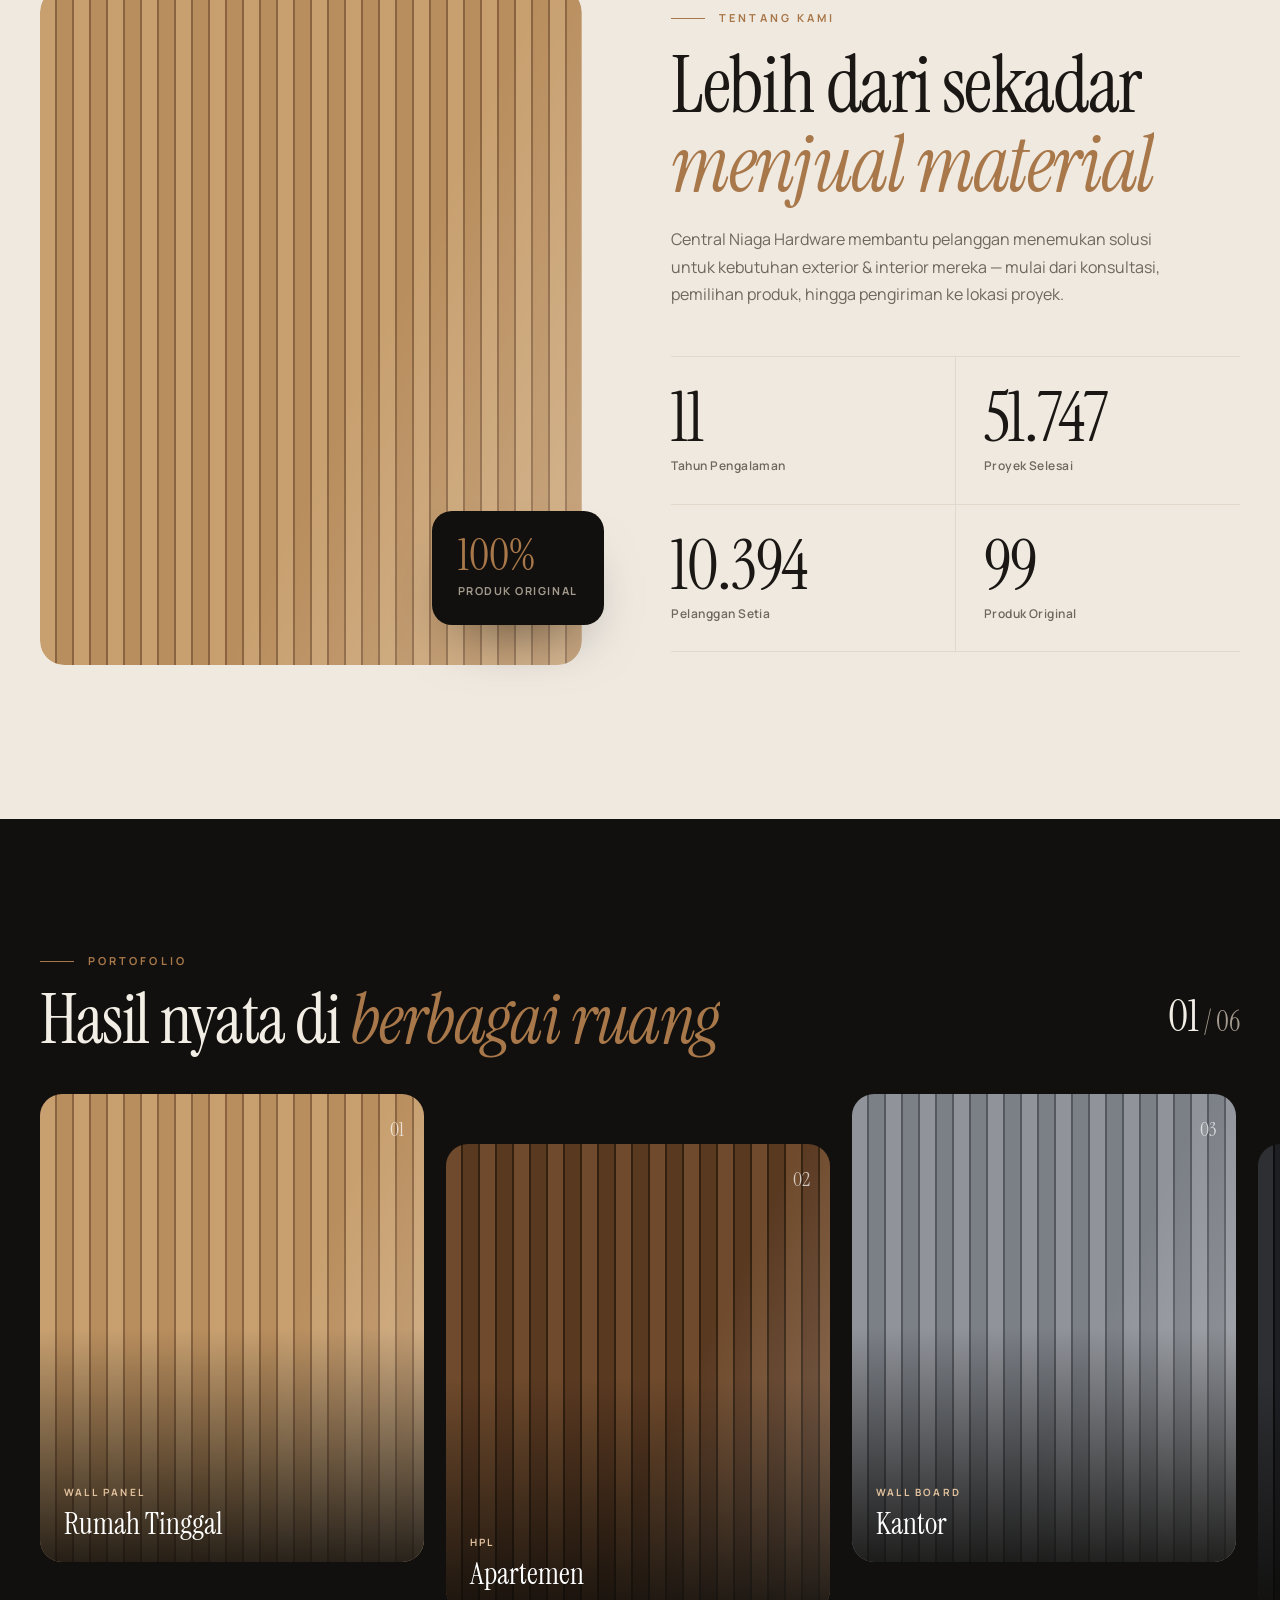
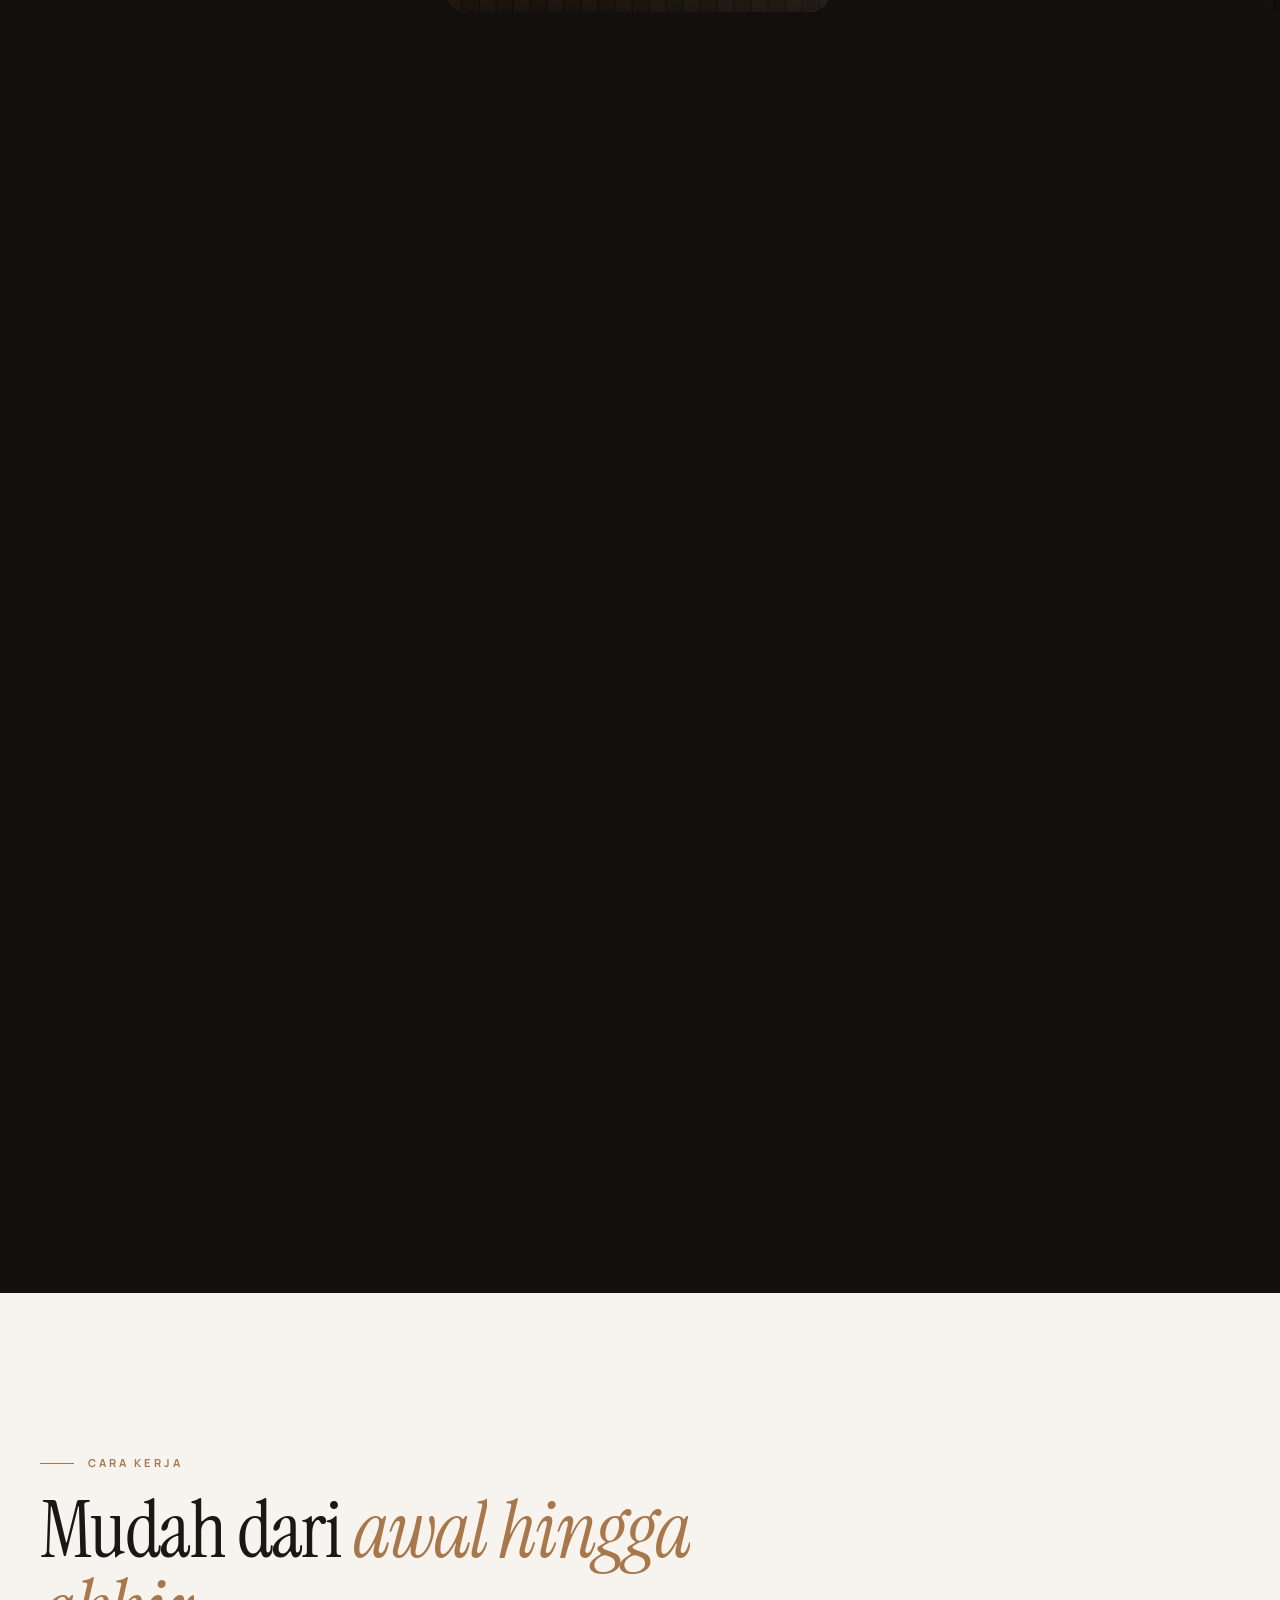
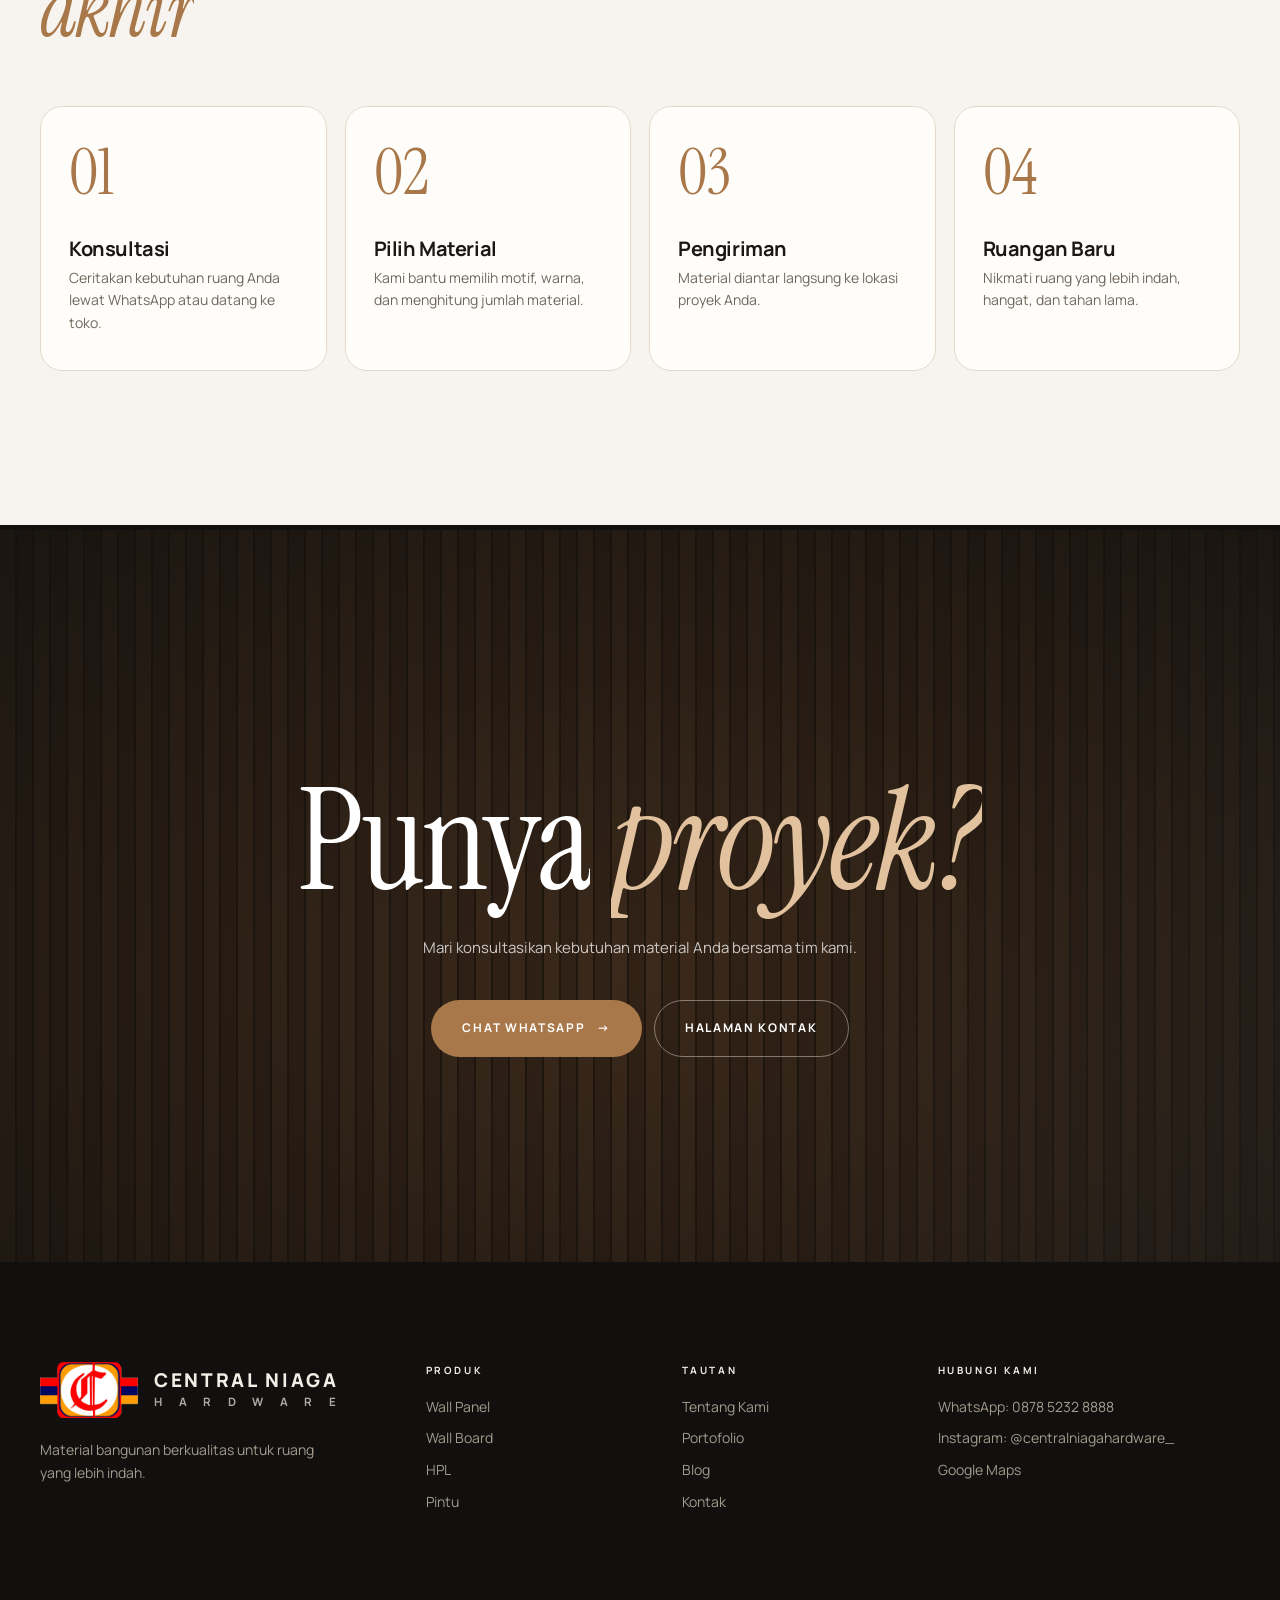
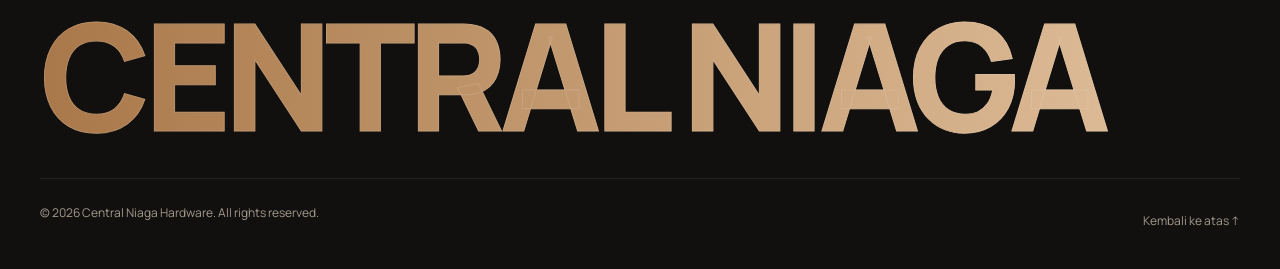
==== commit 91cd9699: "Update halaman utama" ====
--- a/index.html
+++ b/index.html
@@ -3,7 +3,7 @@
 <head>
 <meta charset="utf-8">
 <meta name="viewport" content="width=device-width, initial-scale=1, viewport-fit=cover">
-<title>Central Niaga Hardware — Material Bangunan & Interior</title>
+<title>Central Niaga Hardware — Material Bangunan Exterior & Interior</title>
 <meta name="description" content="Central Niaga Hardware — wall panel, wall board, dan HPL berkualitas untuk rumah, apartemen, kantor, hingga proyek komersial.">
 <meta name="theme-color" content="#12100e">
 <link rel="preconnect" href="https://fonts.googleapis.com">
@@ -20,7 +20,7 @@
   <div class="ld-in">
     <div class="ld-mark"><span class="logo-m" data-logo></span></div>
     <div class="ld-logo"><span>C</span><span>E</span><span>N</span><span>T</span><span>R</span><span>A</span><span>L</span>&nbsp;<span>N</span><span>I</span><span>A</span><span>G</span><span>A</span></div>
-    <div class="ld-sub">Hardware · Material Interior</div>
+    <div class="ld-sub">Hardware · Material Exterior & Interior</div>
     <div class="ld-bar"><i></i></div>
     <div class="ld-num"><b id="ld-n">0</b>%</div>
   </div>
@@ -72,7 +72,7 @@
     </div>
     <div class="hero-shade"></div>
     <div class="wrap hero-in">
-      <div class="eb">Material Bangunan &amp; Interior</div>
+      <div class="eb">Material Bangunan Exterior &amp; Interior</div>
       <h1 class="hero-t">
         <span class="ln"><span>Wujudkan ruang</span></span>
         <span class="ln"><span>impian dengan</span></span>
@@ -89,20 +89,20 @@
     <div class="hero-card">
       <small>Konsultasi</small>
       <b>Gratis</b>
-      <span>Bantu pilih motif &amp; hitung kebutuhan material Anda.</span>
+      <span>Bantu pilih produk &amp; hitung kebutuhan material Anda.</span>
     </div>
     <a class="scroll-ind" href="#/produk-kami" aria-label="Gulir ke bawah"><i></i><span>Scroll</span></a>
   </section>
 
   <div class="marquee" aria-hidden="true"><div class="mq-tr">
-    <span>Wall Panel</span><b>✦</b><span>Wall Board</span><b>✦</b><span>HPL</span><b>✦</b><span>Konsultasi Gratis</span><b>✦</b><span>Pengiriman ke Lokasi</span><b>✦</b>
-    <span>Wall Panel</span><b>✦</b><span>Wall Board</span><b>✦</b><span>HPL</span><b>✦</b><span>Konsultasi Gratis</span><b>✦</b><span>Pengiriman ke Lokasi</span><b>✦</b>
+    <span>Cat</span><b>✦</b><span>Material Bangunan</span><b>✦</b><span>Peralatan Rumah Tangga</span><b>✦</b><span>Exterior & Interior</span><b>✦</b><span>Konsultasi Gratis</span><b>✦</b><span>Pengiriman ke Lokasi</span><b>✦</b>
+    <span>Cat</span><b>✦</b><span>Material Bangunan</span><b>✦</b><span>Peralatan Rumah Tangga</span><b>✦</b><span>Exterior & Interior</span><b>✦</b><span>Konsultasi Gratis</span><b>✦</b><span>Pengiriman ke Lokasi</span><b>✦</b>
   </div></div>
 
   <section class="intro">
     <div class="wrap">
       <div class="eb rv">Central Niaga Hardware</div>
-      <p class="big-txt" id="big-txt">Kami menghadirkan material interior pilihan — wall panel, wall board, dan HPL — untuk ruang yang hangat, rapi, dan tahan lama. Dari konsultasi hingga pengiriman, semua kami tangani dengan sepenuh hati.</p>
+      <p class="big-txt" id="big-txt">Kami menghadirkan material exterior & interior pilihan — wall panel, wall board, dan HPL — untuk ruang yang hangat, rapi, dan tahan lama. Dari konsultasi hingga pengiriman, semua kami tangani dengan sepenuh hati.</p>
     </div>
   </section>
 
@@ -131,11 +131,11 @@
       <div>
         <div class="eb rv">Tentang Kami</div>
         <h2 data-split>Lebih dari sekadar <em>menjual material</em></h2>
-        <p class="lead rv">Central Niaga Hardware membantu pelanggan menemukan solusi untuk kebutuhan interior mereka — mulai dari konsultasi, pemilihan produk, hingga pengiriman ke lokasi proyek.</p>
+        <p class="lead rv">Central Niaga Hardware membantu pelanggan menemukan solusi untuk kebutuhan exterior & interior mereka — mulai dari konsultasi, pemilihan produk, hingga pengiriman ke lokasi proyek.</p>
         <div class="stats">
-          <div class="rv"><b data-n="10" data-s="+">0</b><span>Tahun Pengalaman</span></div>
-          <div class="rv" style="--d:.08s"><b data-n="50000" data-s="+">0</b><span>Proyek Selesai</span></div>
-          <div class="rv" style="--d:.16s"><b data-n="10000" data-s="+">0</b><span>Pelanggan Setia</span></div>
+          <div class="rv"><b data-n="12" data-s="+">0</b><span>Tahun Pengalaman</span></div>
+          <div class="rv" style="--d:.08s"><b data-n="51765" data-s="+">0</b><span>Proyek Selesai</span></div>
+          <div class="rv" style="--d:.16s"><b data-n="10398" data-s="+">0</b><span>Pelanggan Setia</span></div>
           <div class="rv" style="--d:.24s"><b data-n="100" data-s="%">0</b><span>Produk Original</span></div>
         </div>
       </div>
@@ -162,7 +162,7 @@
         <div class="st rv"><span>01</span><h3>Konsultasi</h3><p>Ceritakan kebutuhan ruang Anda lewat WhatsApp atau datang ke toko.</p></div>
         <div class="st rv" style="--d:.08s"><span>02</span><h3>Pilih Material</h3><p>Kami bantu memilih motif, warna, dan menghitung jumlah material.</p></div>
         <div class="st rv" style="--d:.16s"><span>03</span><h3>Pengiriman</h3><p>Material diantar langsung ke lokasi proyek Anda.</p></div>
-        <div class="st rv" style="--d:.24s"><span>04</span><h3>Ruang Baru</h3><p>Nikmati ruang yang lebih indah, hangat, dan tahan lama.</p></div>
+        <div class="st rv" style="--d:.24s"><span>04</span><h3>Ruangan Baru</h3><p>Nikmati ruang yang lebih indah, hangat, dan tahan lama.</p></div>
       </div>
     </div>
   </section>
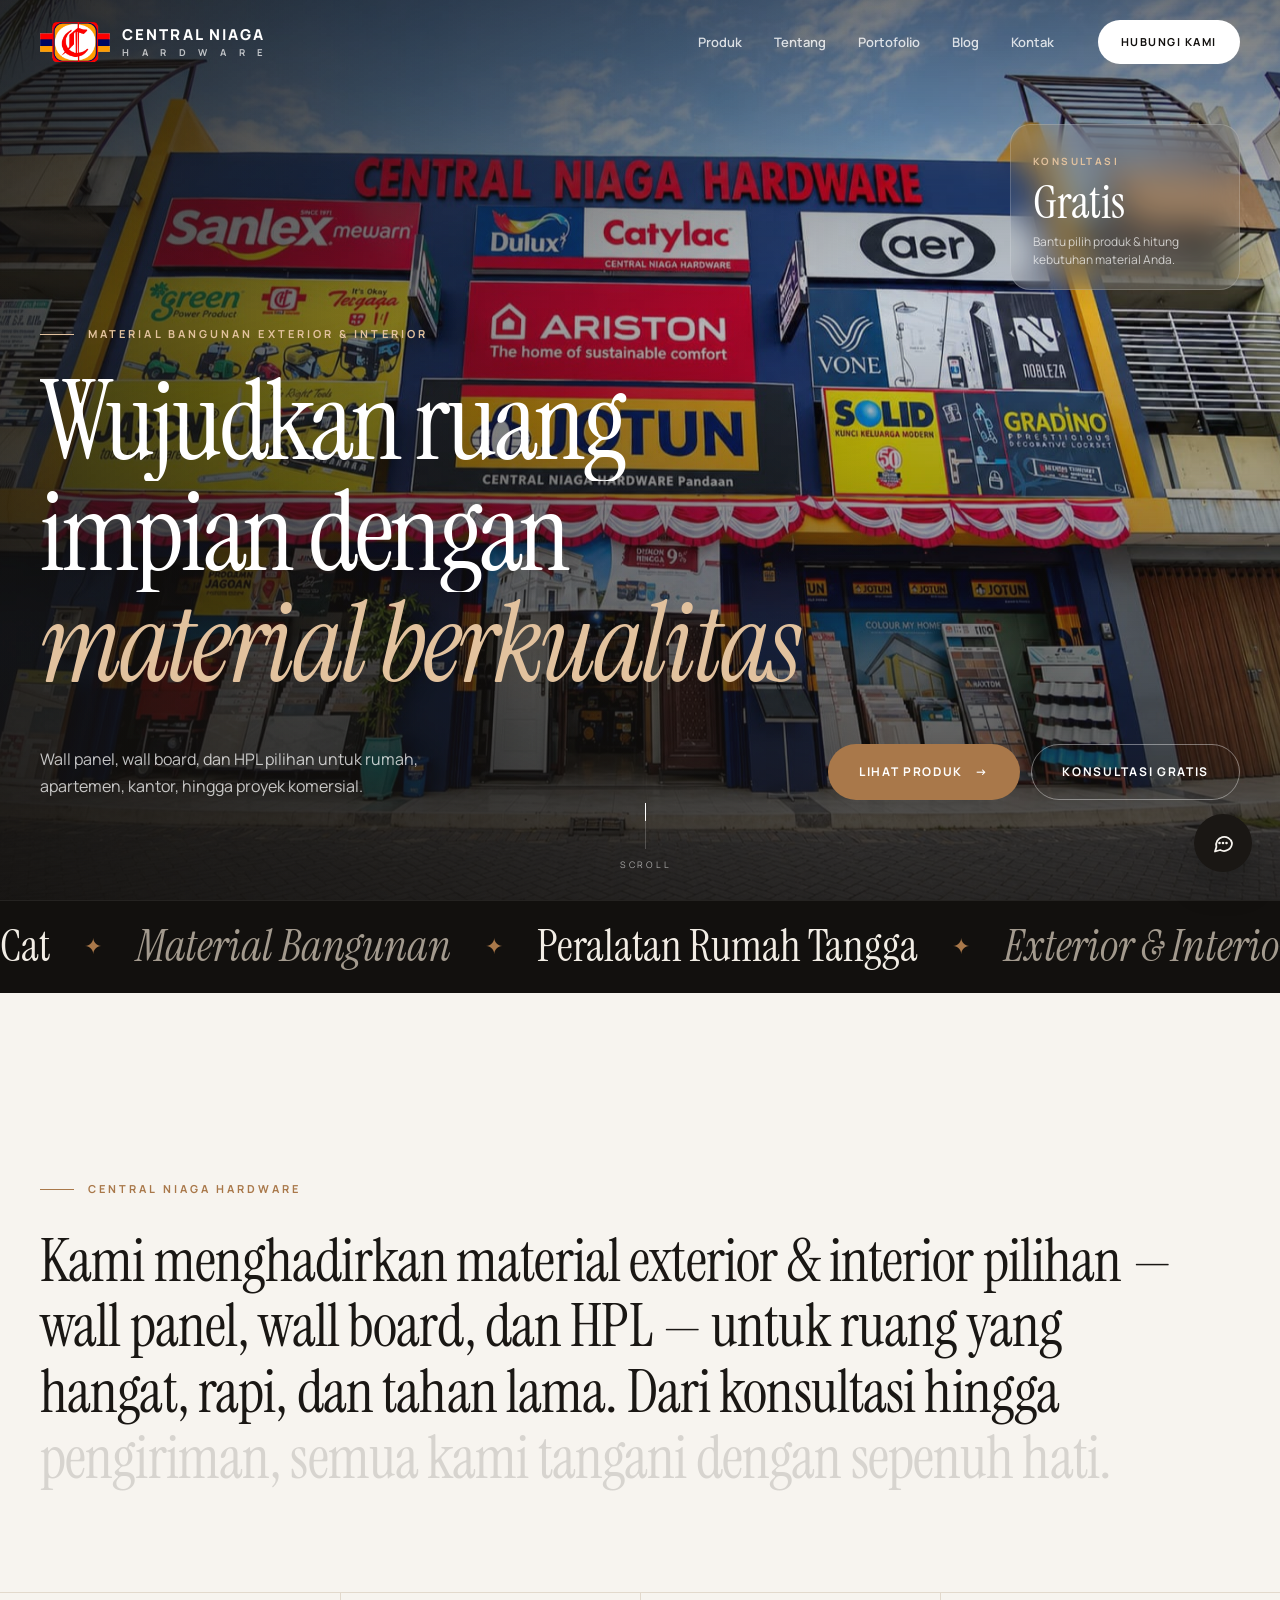
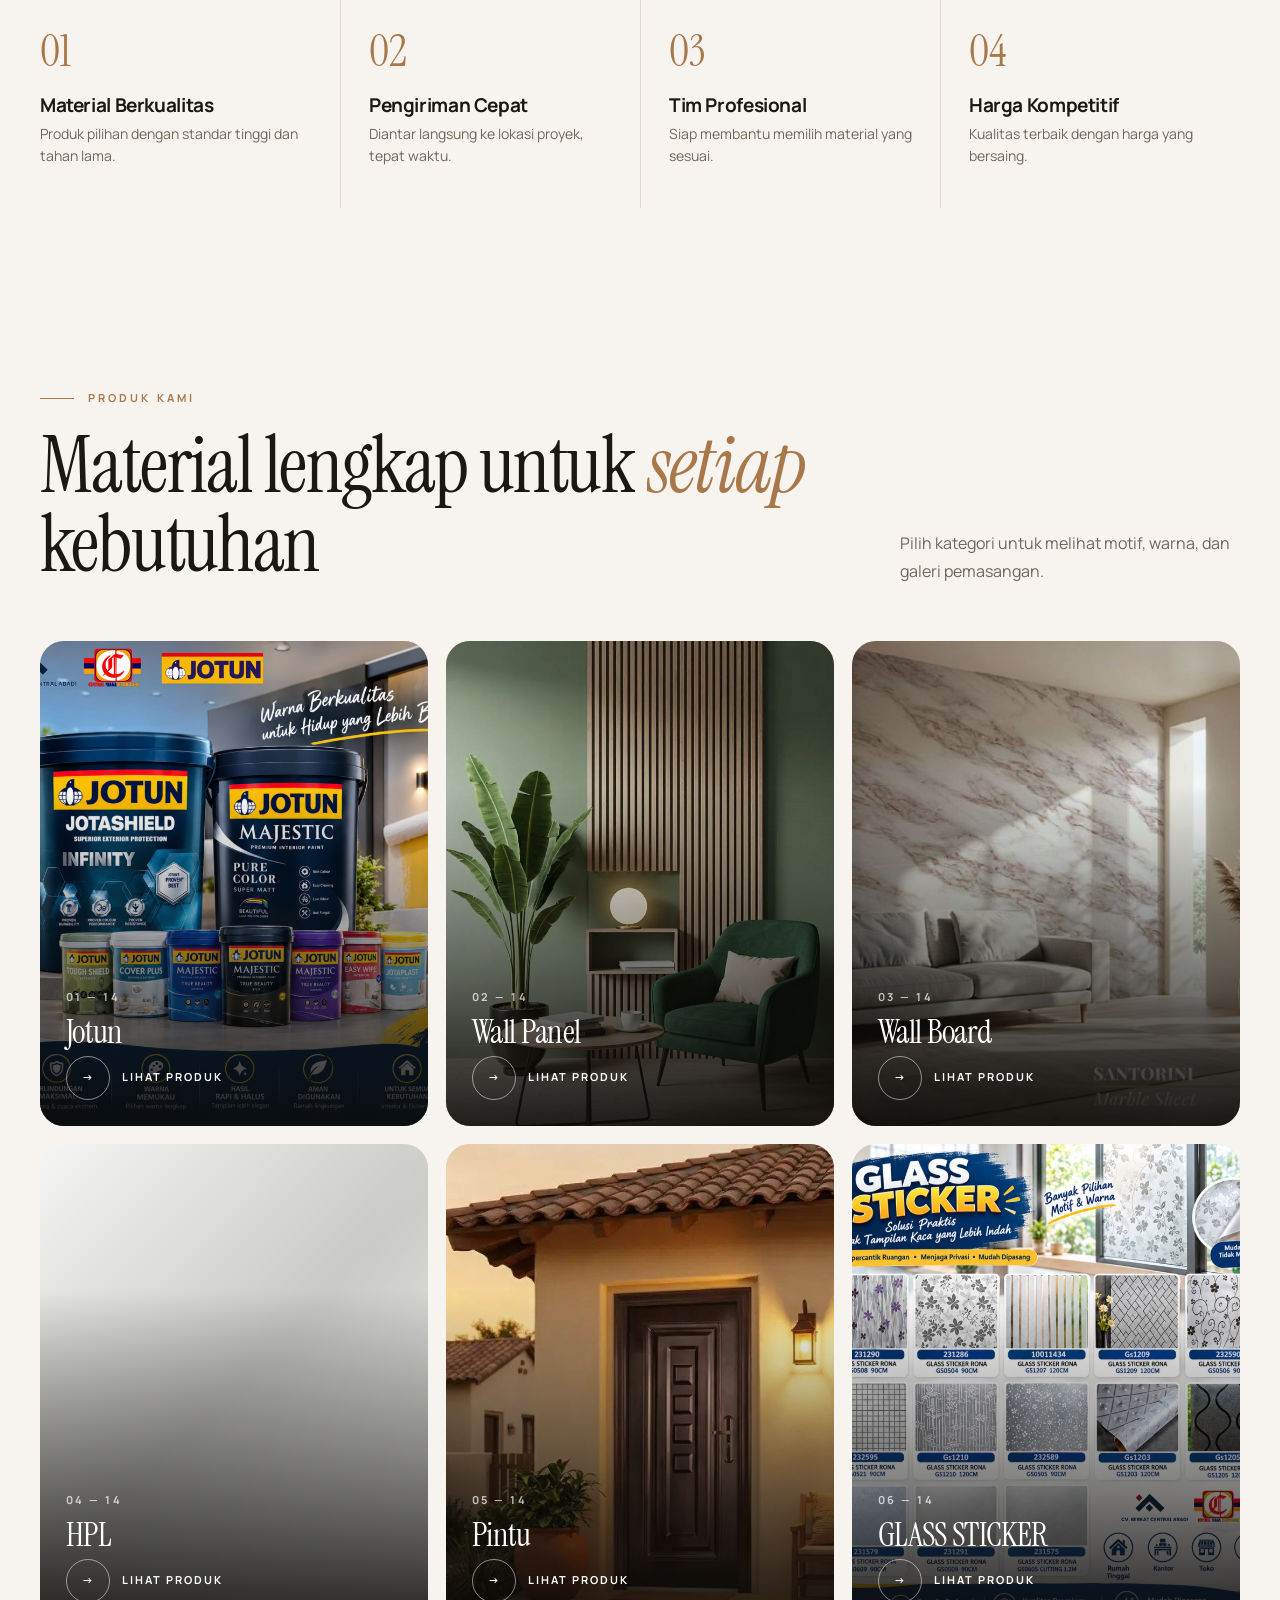
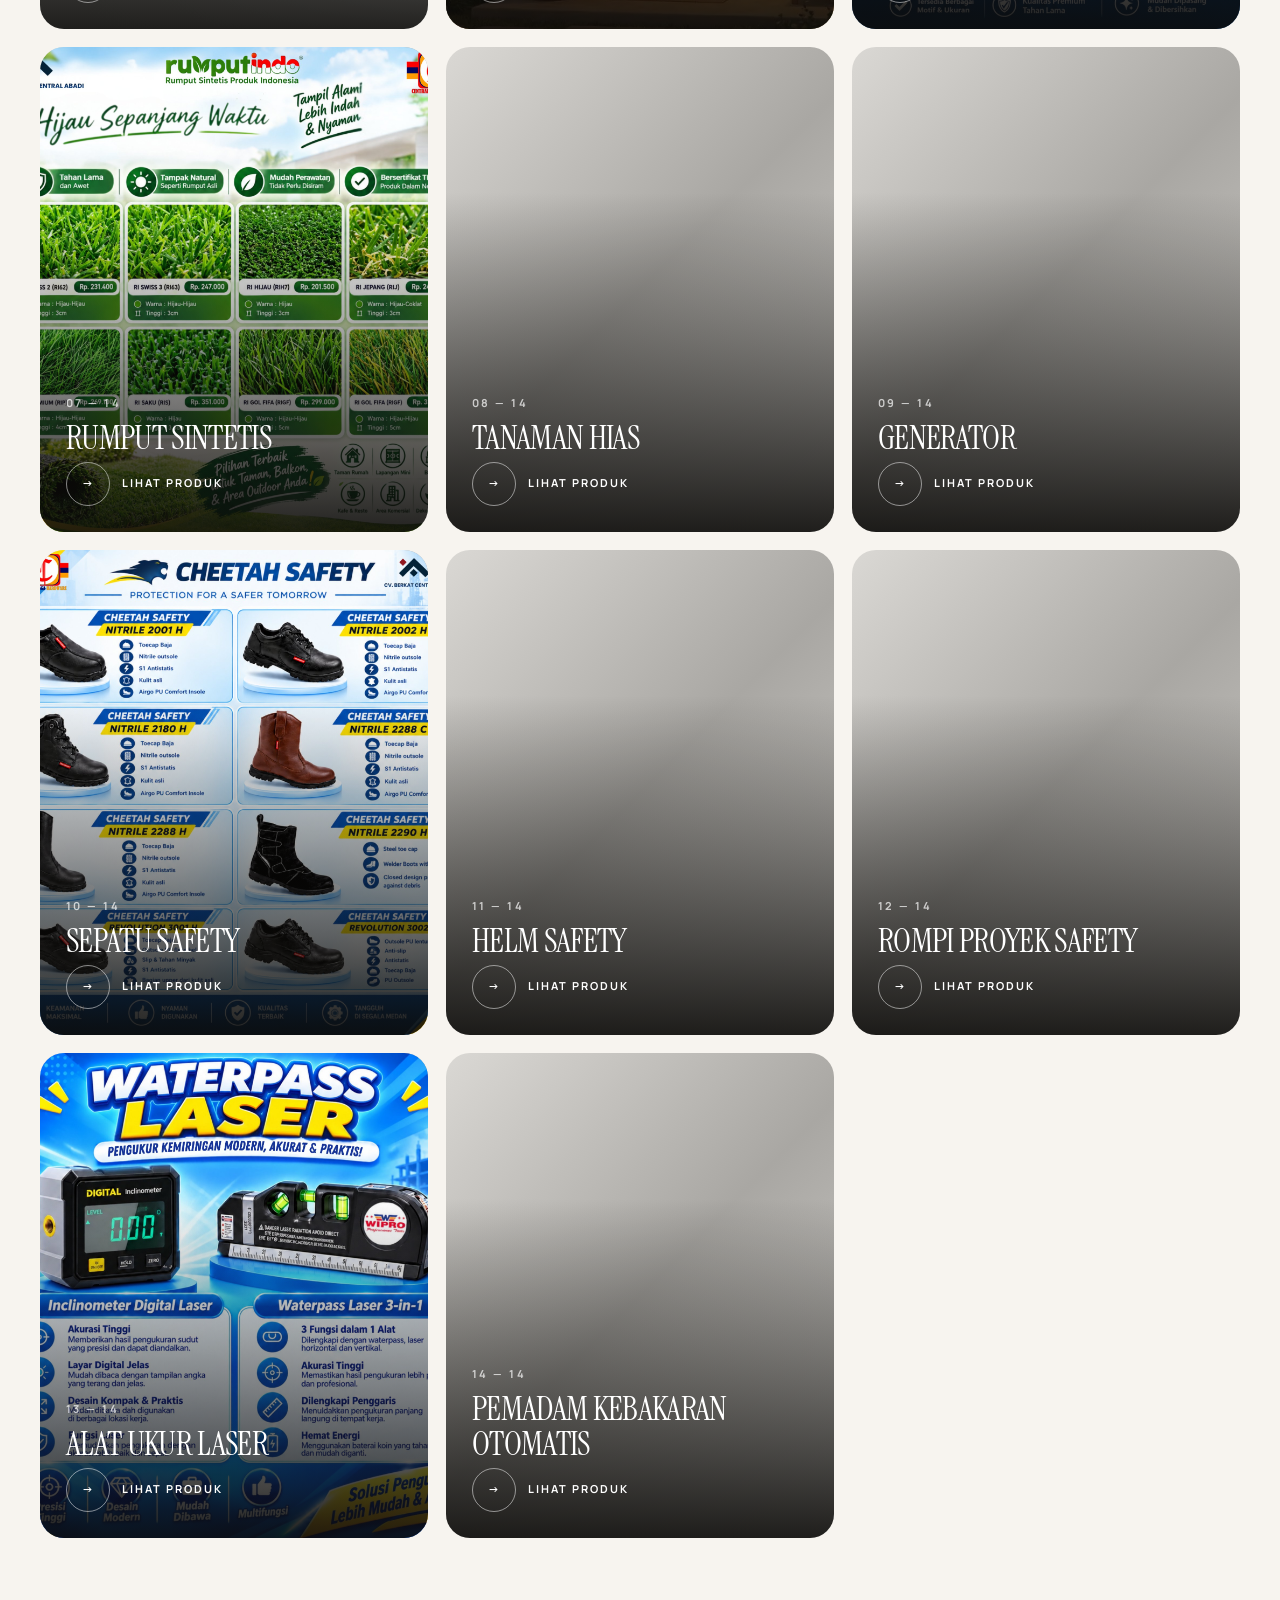
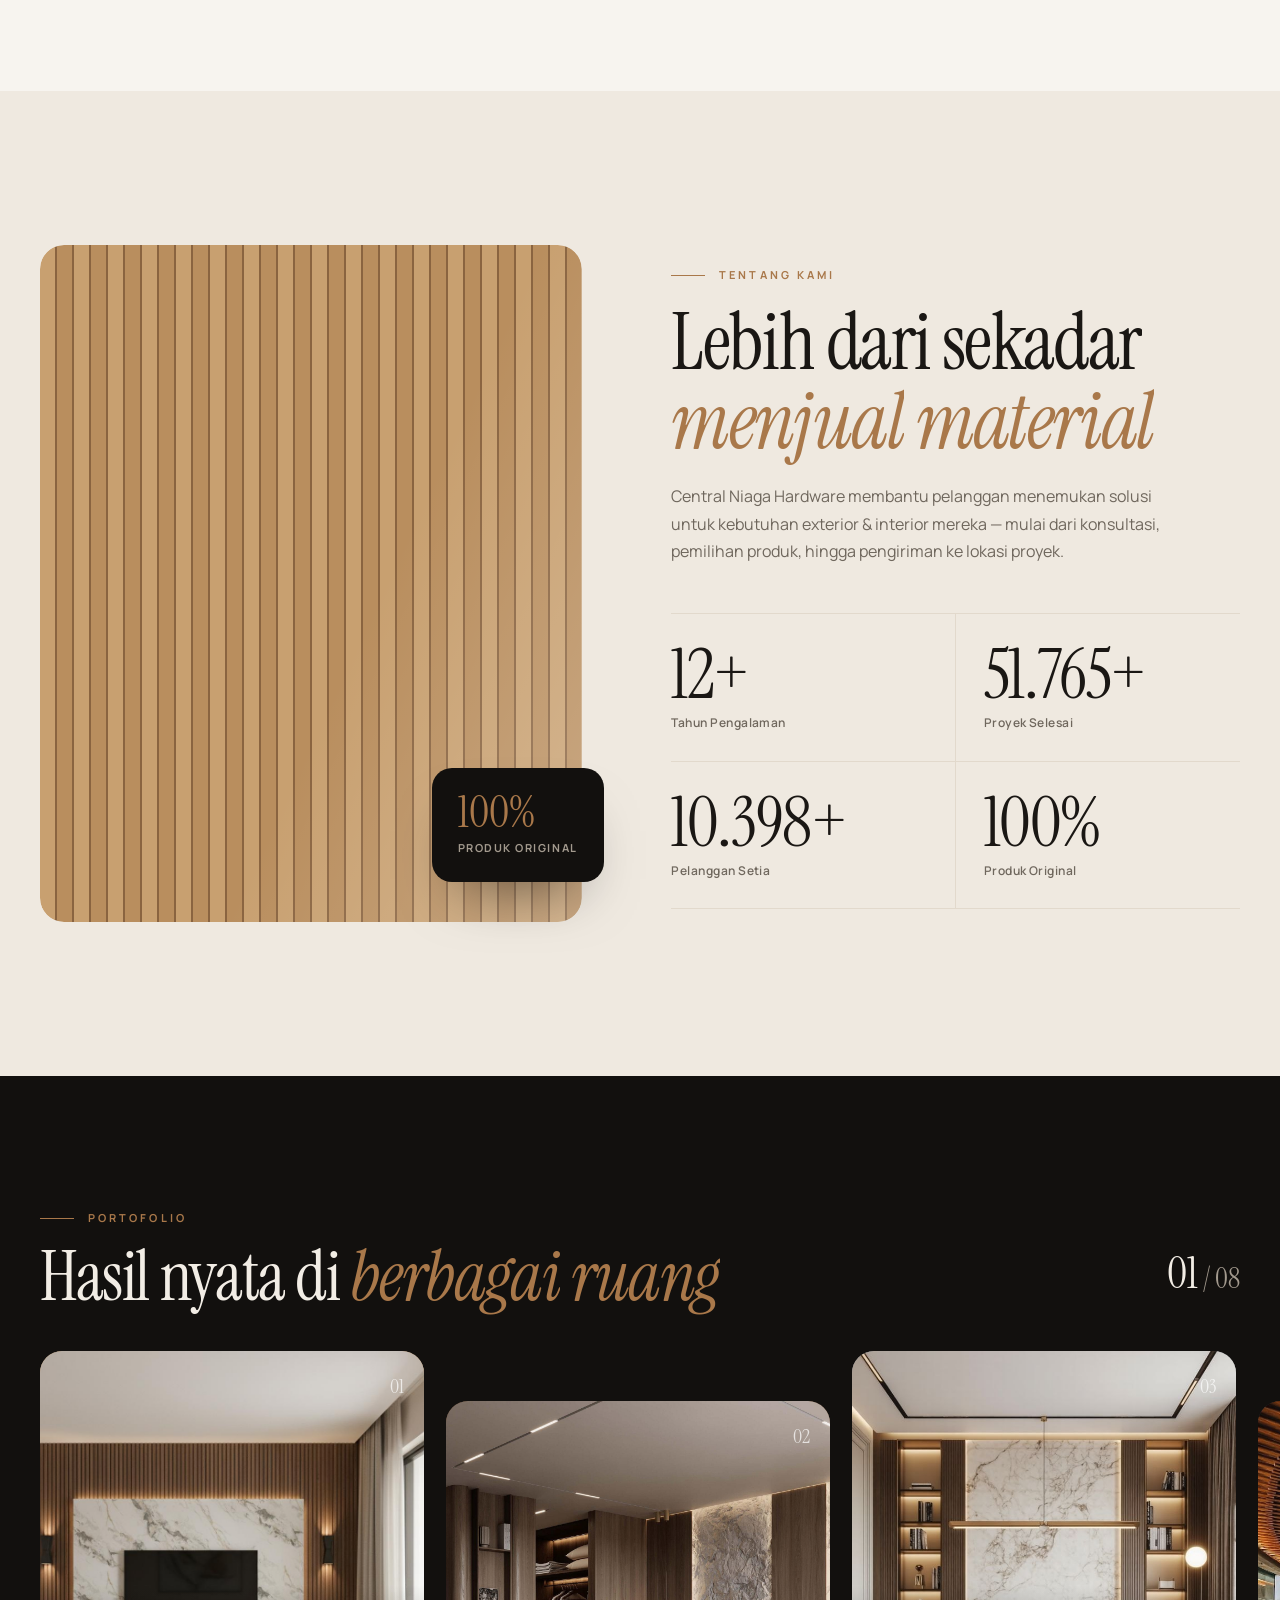
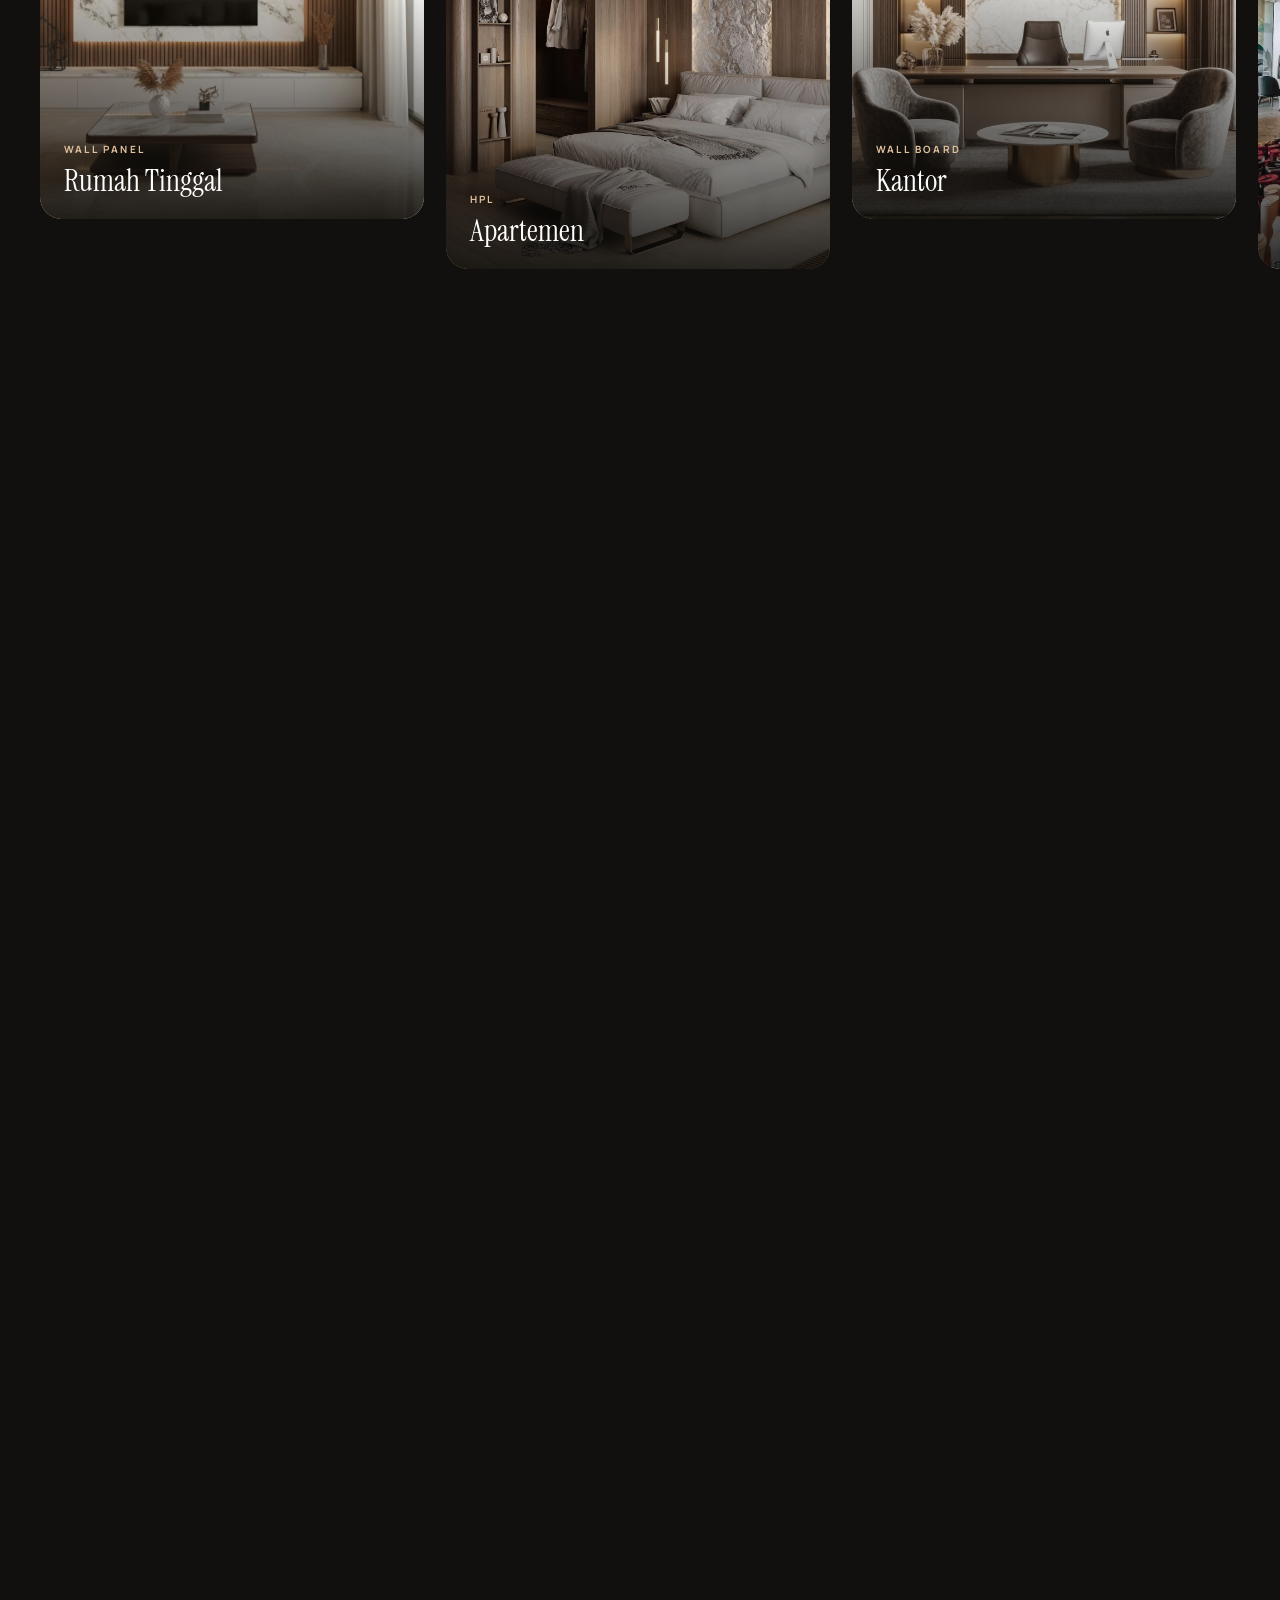
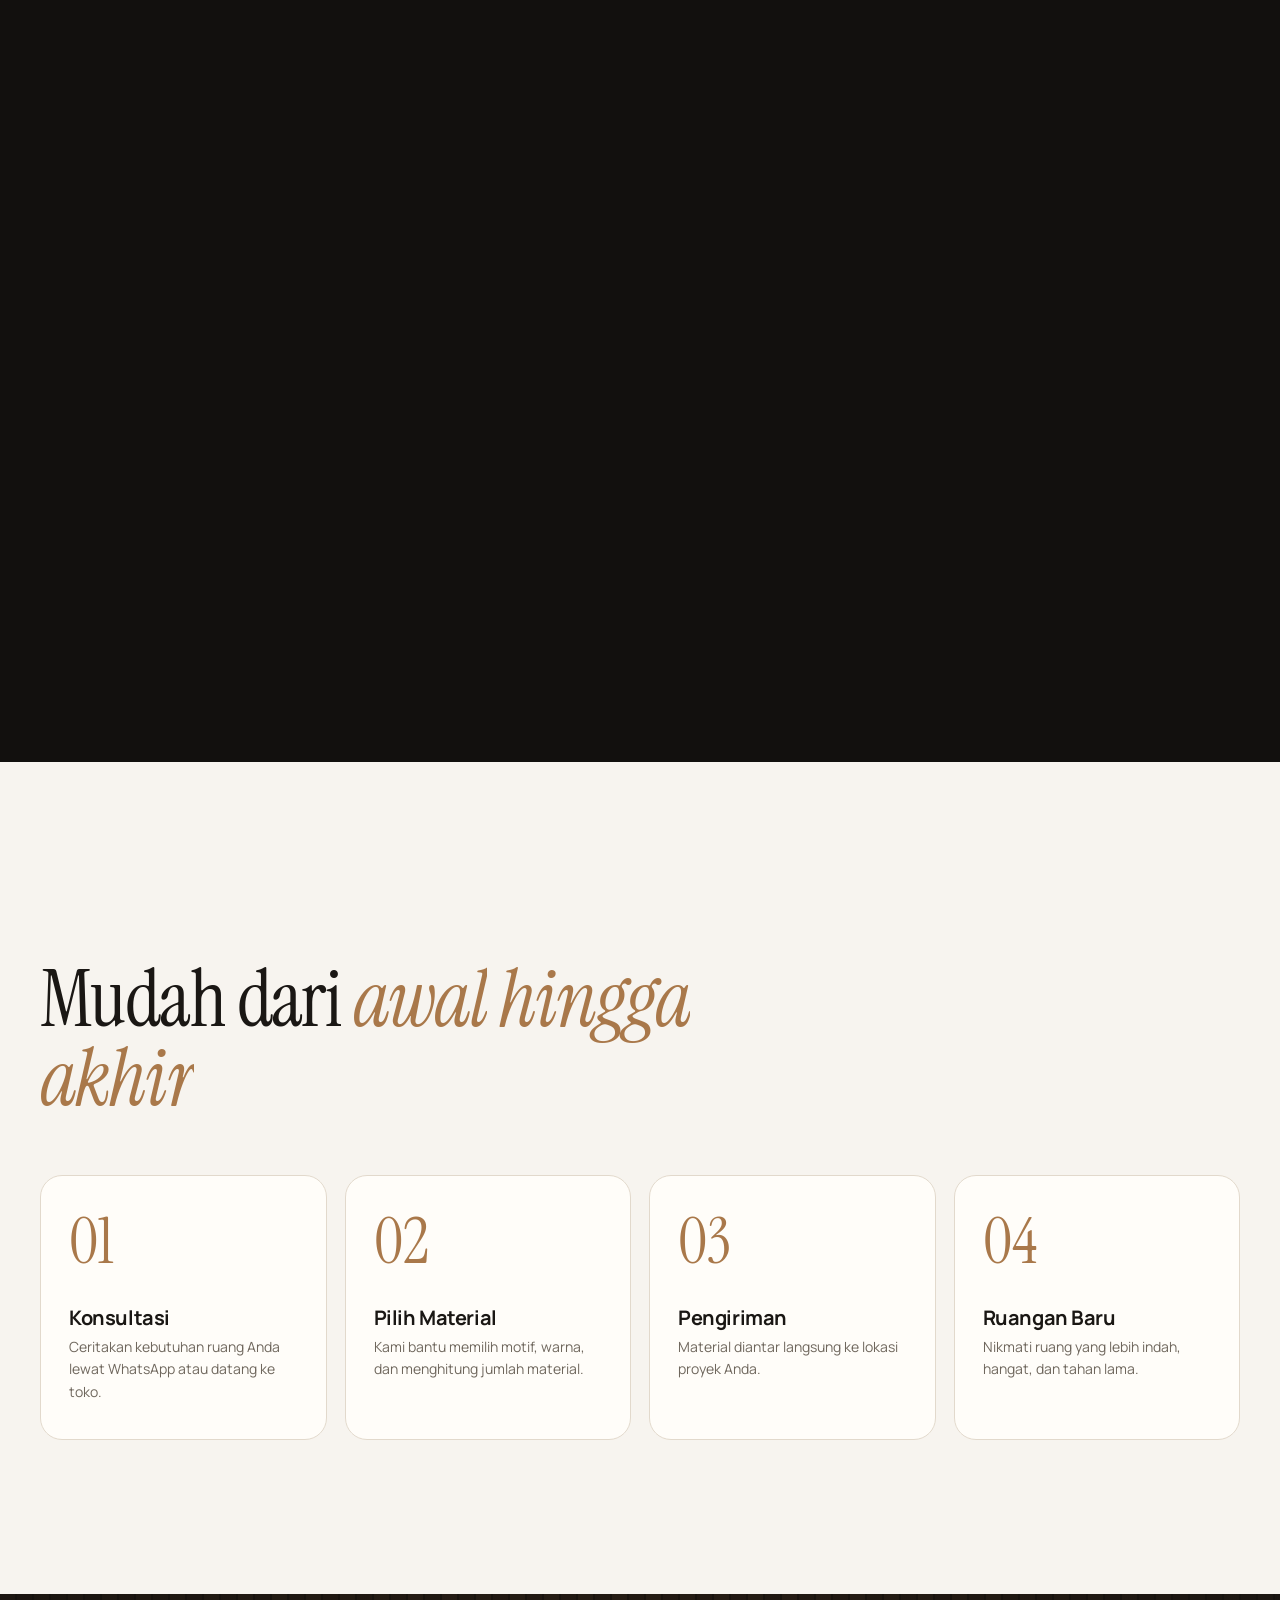
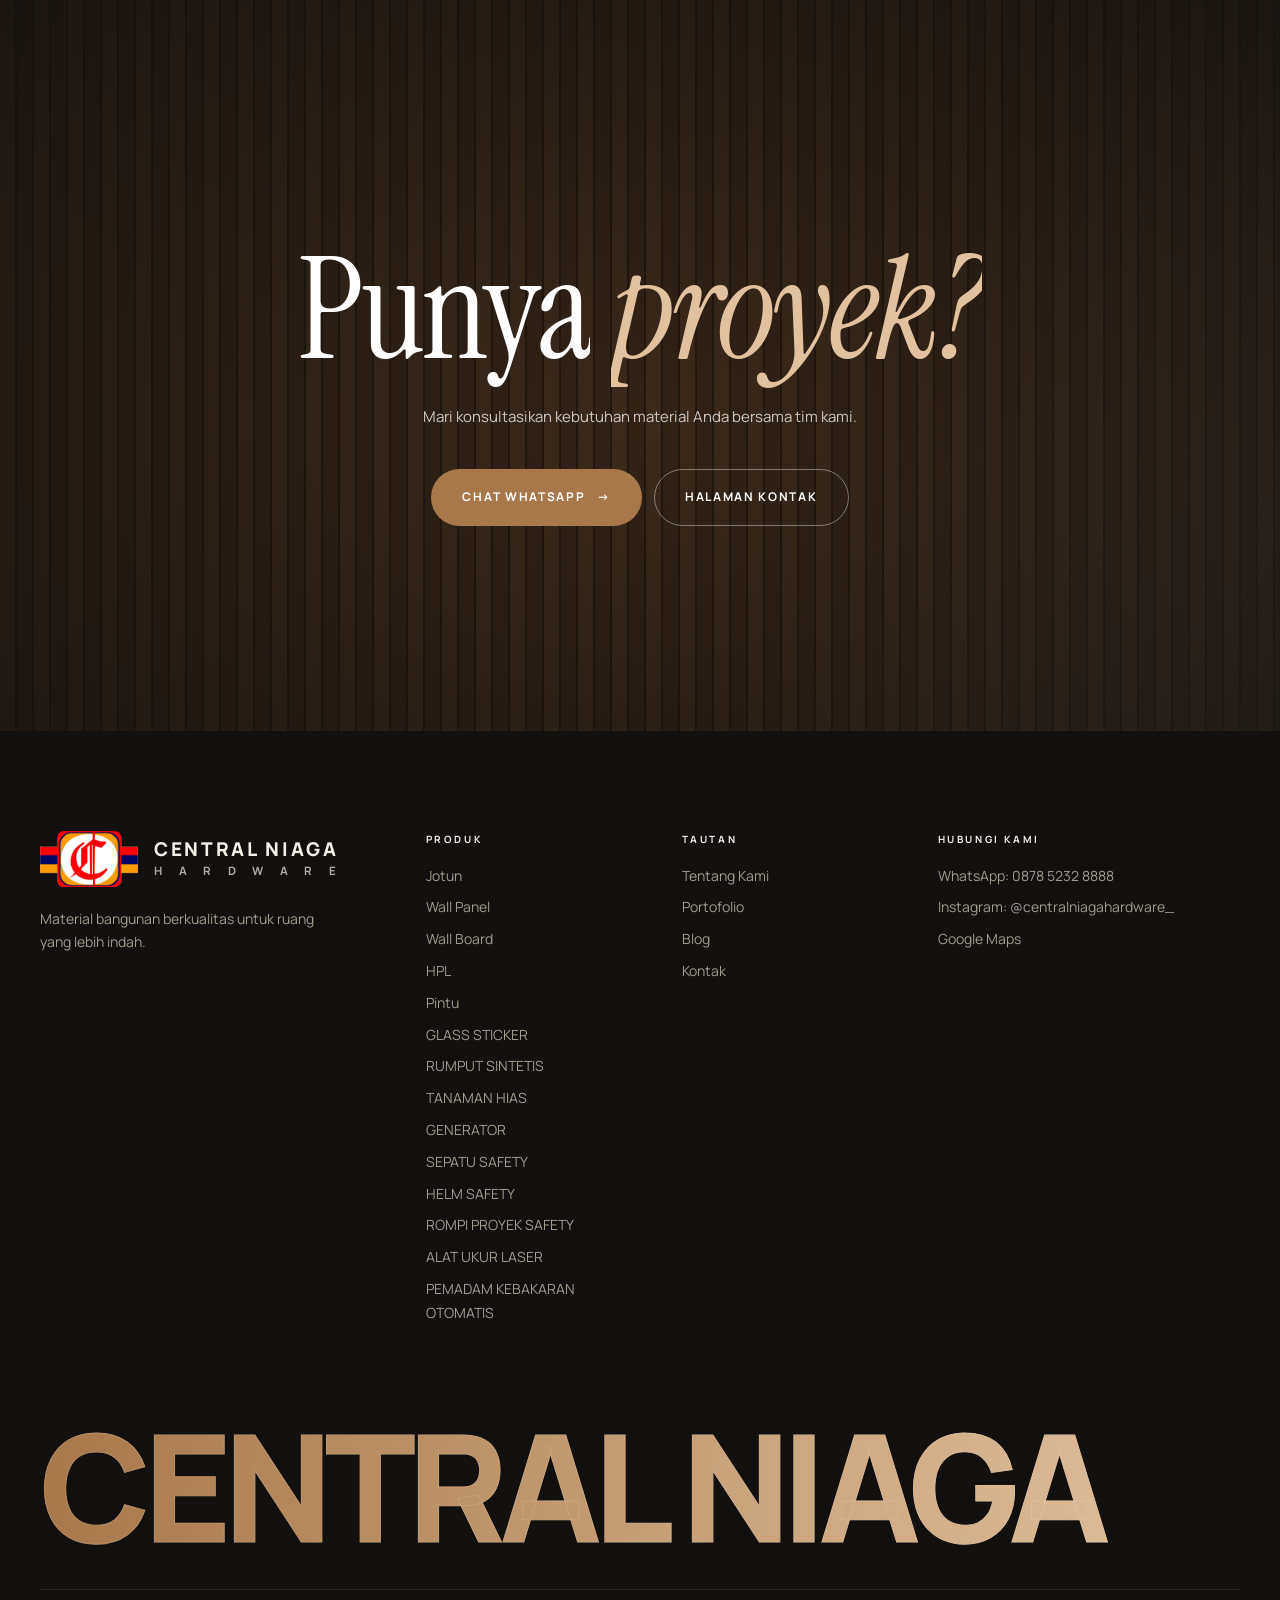
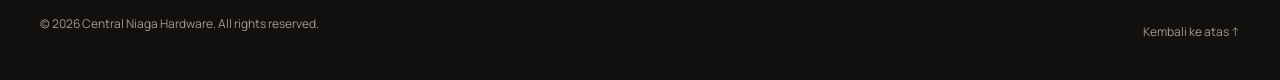
==== commit 3e575a80: "SEO: alamat halaman asli + sitemap + data terstruktur - Router memakai alamat asli (/produk/<id>/, /" ====
--- a/index.html
+++ b/index.html
@@ -3,8 +3,12 @@
 <head>
 <meta charset="utf-8">
 <meta name="viewport" content="width=device-width, initial-scale=1, viewport-fit=cover">
-<title>Central Niaga Hardware — Material Bangunan Exterior & Interior</title>
-<meta name="description" content="Central Niaga Hardware — wall panel, wall board, dan HPL berkualitas untuk rumah, apartemen, kantor, hingga proyek komersial.">
+<base href="/">
+<!-- SEO:MULAI (bagian ini diisi otomatis per halaman oleh seo/build.mjs saat deploy) -->
+<title>Central Niaga Hardware Pandaan — Jotun Studio, Wall Panel, WPC & Material Bangunan</title>
+<meta name="description" content="Toko material bangunan & interior di Pandaan, Pasuruan: cat Jotun (Jotun Studio Pandaan), wall panel, wall board, HPL, pintu, rumput sintetis, perlengkapan safety. Konsultasi gratis via WhatsApp.">
+<link rel="canonical" href="https://centralniagahardware.com/">
+<!-- SEO:SELESAI -->
 <meta name="theme-color" content="#12100e">
 <link rel="preconnect" href="https://fonts.googleapis.com">
 <link rel="preconnect" href="https://fonts.gstatic.com" crossorigin>
@@ -36,15 +40,15 @@
 <!-- Header -->
 <header id="hd">
   <nav class="nav">
-    <a class="logo" href="#/" aria-label="Central Niaga Hardware — Beranda"></a>
+    <a class="logo" href="/" aria-label="Central Niaga Hardware — Beranda"></a>
     <div class="links">
-      <a href="#/produk-kami" data-link="produk-kami">Produk</a>
-      <a href="#/tentang" data-link="tentang">Tentang</a>
-      <a href="#/portofolio" data-link="portofolio">Portofolio</a>
-      <a href="#/blog" data-link="blog">Blog</a>
-      <a href="#/kontak" data-link="kontak">Kontak</a>
-    </div>
-    <a class="btn sm light mag nav-cta" href="#/kontak"><span>Hubungi Kami</span></a>
+      <a href="/produk-kami/" data-link="produk-kami">Produk</a>
+      <a href="/tentang/" data-link="tentang">Tentang</a>
+      <a href="/portofolio/" data-link="portofolio">Portofolio</a>
+      <a href="/blog/" data-link="blog">Blog</a>
+      <a href="/kontak/" data-link="kontak">Kontak</a>
+    </div>
+    <a class="btn sm light mag nav-cta" href="/kontak/"><span>Hubungi Kami</span></a>
     <button class="burger" id="burger" aria-label="Buka menu" aria-expanded="false"><i></i><i></i></button>
   </nav>
 </header>
@@ -52,12 +56,12 @@
 <!-- Menu mobile -->
 <div id="menu" aria-hidden="true">
   <div class="menu-in">
-    <a href="#/"><small>01</small>Beranda</a>
-    <a href="#/produk-kami"><small>02</small>Produk</a>
-    <a href="#/tentang"><small>03</small>Tentang</a>
-    <a href="#/portofolio"><small>04</small>Portofolio</a>
-    <a href="#/blog"><small>05</small>Blog</a>
-    <a href="#/kontak"><small>06</small>Kontak</a>
+    <a href="/"><small>01</small>Beranda</a>
+    <a href="/produk-kami/"><small>02</small>Produk</a>
+    <a href="/tentang/"><small>03</small>Tentang</a>
+    <a href="/portofolio/"><small>04</small>Portofolio</a>
+    <a href="/blog/"><small>05</small>Blog</a>
+    <a href="/kontak/"><small>06</small>Kontak</a>
   </div>
   <div class="menu-ft"><span class="k-wa"></span><span class="k-ig"></span></div>
 </div>
@@ -81,8 +85,8 @@
       <div class="hero-bt">
         <p>Wall panel, wall board, dan HPL pilihan untuk rumah, apartemen, kantor, hingga proyek komersial.</p>
         <div class="cta">
-          <a class="btn acc mag" href="#/produk-kami"><span>Lihat Produk</span><i>→</i></a>
-          <a class="btn ghost mag" href="#/kontak"><span>Konsultasi Gratis</span></a>
+          <a class="btn acc mag" href="/produk-kami/"><span>Lihat Produk</span><i>→</i></a>
+          <a class="btn ghost mag" href="/kontak/"><span>Konsultasi Gratis</span></a>
         </div>
       </div>
     </div>
@@ -91,7 +95,7 @@
       <b>Gratis</b>
       <span>Bantu pilih produk &amp; hitung kebutuhan material Anda.</span>
     </div>
-    <a class="scroll-ind" href="#/produk-kami" aria-label="Gulir ke bawah"><i></i><span>Scroll</span></a>
+    <a class="scroll-ind" href="/produk-kami/" aria-label="Gulir ke bawah"><i></i><span>Scroll</span></a>
   </section>
 
   <div class="marquee" aria-hidden="true"><div class="mq-tr">
@@ -175,7 +179,7 @@
       <p class="rv">Mari konsultasikan kebutuhan material Anda bersama tim kami.</p>
       <div class="cta rv" style="justify-content:center">
         <a class="btn acc mag" data-wa="Halo Central Niaga Hardware, saya ingin konsultasi untuk proyek saya."><span>Chat WhatsApp</span><i>→</i></a>
-        <a class="btn ghost mag" href="#/kontak"><span>Halaman Kontak</span></a>
+        <a class="btn ghost mag" href="/kontak/"><span>Halaman Kontak</span></a>
       </div>
     </div>
   </section>
@@ -233,12 +237,12 @@
 <!-- ===================== FOOTER ===================== -->
 <footer>
   <div class="wrap ft">
-    <div class="ft-brand"><a class="logo" href="#/" aria-label="Central Niaga Hardware — Beranda"></a><p>Material bangunan berkualitas untuk ruang yang lebih indah.</p></div>
+    <div class="ft-brand"><a class="logo" href="/" aria-label="Central Niaga Hardware — Beranda"></a><p>Material bangunan berkualitas untuk ruang yang lebih indah.</p></div>
     <div><h4>Produk</h4><div id="ft-p"></div></div>
-    <div><h4>Tautan</h4><a href="#/tentang">Tentang Kami</a><a href="#/portofolio">Portofolio</a><a href="#/blog">Blog</a><a href="#/kontak">Kontak</a></div>
+    <div><h4>Tautan</h4><a href="/tentang/">Tentang Kami</a><a href="/portofolio/">Portofolio</a><a href="/blog/">Blog</a><a href="/kontak/">Kontak</a></div>
     <div><h4>Hubungi Kami</h4><a data-wa="Halo Central Niaga Hardware">WhatsApp: <span class="k-wa"></span></a><a class="k-ig-link" target="_blank" rel="noopener">Instagram: @<span class="k-ig"></span></a><a class="k-map" target="_blank" rel="noopener">Google Maps</a></div>
     <div class="mega" aria-hidden="true">CENTRAL NIAGA</div>
-    <div class="copy"><span>© <span id="yr"></span> Central Niaga Hardware. All rights reserved.</span><a href="#/" id="totop">Kembali ke atas ↑</a></div>
+    <div class="copy"><span>© <span id="yr"></span> Central Niaga Hardware. All rights reserved.</span><a href="/" id="totop">Kembali ke atas ↑</a></div>
   </div>
 </footer>
 
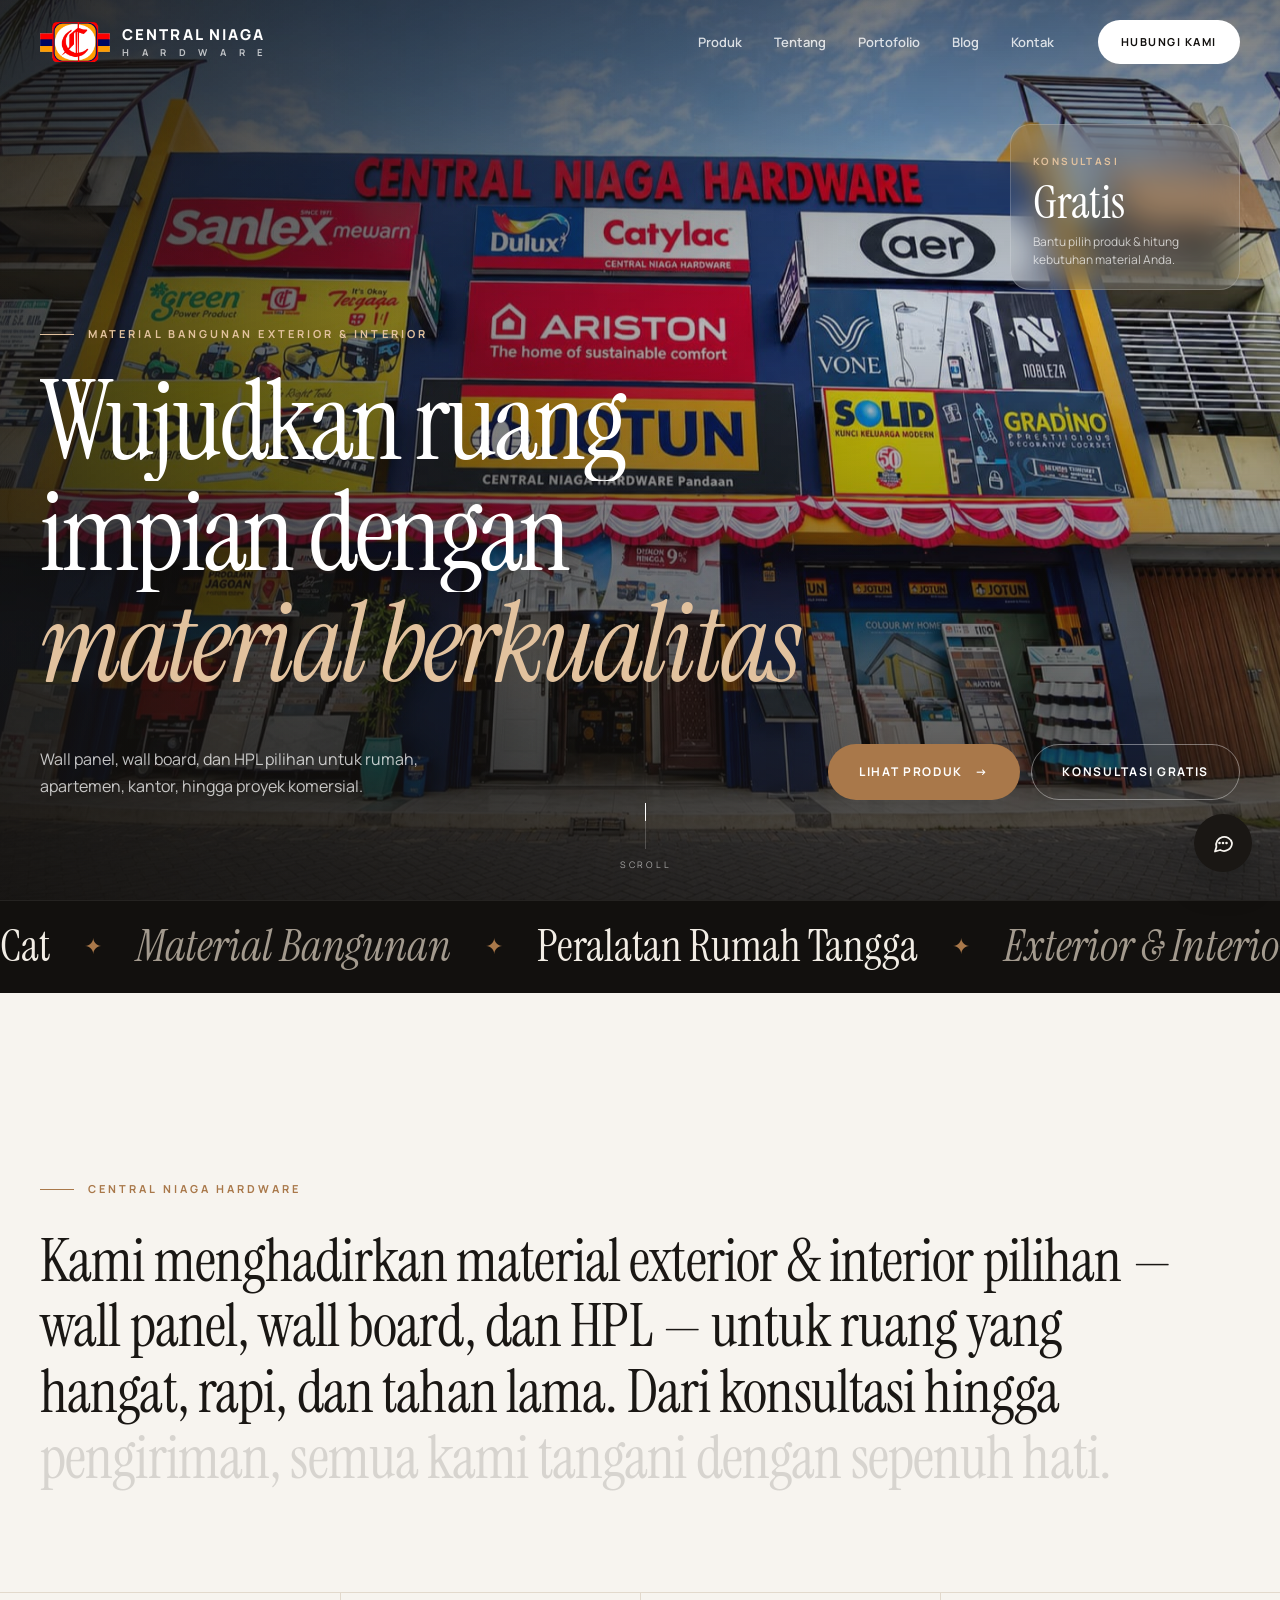
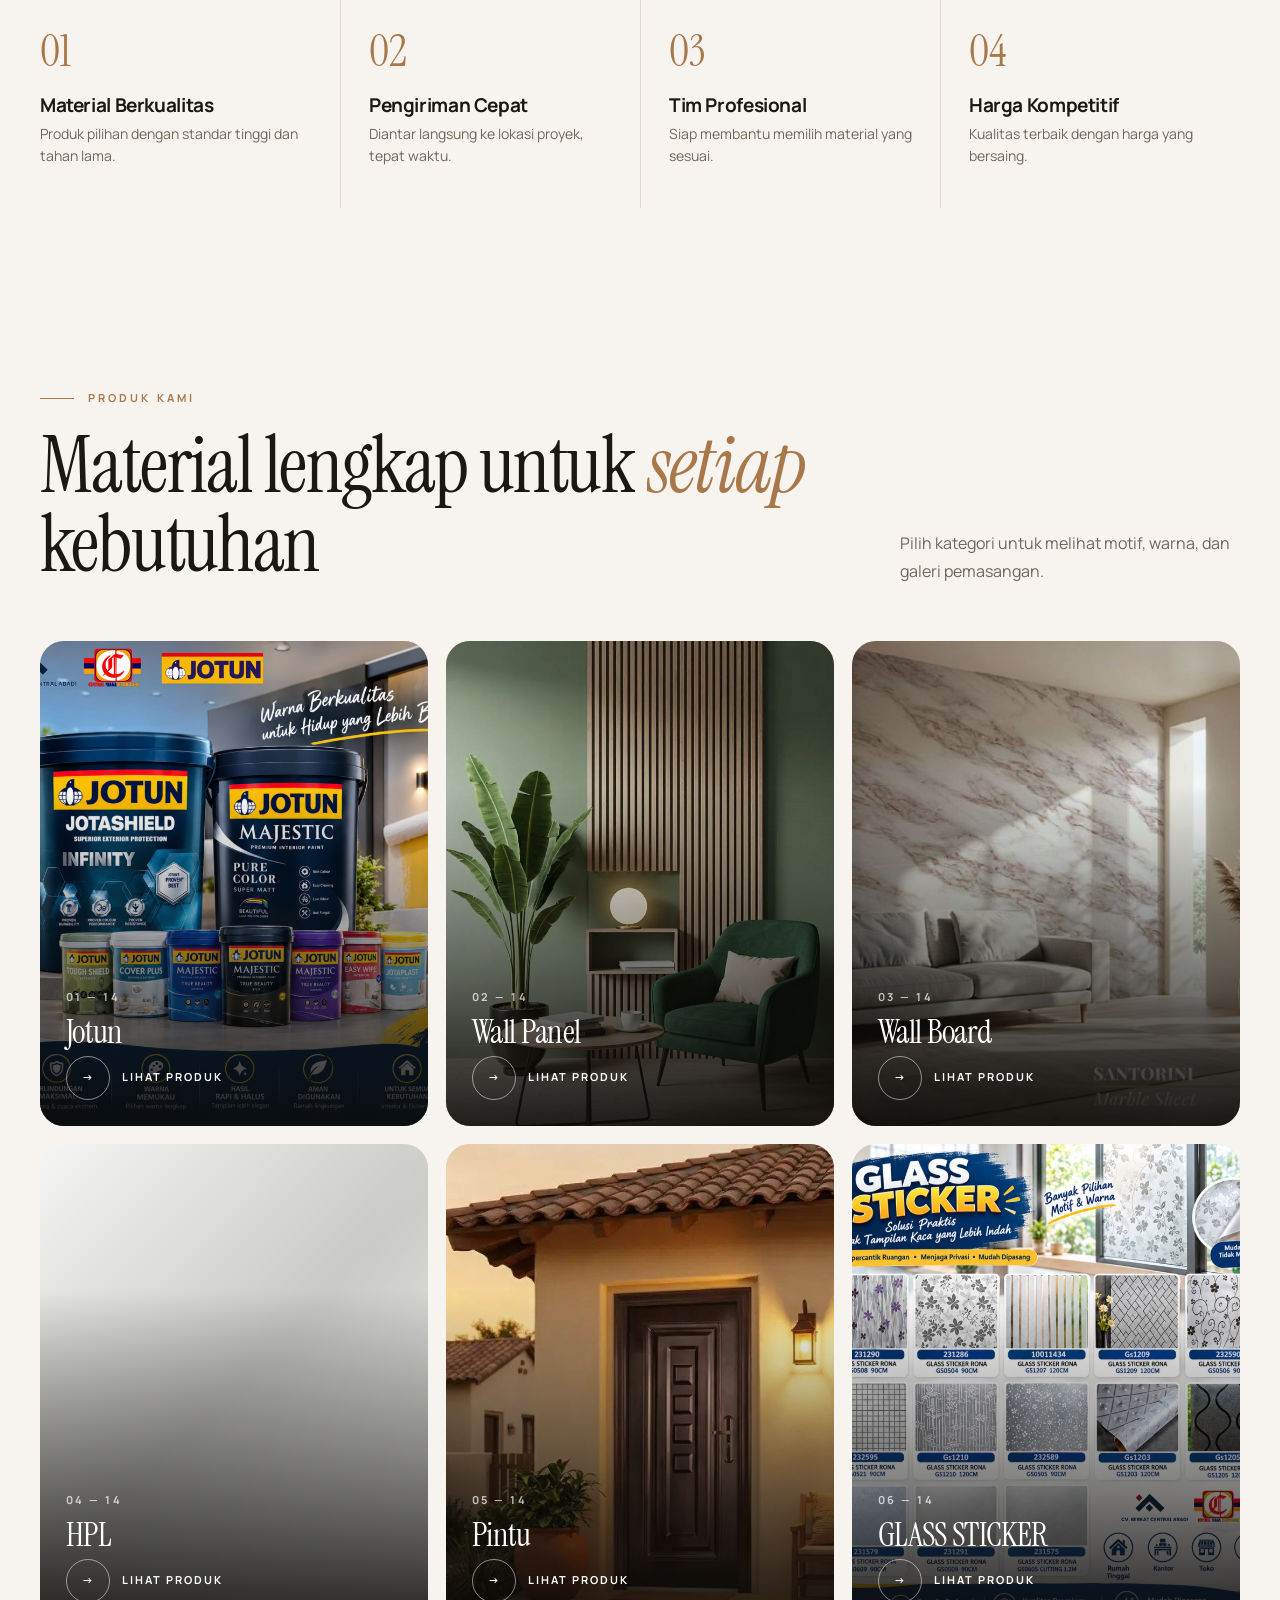
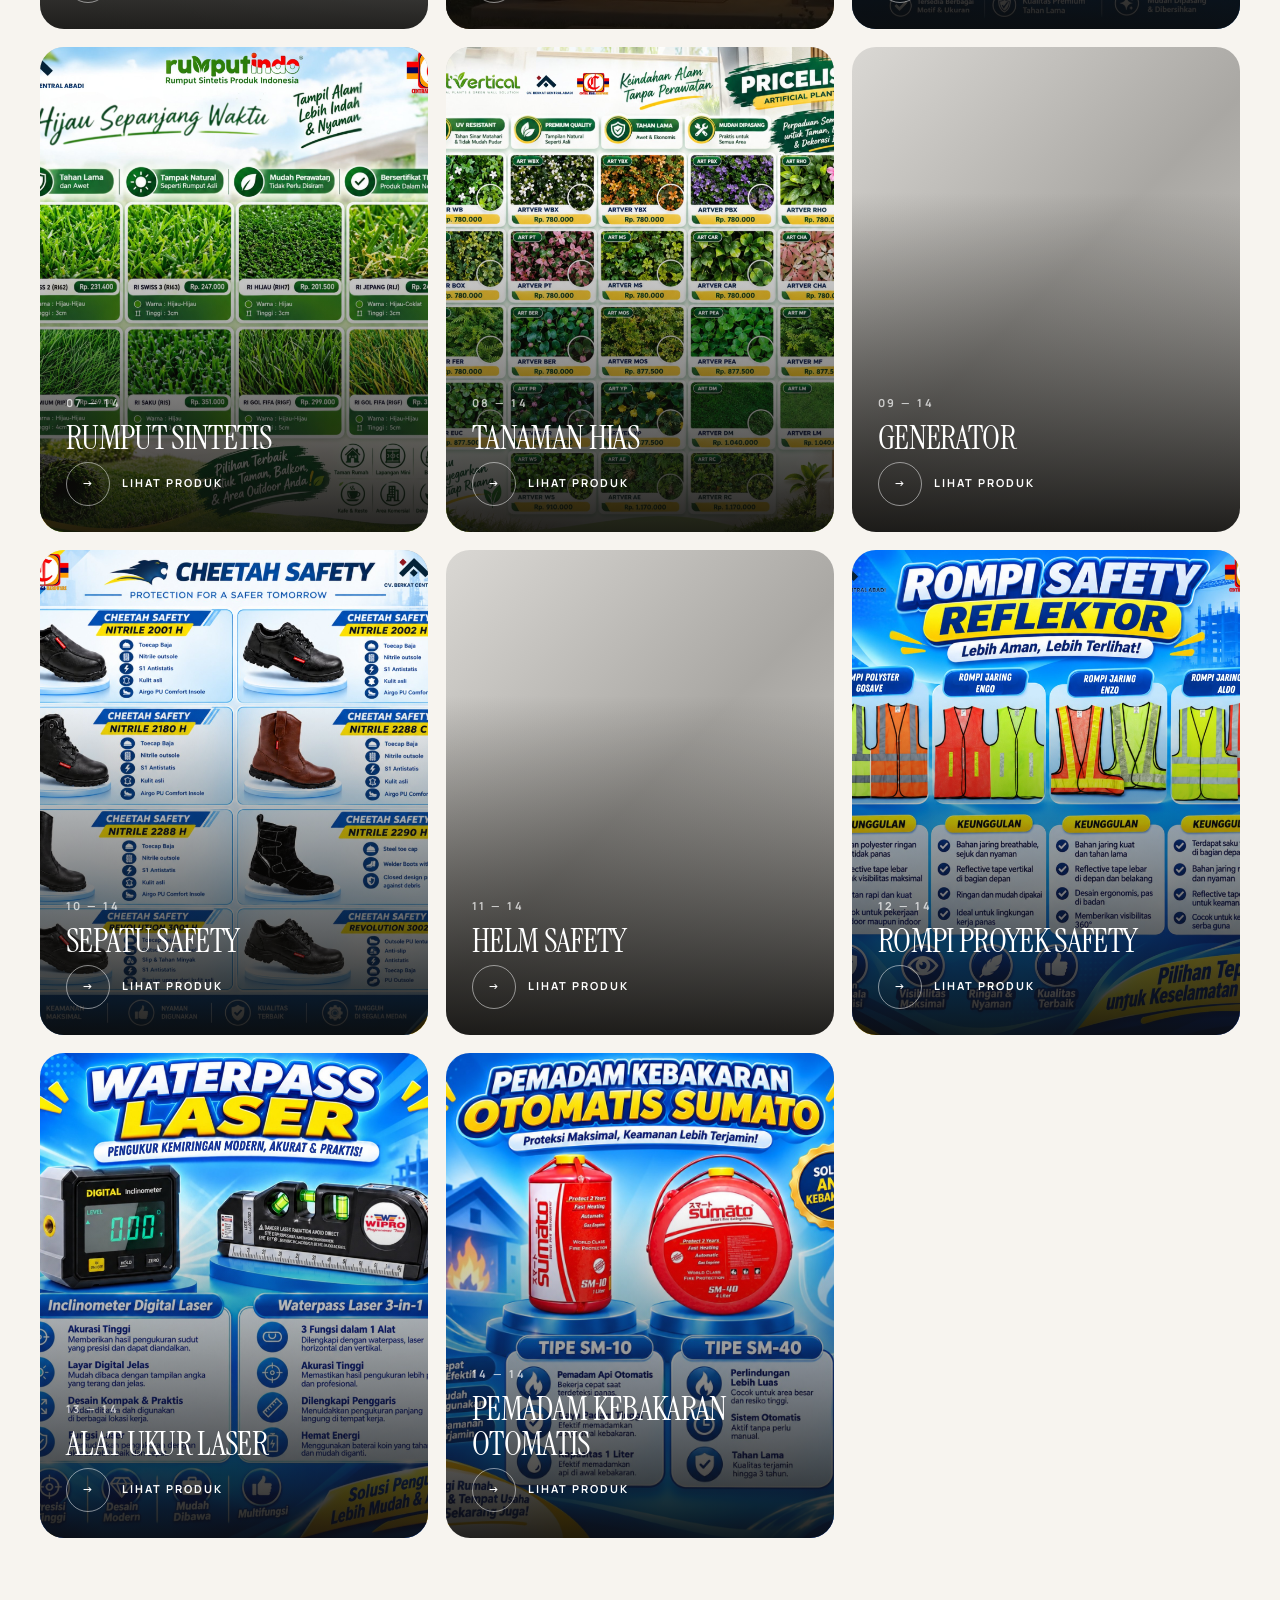
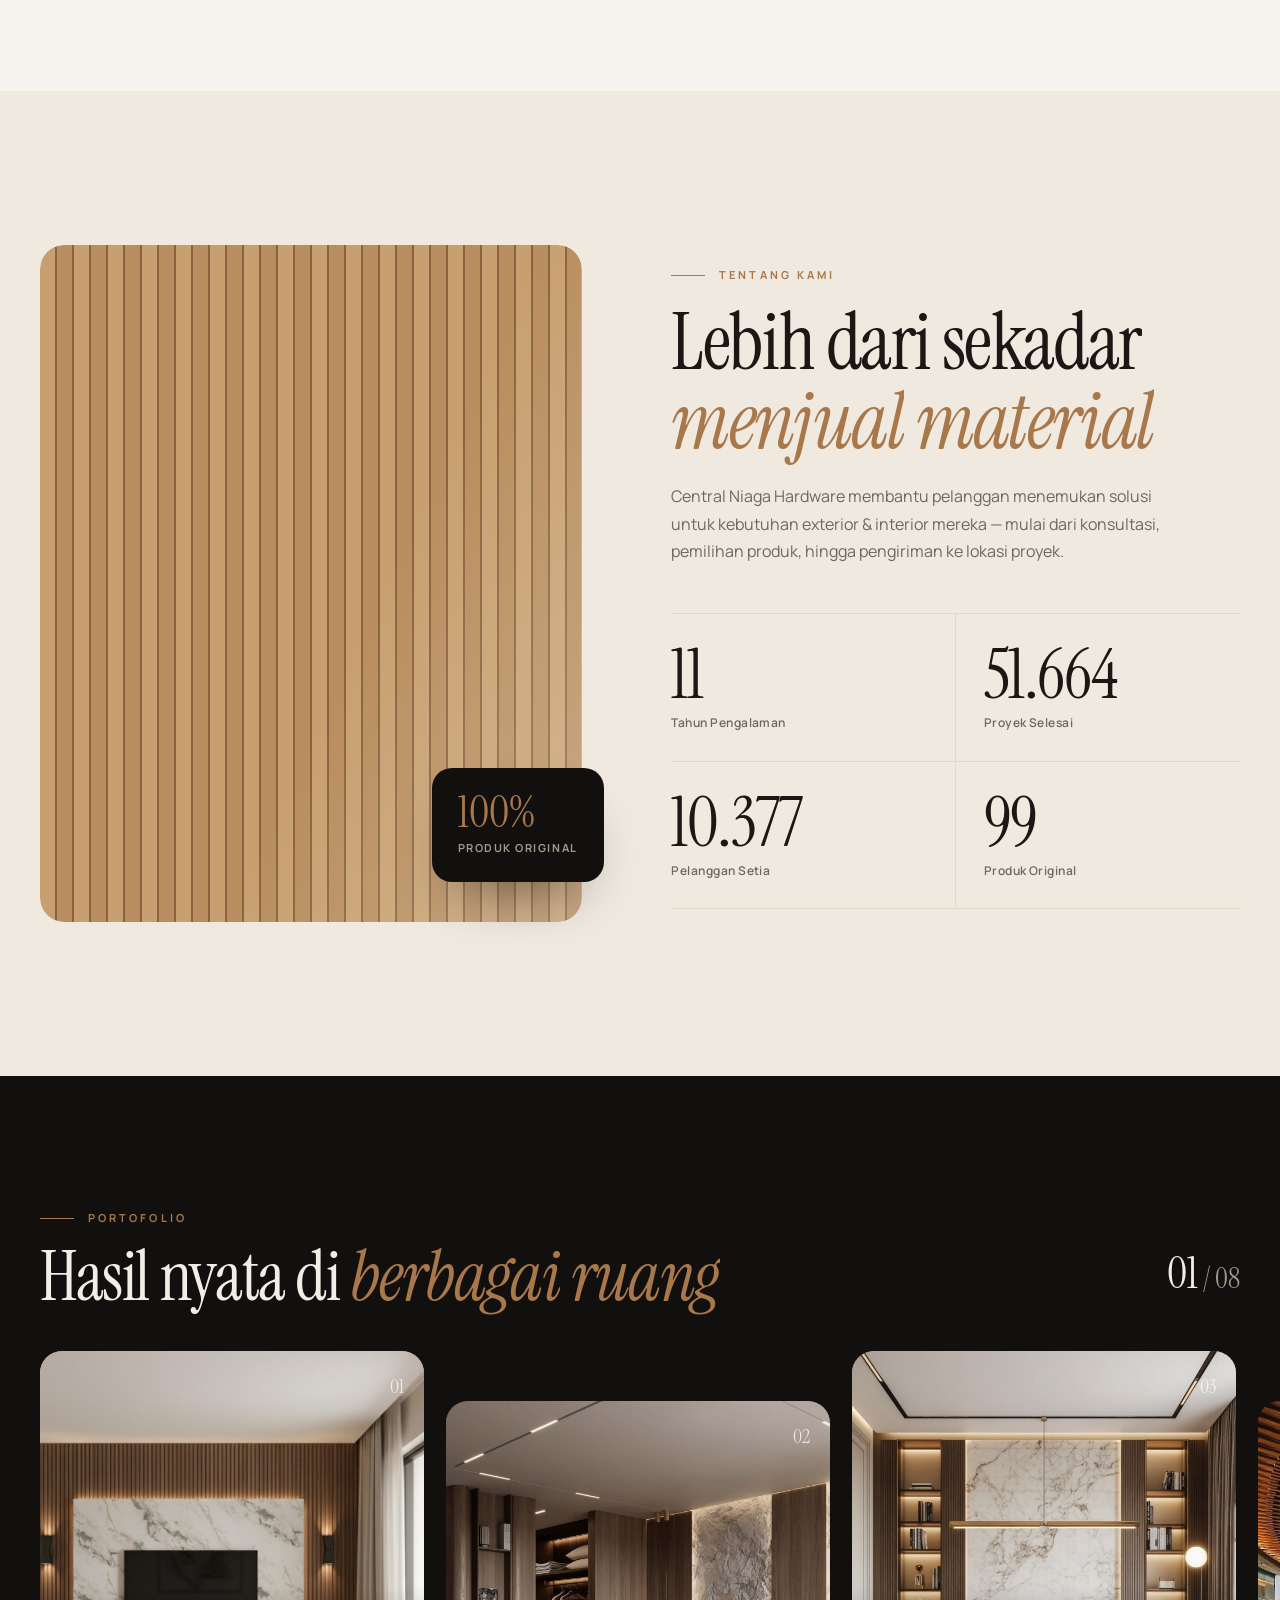
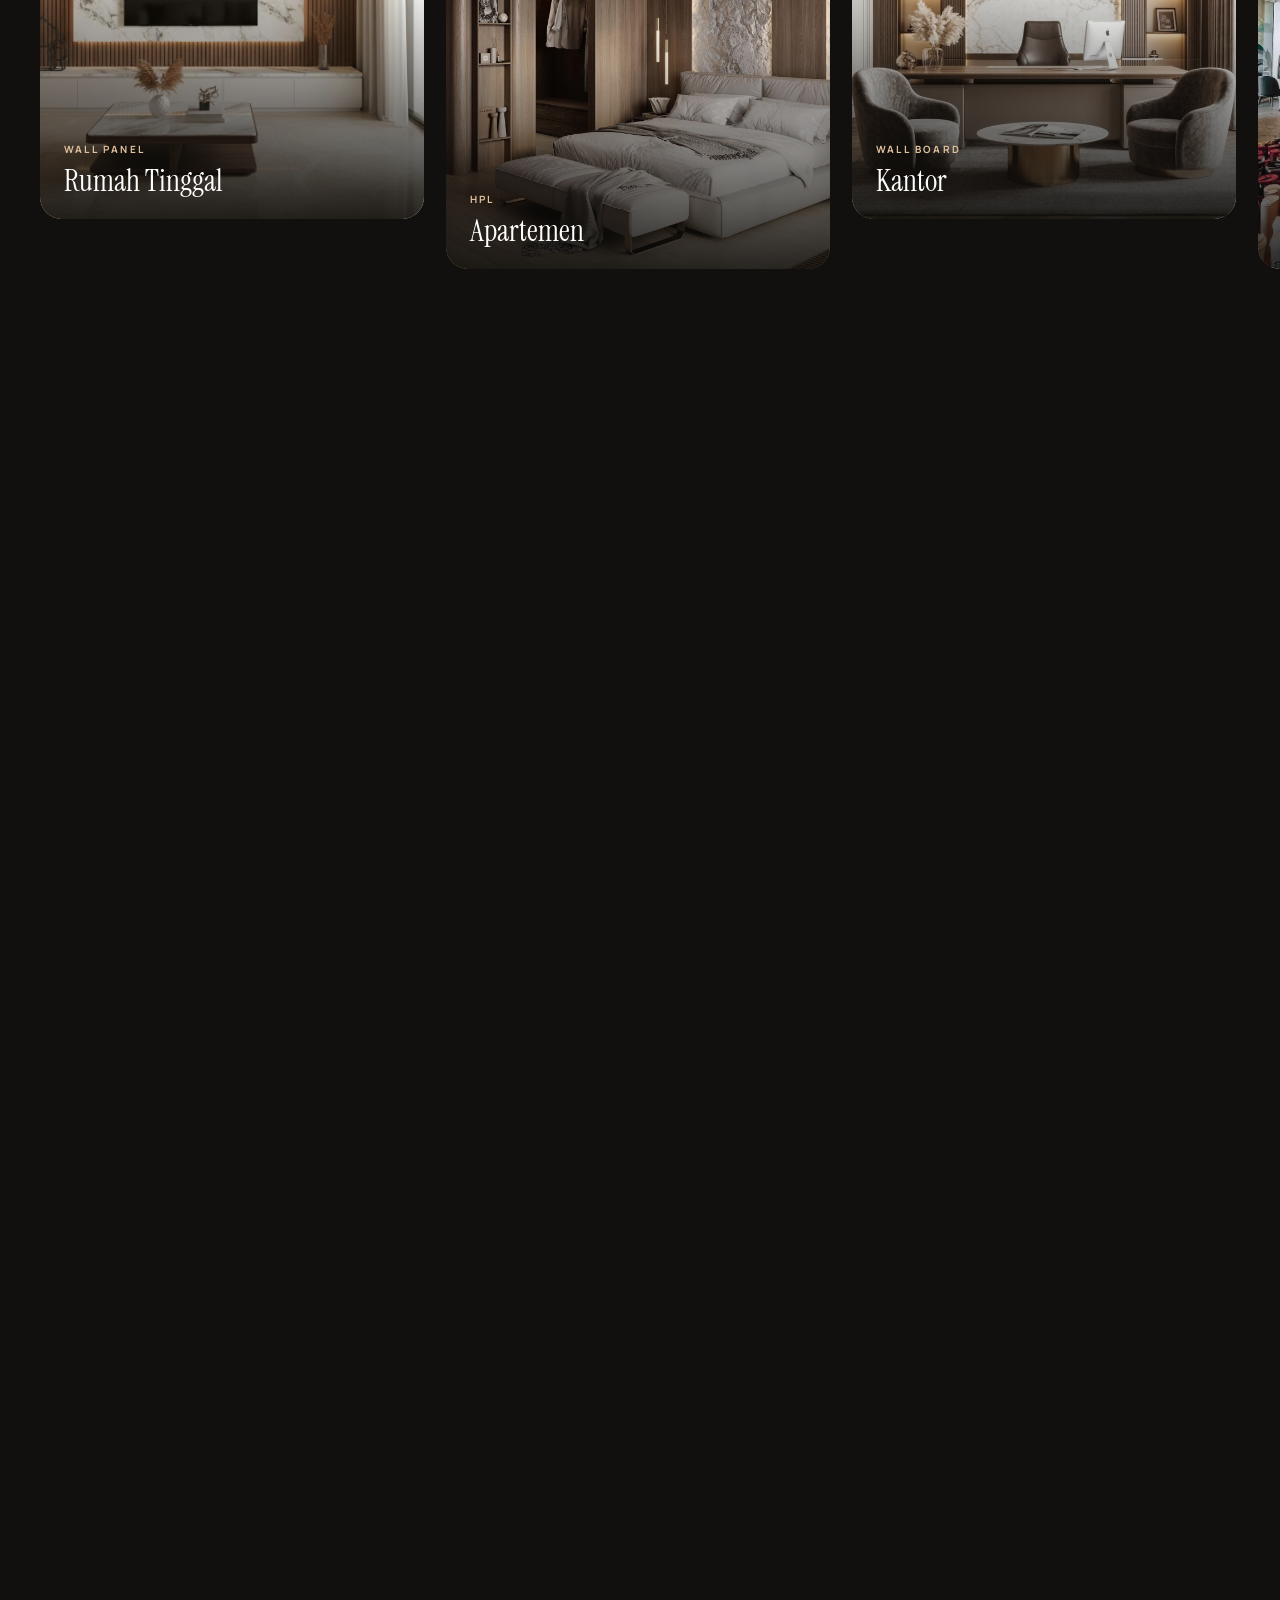
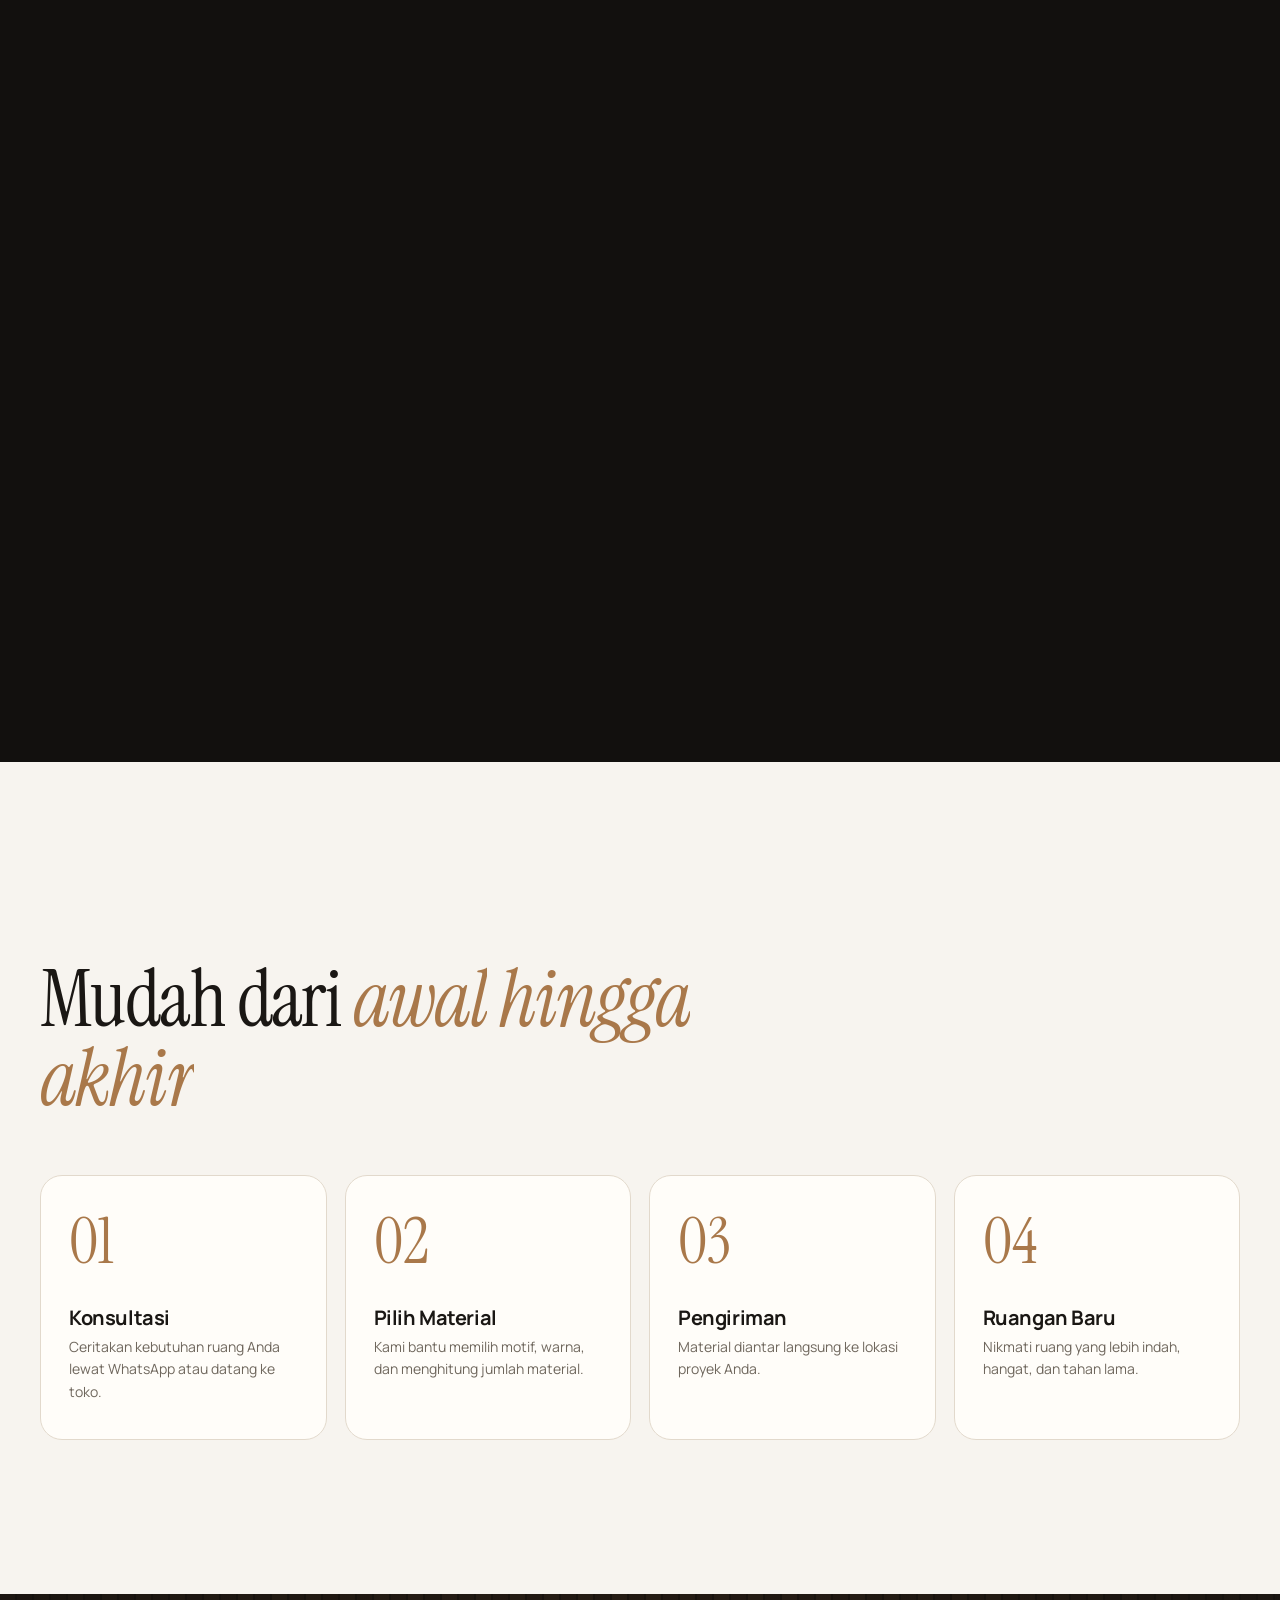
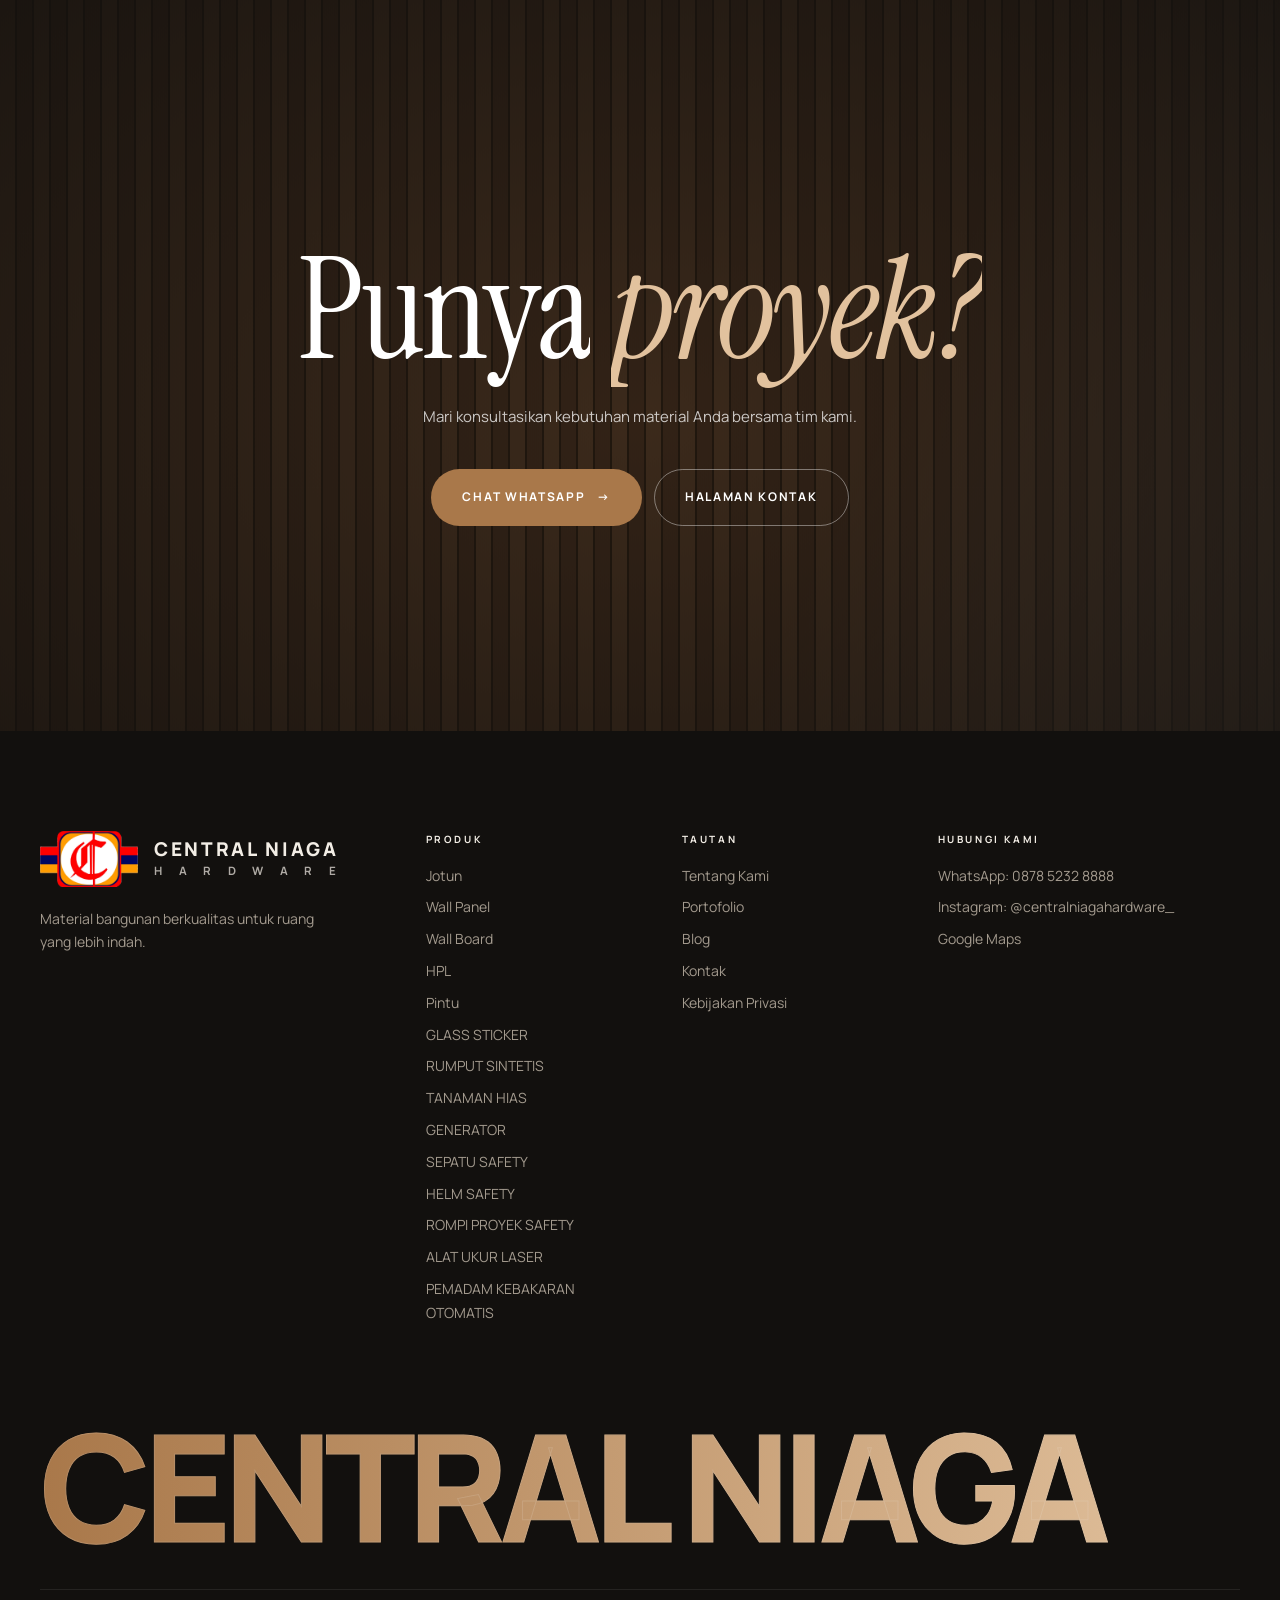
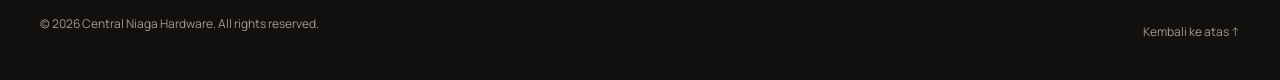
==== commit 27533582: "Halaman Kebijakan Privasi (/privasi/) - Halaman statis /privasi/ dengan gaya website; menjelaskan da" ====
--- a/index.html
+++ b/index.html
@@ -239,7 +239,7 @@
   <div class="wrap ft">
     <div class="ft-brand"><a class="logo" href="/" aria-label="Central Niaga Hardware — Beranda"></a><p>Material bangunan berkualitas untuk ruang yang lebih indah.</p></div>
     <div><h4>Produk</h4><div id="ft-p"></div></div>
-    <div><h4>Tautan</h4><a href="/tentang/">Tentang Kami</a><a href="/portofolio/">Portofolio</a><a href="/blog/">Blog</a><a href="/kontak/">Kontak</a></div>
+    <div><h4>Tautan</h4><a href="/tentang/">Tentang Kami</a><a href="/portofolio/">Portofolio</a><a href="/blog/">Blog</a><a href="/kontak/">Kontak</a><a href="/privasi/">Kebijakan Privasi</a></div>
     <div><h4>Hubungi Kami</h4><a data-wa="Halo Central Niaga Hardware">WhatsApp: <span class="k-wa"></span></a><a class="k-ig-link" target="_blank" rel="noopener">Instagram: @<span class="k-ig"></span></a><a class="k-map" target="_blank" rel="noopener">Google Maps</a></div>
     <div class="mega" aria-hidden="true">CENTRAL NIAGA</div>
     <div class="copy"><span>© <span id="yr"></span> Central Niaga Hardware. All rights reserved.</span><a href="/" id="totop">Kembali ke atas ↑</a></div>
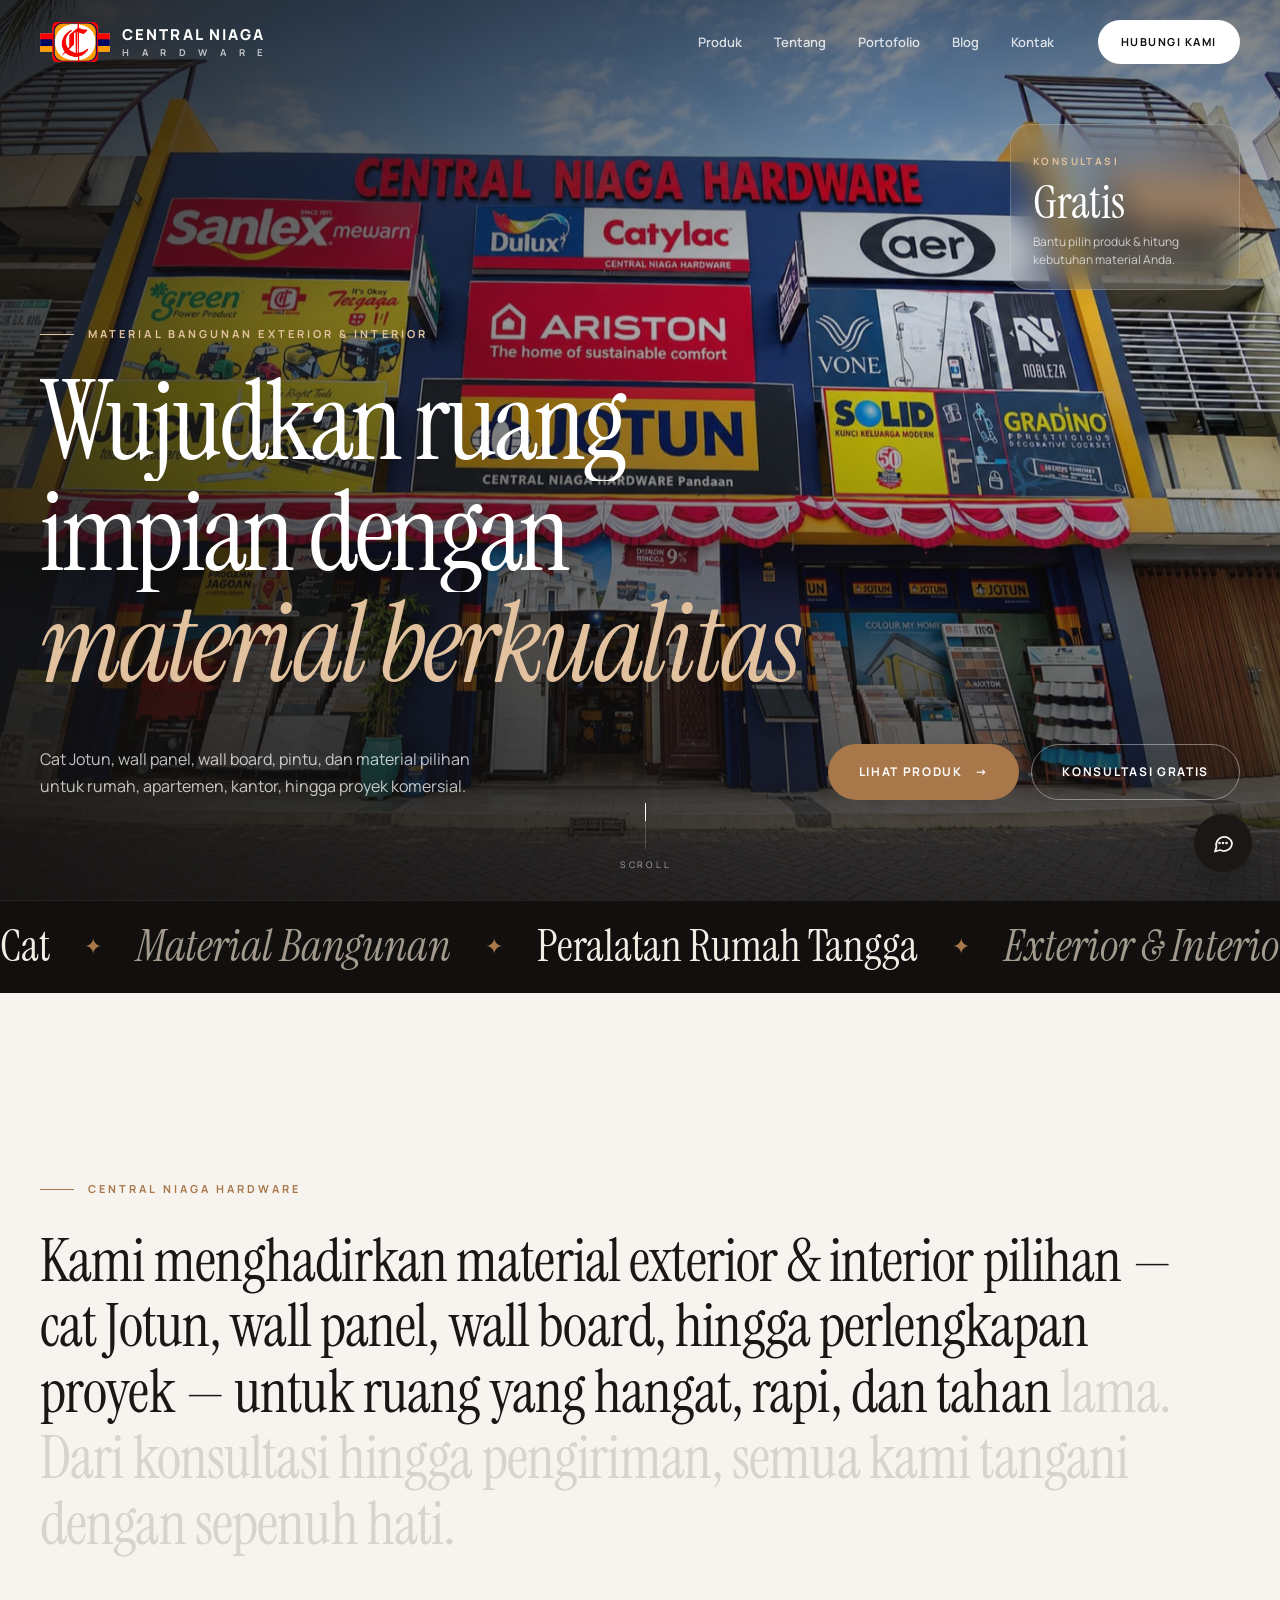
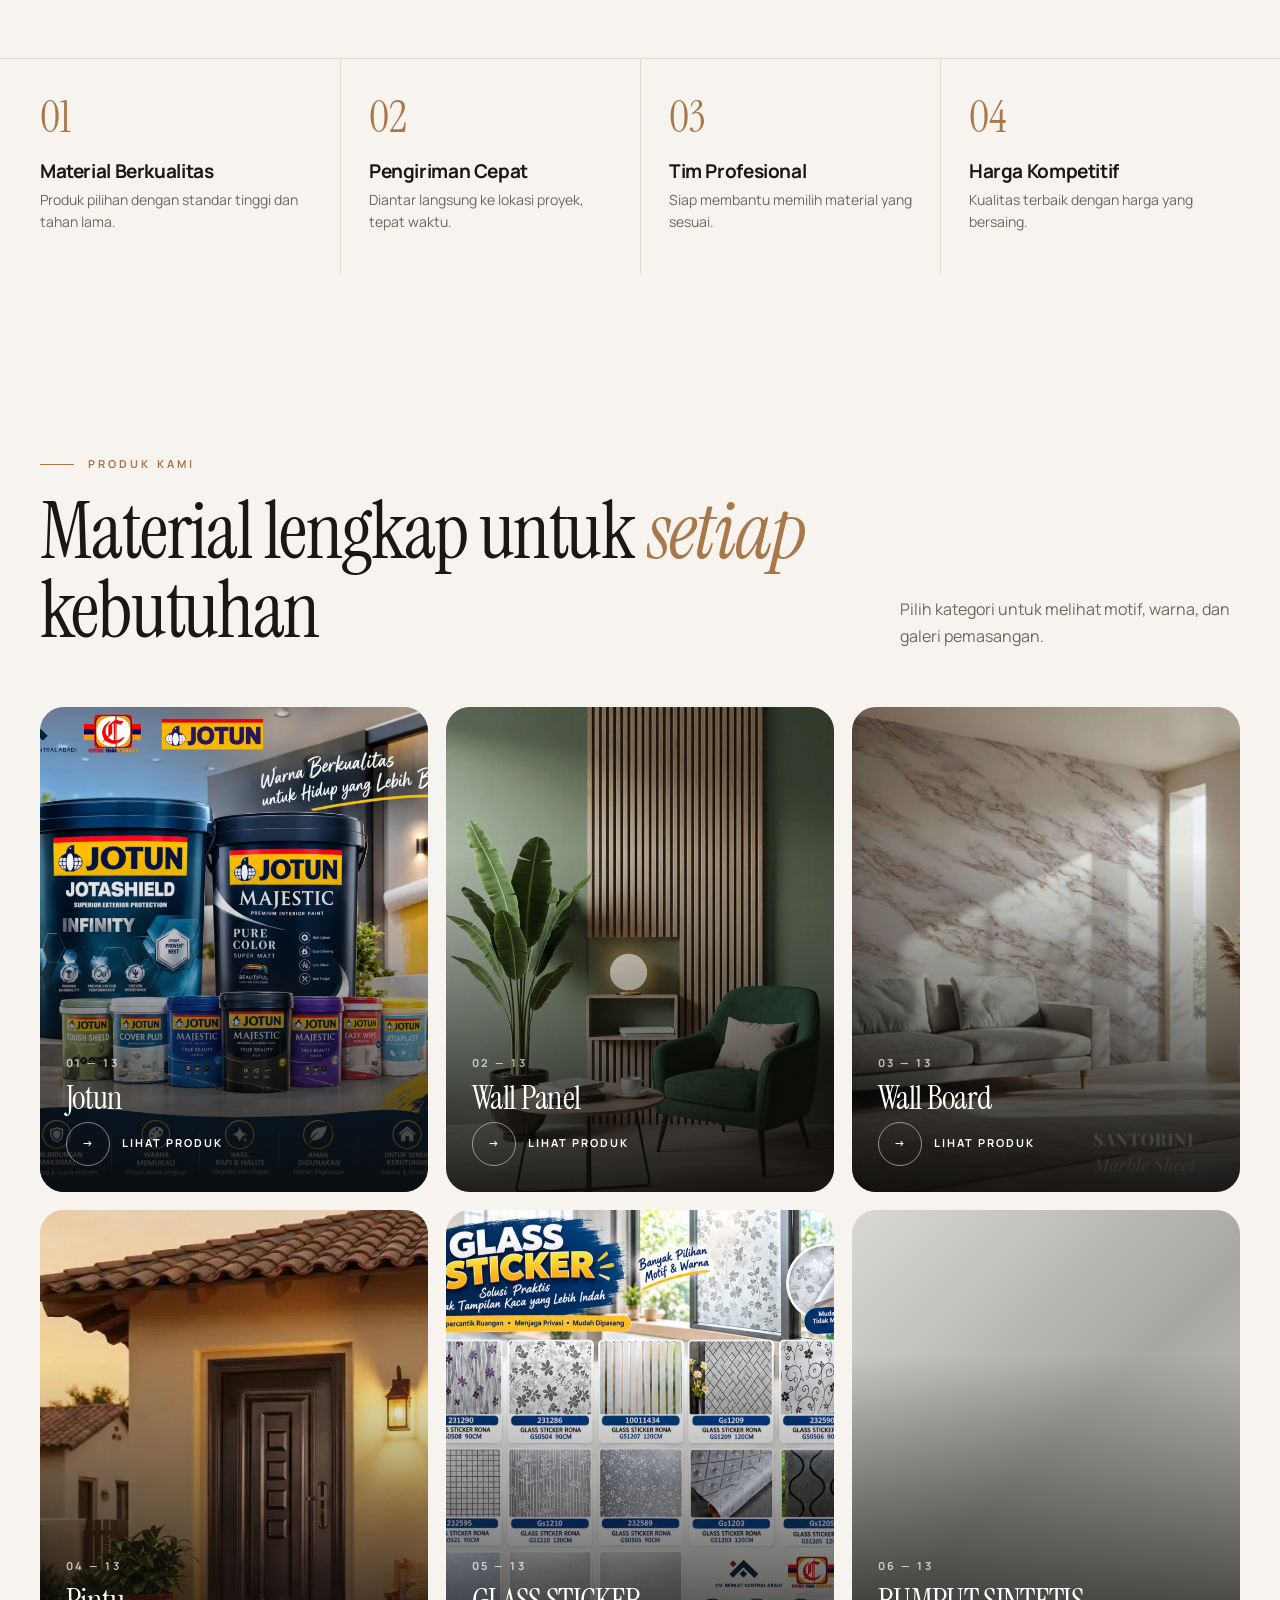
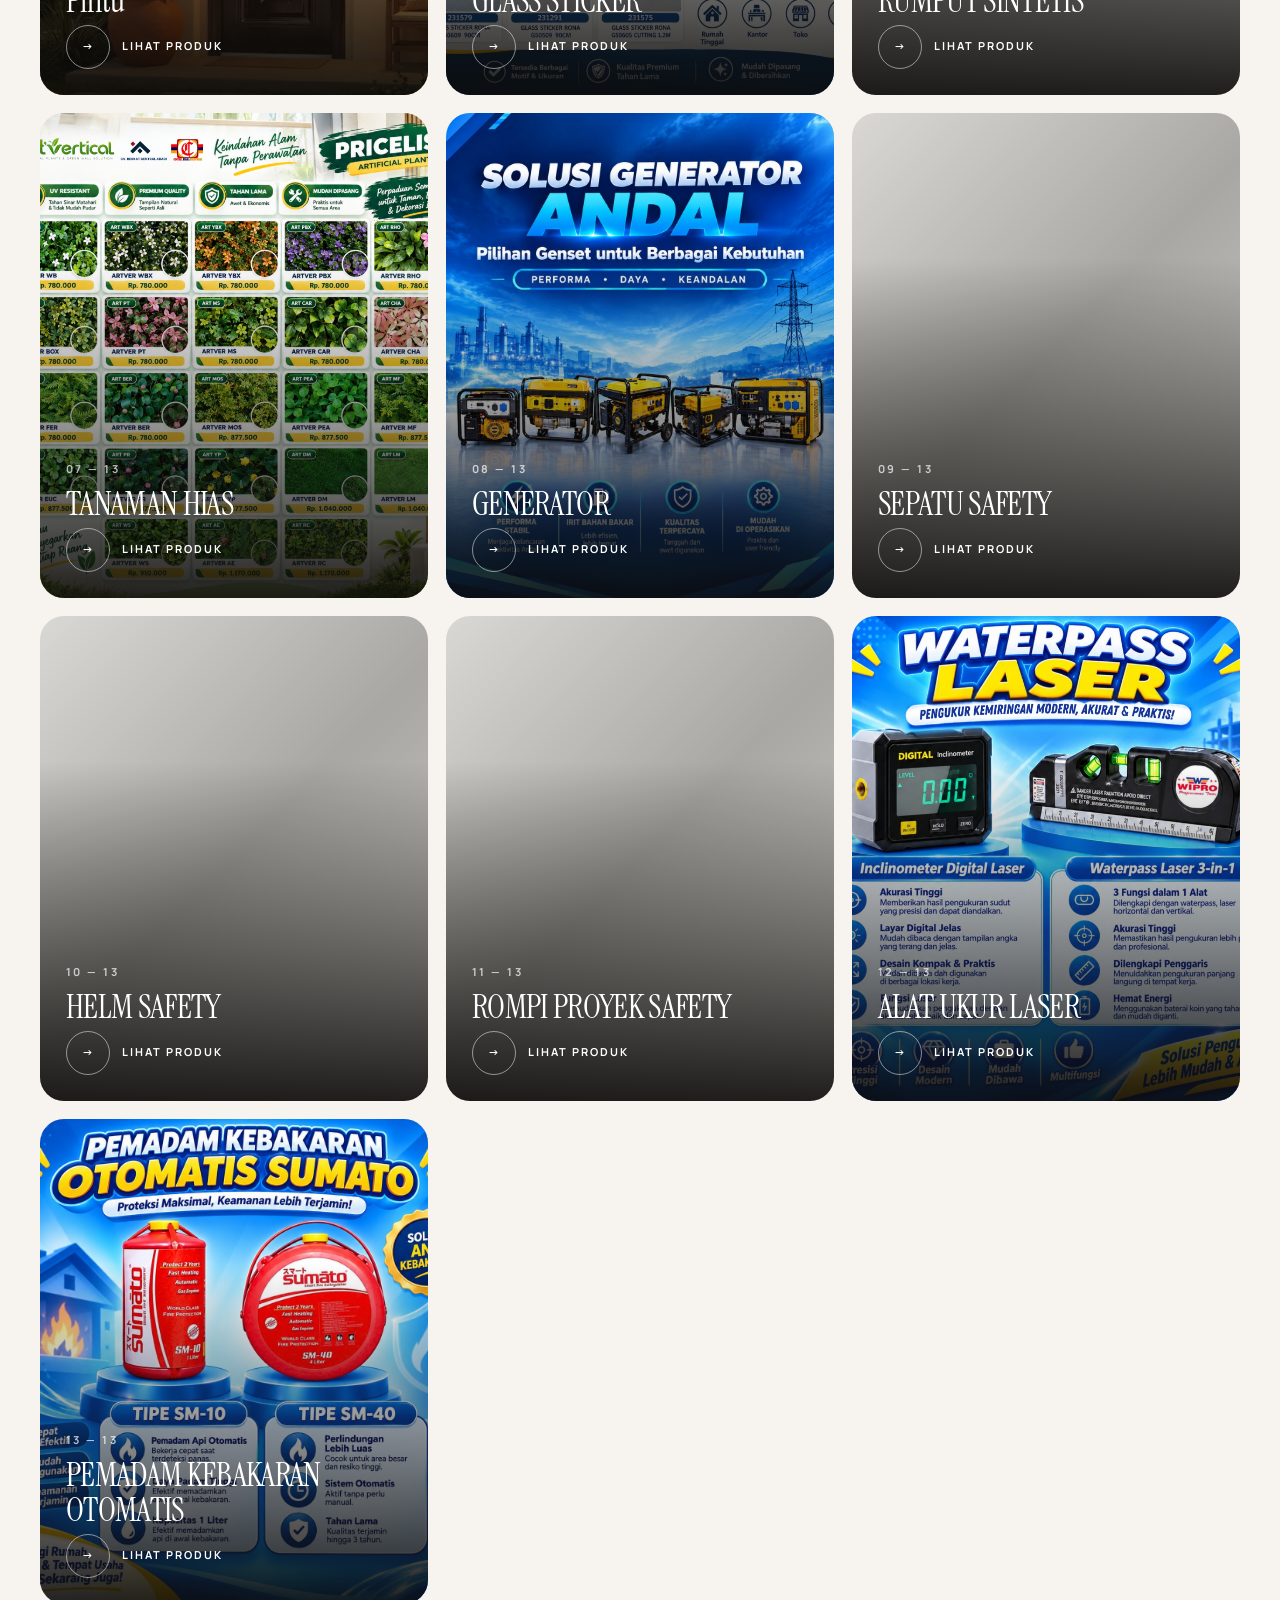
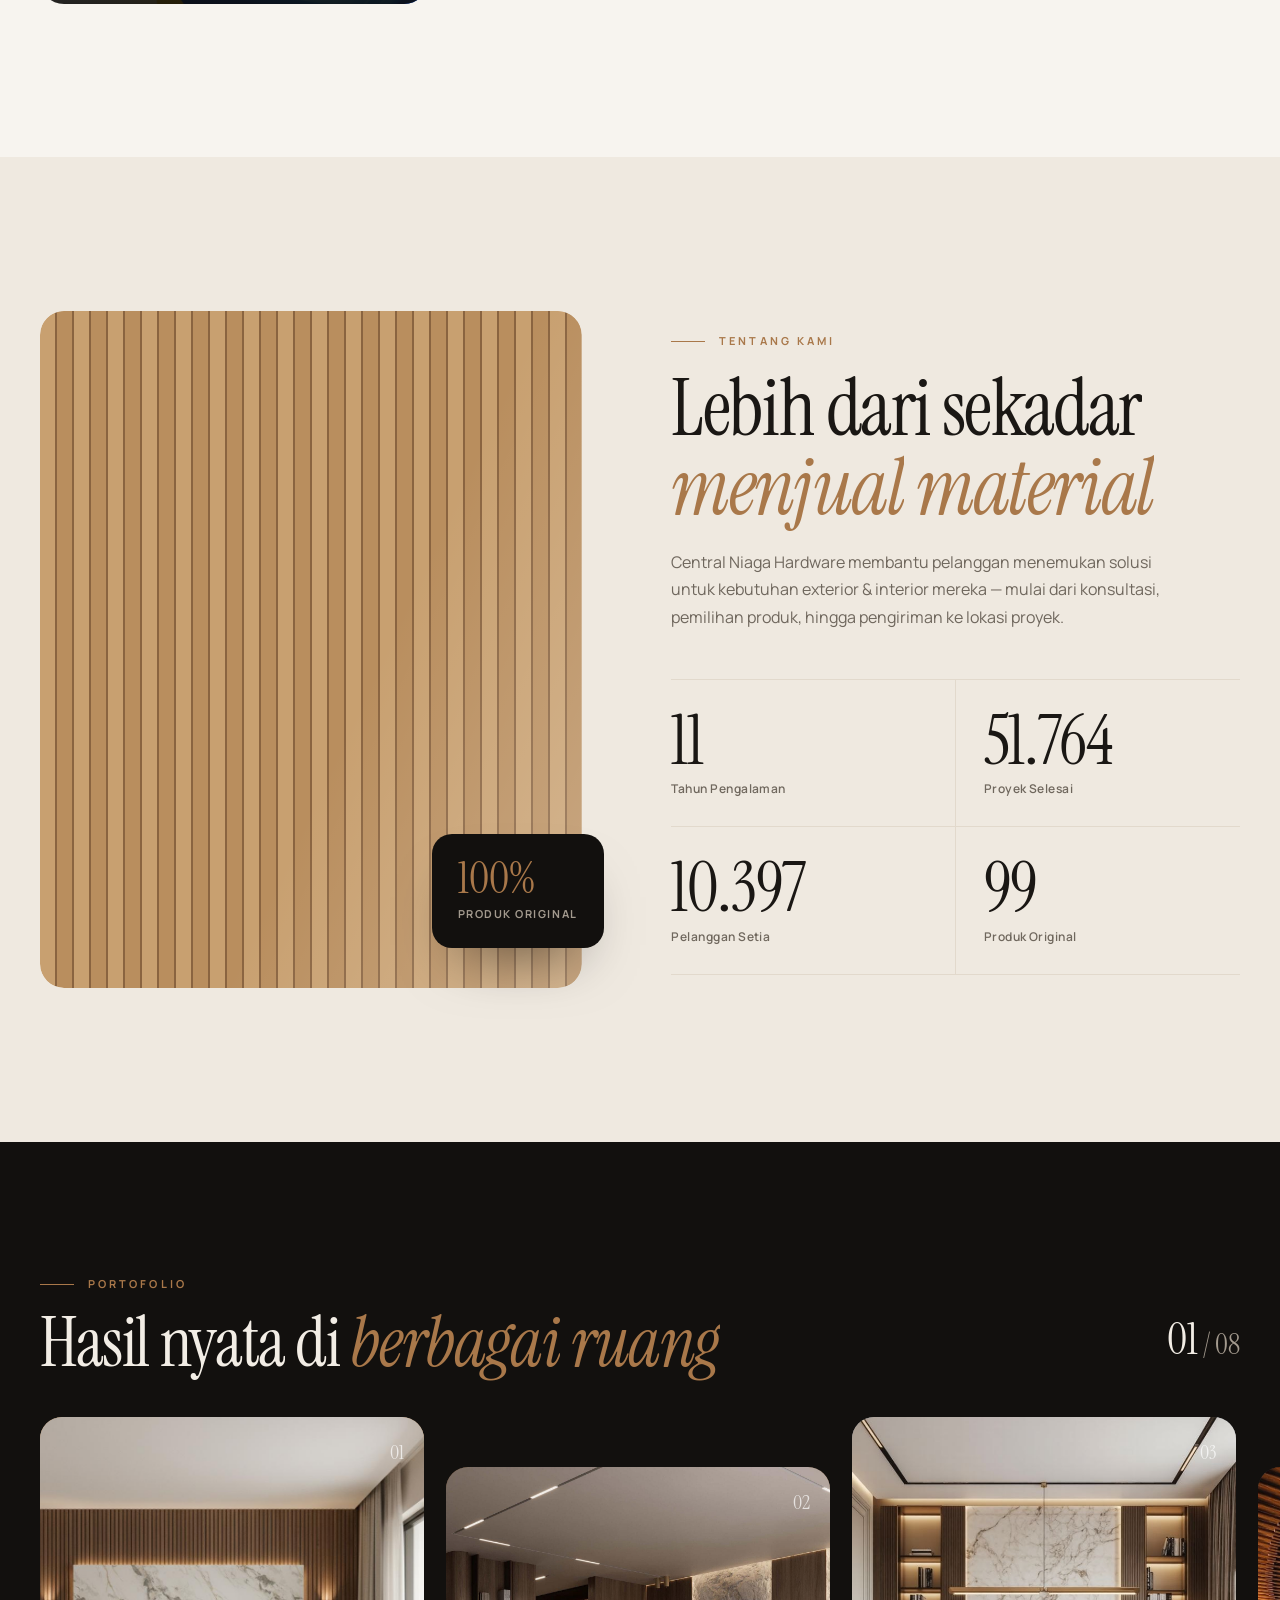
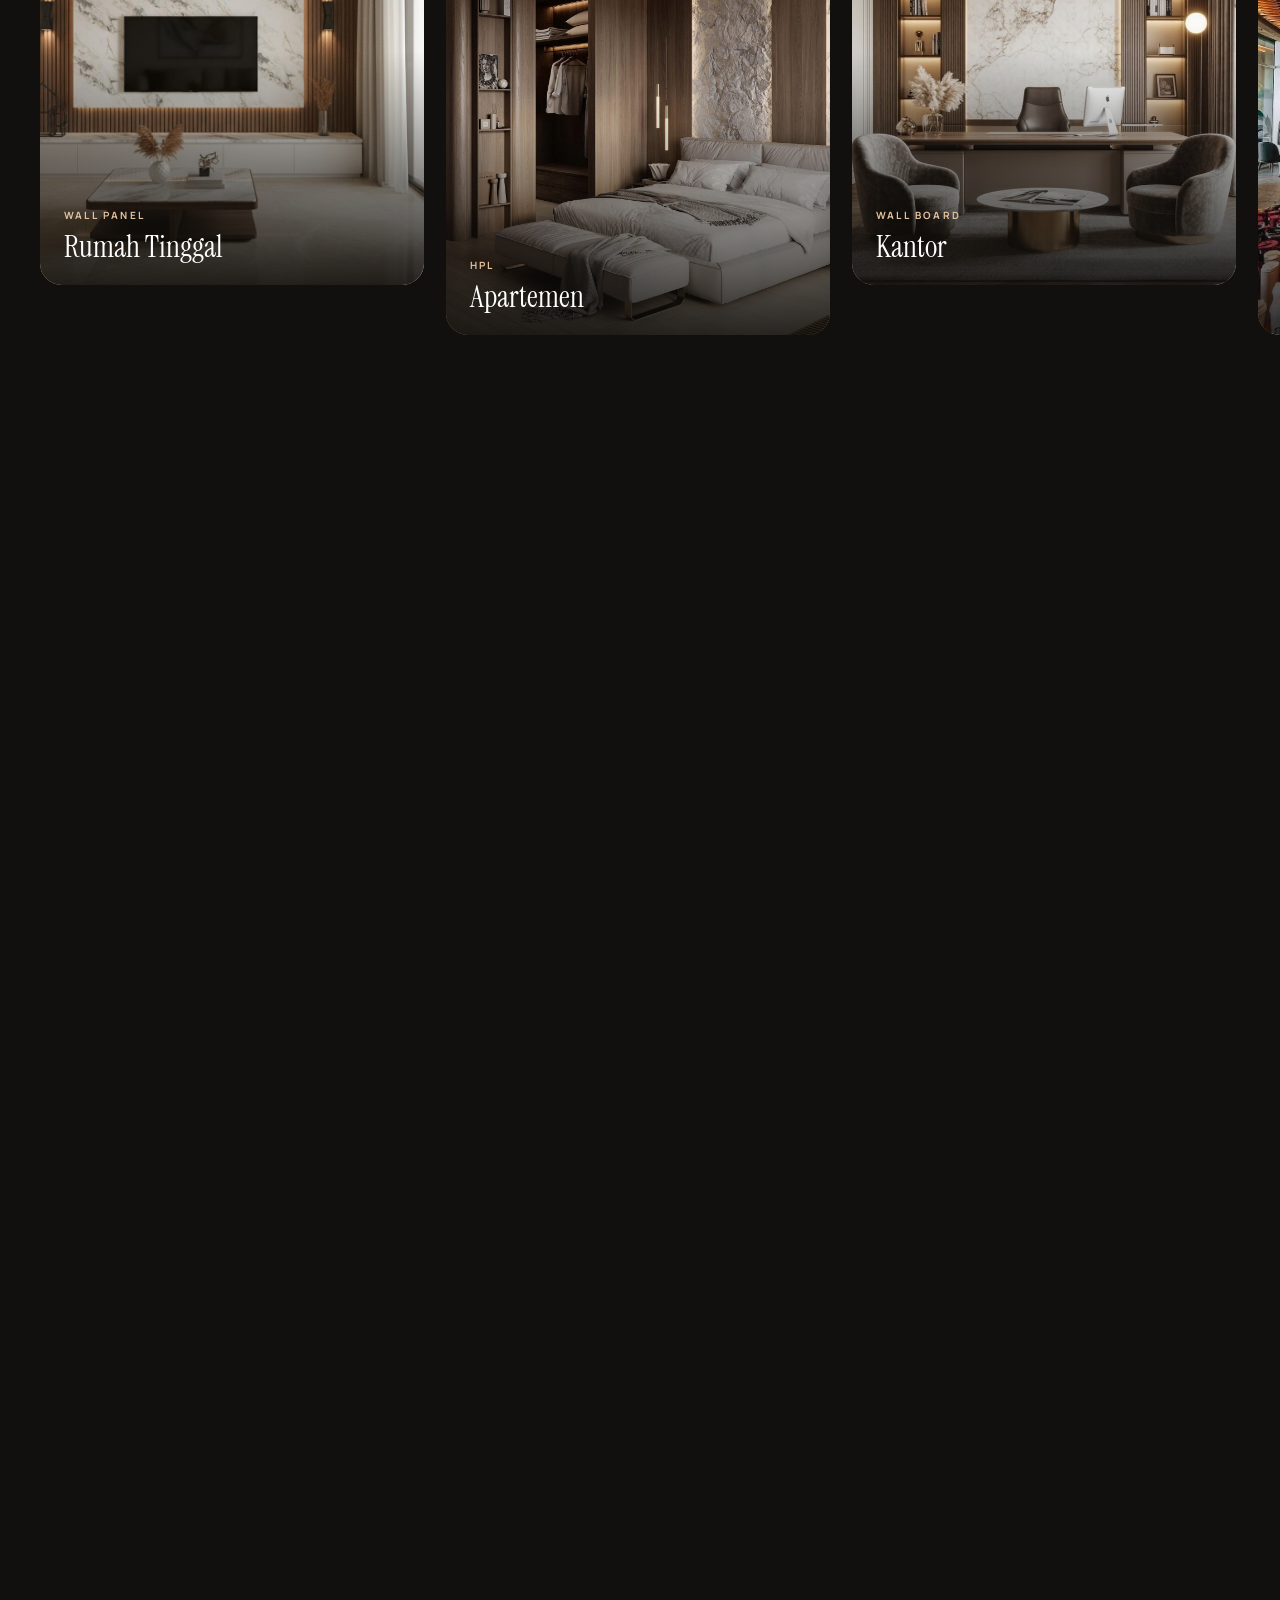
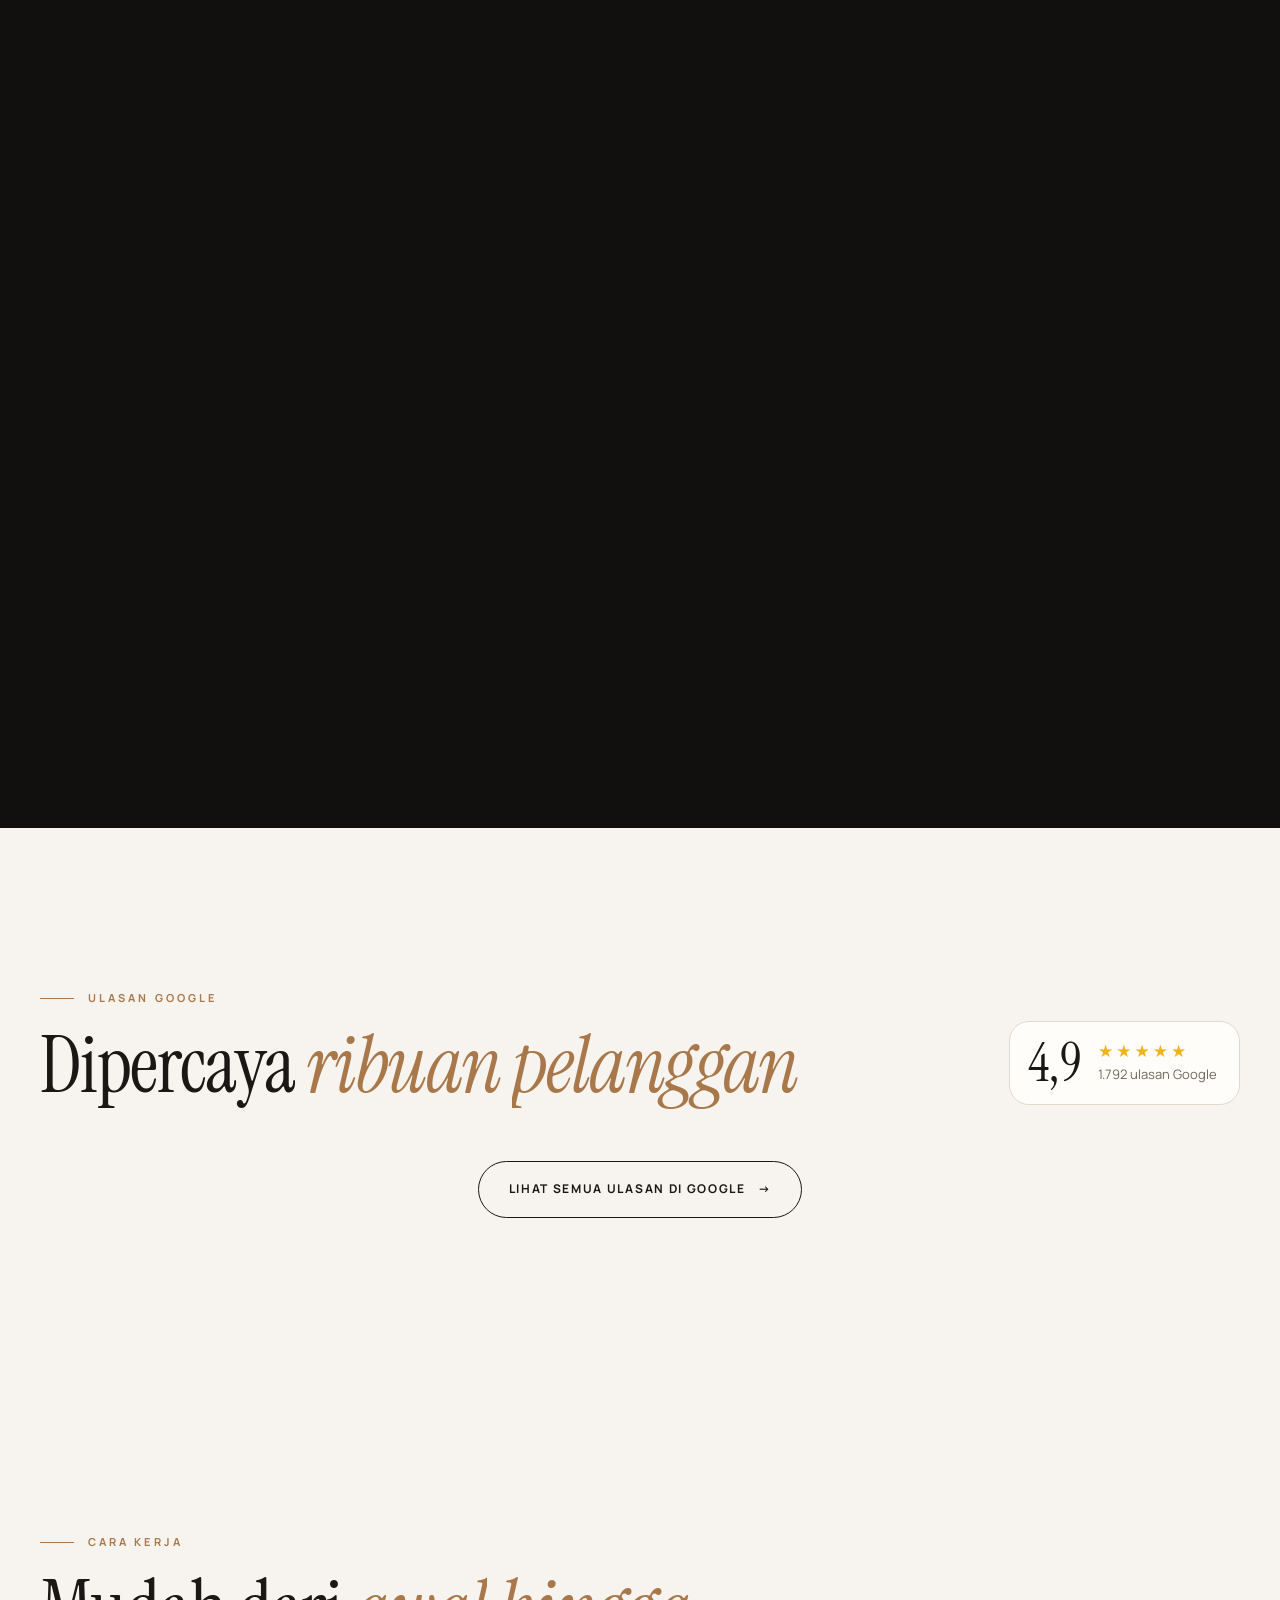
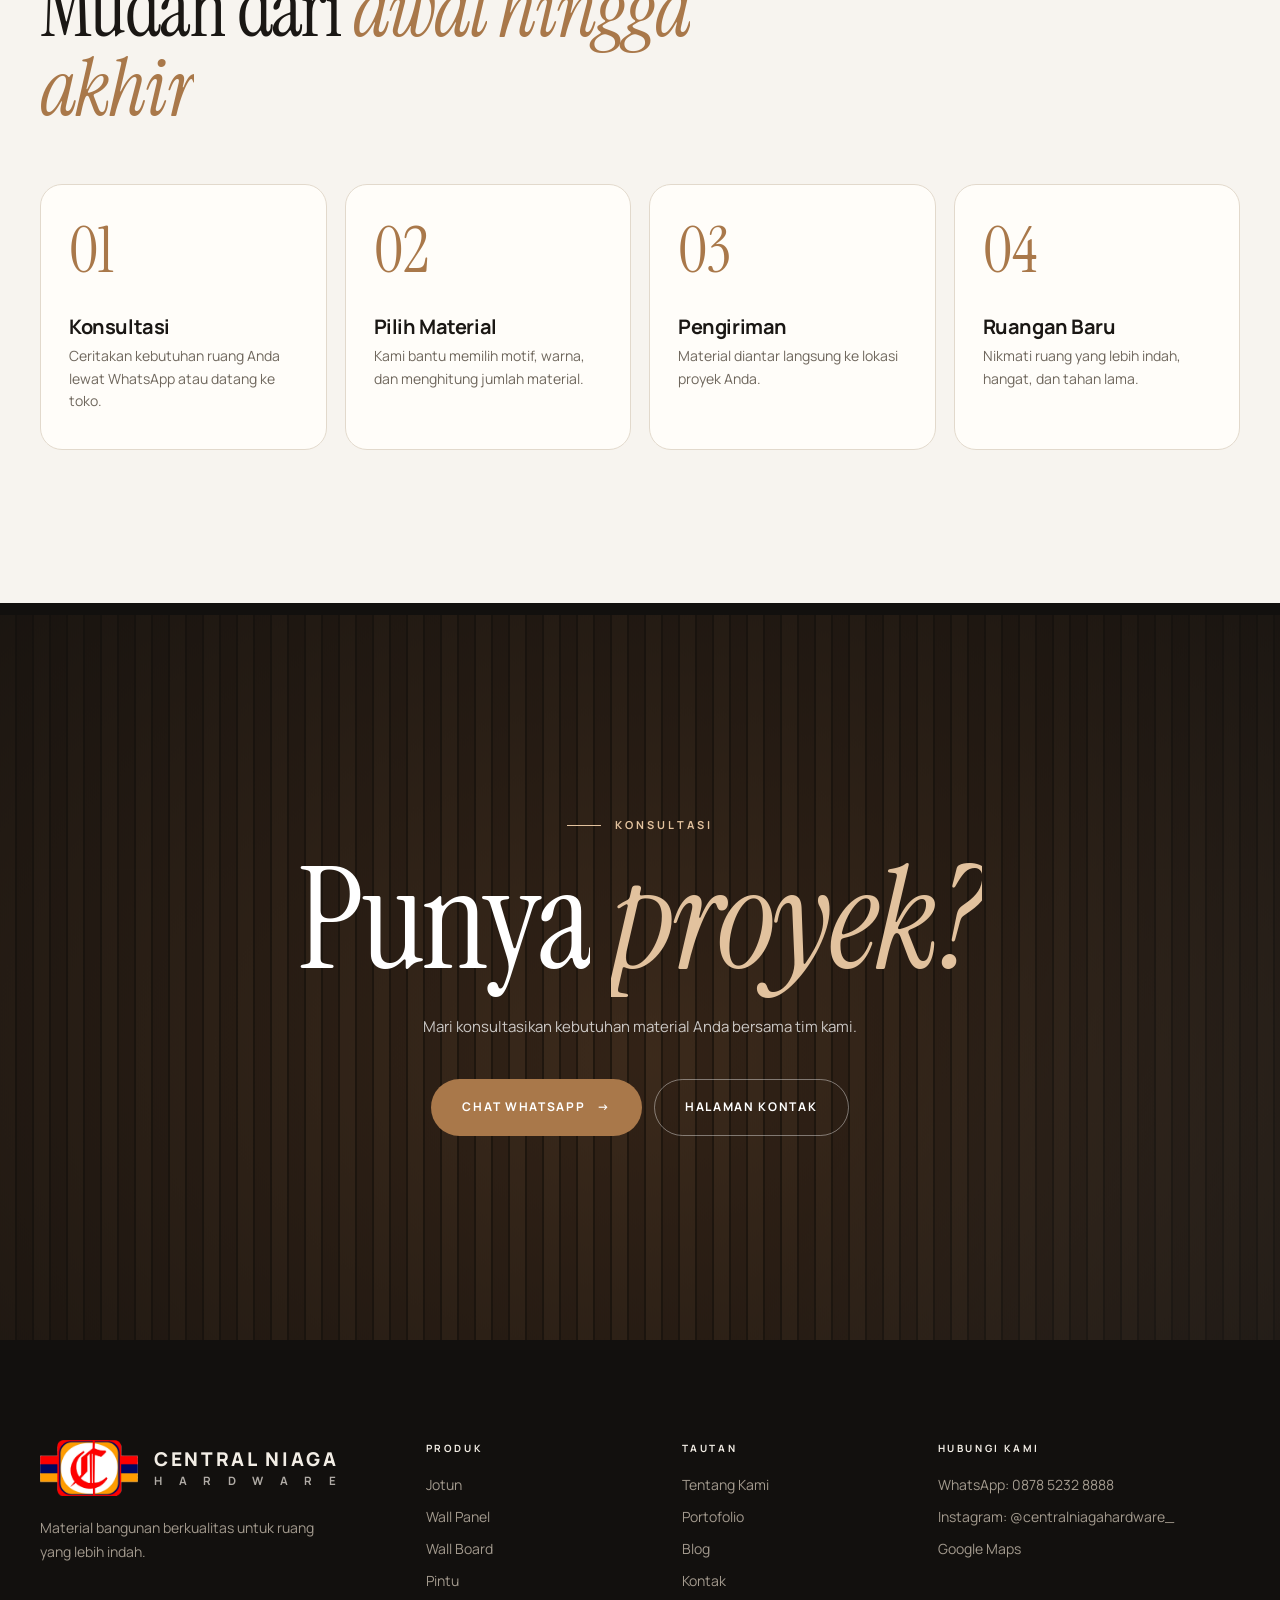
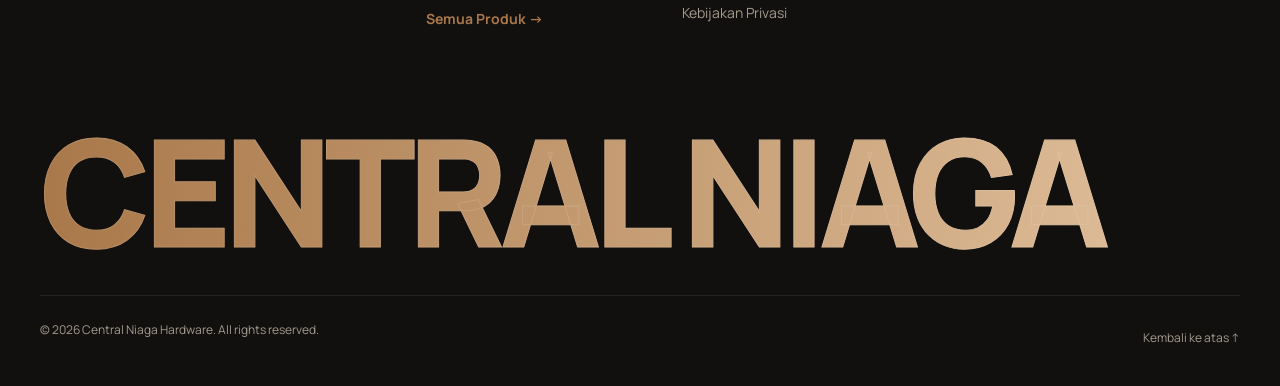
==== commit e7101c74: "Bagian Ulasan Google + menu admin; hapus produk HPL - Beranda: bagian Ulasan Google (rating 4,9 · 1." ====
--- a/index.html
+++ b/index.html
@@ -6,7 +6,7 @@
 <base href="/">
 <!-- SEO:MULAI (bagian ini diisi otomatis per halaman oleh seo/build.mjs saat deploy) -->
 <title>Central Niaga Hardware Pandaan — Jotun Studio, Wall Panel, WPC & Material Bangunan</title>
-<meta name="description" content="Toko material bangunan & interior di Pandaan, Pasuruan: cat Jotun (Jotun Studio Pandaan), wall panel, wall board, HPL, pintu, rumput sintetis, perlengkapan safety. Konsultasi gratis via WhatsApp.">
+<meta name="description" content="Toko material bangunan & interior di Pandaan, Pasuruan: cat Jotun (Jotun Studio Pandaan), wall panel, wall board, pintu, glass sticker, rumput sintetis, perlengkapan safety. Konsultasi gratis via WhatsApp.">
 <link rel="canonical" href="https://centralniagahardware.com/">
 <!-- SEO:SELESAI -->
 <meta name="theme-color" content="#12100e">
@@ -83,7 +83,7 @@
         <span class="ln"><span><em>material berkualitas</em></span></span>
       </h1>
       <div class="hero-bt">
-        <p>Wall panel, wall board, dan HPL pilihan untuk rumah, apartemen, kantor, hingga proyek komersial.</p>
+        <p>Cat Jotun, wall panel, wall board, pintu, dan material pilihan untuk rumah, apartemen, kantor, hingga proyek komersial.</p>
         <div class="cta">
           <a class="btn acc mag" href="/produk-kami/"><span>Lihat Produk</span><i>→</i></a>
           <a class="btn ghost mag" href="/kontak/"><span>Konsultasi Gratis</span></a>
@@ -106,7 +106,7 @@
   <section class="intro">
     <div class="wrap">
       <div class="eb rv">Central Niaga Hardware</div>
-      <p class="big-txt" id="big-txt">Kami menghadirkan material exterior & interior pilihan — wall panel, wall board, dan HPL — untuk ruang yang hangat, rapi, dan tahan lama. Dari konsultasi hingga pengiriman, semua kami tangani dengan sepenuh hati.</p>
+      <p class="big-txt" id="big-txt">Kami menghadirkan material exterior & interior pilihan — cat Jotun, wall panel, wall board, hingga perlengkapan proyek — untuk ruang yang hangat, rapi, dan tahan lama. Dari konsultasi hingga pengiriman, semua kami tangani dengan sepenuh hati.</p>
     </div>
   </section>
 
@@ -157,6 +157,20 @@
     </div>
   </section>
 
+  <section id="ulasan" class="sec rev-s" hidden>
+    <div class="wrap">
+      <div class="sec-hd">
+        <div><div class="eb rv">Ulasan Google</div><h2 data-split>Dipercaya <em>ribuan pelanggan</em></h2></div>
+        <a class="rev-sum rv" id="rev-sum" target="_blank" rel="noopener">
+          <b id="rev-rt"></b>
+          <span><i class="rev-st" aria-hidden="true">★★★★★</i><small id="rev-n"></small></span>
+        </a>
+      </div>
+      <div class="rev-g" id="rev-g"></div>
+      <div class="rev-more rv"><a class="btn line mag" id="rev-link" target="_blank" rel="noopener"><span>Lihat semua ulasan di Google</span><i>→</i></a></div>
+    </div>
+  </section>
+
   <section class="sec steps-s">
     <div class="wrap">
       <div class="sec-hd">
--- a/assets/css/style.css
+++ b/assets/css/style.css
@@ -106,7 +106,7 @@
 #curtain.out i{transform-origin:top;transform:scaleY(0)}
 
 /* ---------- Kursor ---------- */
-#cur,#dot{position:fixed;left:0;top:0;pointer-events:none;z-index:180;border-radius:50%;opacity:0}
+#cur,#dot{position:fixed;left:0;top:0;pointer-events:none;z-index:180;border-radius:50%;opacity:0;will-change:transform;backface-visibility:hidden}
 #cur{width:40px;height:40px;margin:-20px 0 0 -20px;border:1px solid var(--acc);display:grid;place-items:center;transition:width .4s var(--ease),height .4s var(--ease),margin .4s var(--ease),background .4s,border-color .4s,opacity .3s}
 #dot{width:6px;height:6px;margin:-3px 0 0 -3px;background:var(--acc);transition:opacity .3s,transform .3s}
 #cur-t{font-size:10px;font-weight:800;letter-spacing:.14em;text-transform:uppercase;color:#fff;opacity:0;transition:opacity .3s}
@@ -117,7 +117,7 @@
 body.cur-view #dot,body.cur-hover #dot{transform:scale(0)}
 @media (pointer:coarse),(hover:none){#cur,#dot{display:none}}
 
-#progress{position:fixed;left:0;top:0;height:2px;width:100%;background:var(--acc);transform-origin:left;transform:scaleX(0);z-index:120}
+#progress{position:fixed;left:0;top:0;height:2px;width:100%;background:var(--acc);transform-origin:left;transform:scaleX(0);z-index:120;will-change:transform;pointer-events:none}
 
 /* ---------- Header ---------- */
 #hd{position:fixed;left:0;right:0;top:0;z-index:100;padding-top:env(safe-area-inset-top,0px);transition:transform .6s var(--ease),background .5s,backdrop-filter .5s,border-color .5s;border-bottom:1px solid transparent;color:#fff}
@@ -165,7 +165,7 @@
 
 /* ---------- Hero ---------- */
 .hero{position:relative;min-height:100vh;min-height:100svh;background:var(--dk);color:#fff;display:flex;align-items:flex-end;overflow:hidden;padding:130px 0 100px}
-.hero-media{position:absolute;inset:-6% 0 0 0;will-change:transform}
+.hero-media{position:absolute;inset:-6% 0 0 0;will-change:transform;transform:translate3d(0,0,0);backface-visibility:hidden}
 .slats{position:absolute;inset:0;display:flex}
 .slat{flex:1;transform-origin:bottom;animation:rise 1.6s var(--ease) both;background:linear-gradient(90deg,rgba(0,0,0,.45),rgba(255,255,255,.08) 45%,rgba(0,0,0,.5)),var(--c)}
 @keyframes rise{from{transform:scaleY(0)}}
@@ -286,7 +286,7 @@
 .hs-hd h2{font-size:clamp(40px,5.4vw,80px);margin:14px 0 0}
 .hs-count{font-family:var(--serif);font-size:28px;color:#a39a8e;white-space:nowrap}
 .hs-count b{font-weight:400;color:var(--on-dk);font-size:44px}
-.hs-track{display:flex;gap:22px;padding:40px clamp(16px,4vw,40px) 34px max(clamp(16px,4vw,40px),calc((100vw - 1280px) / 2 + 40px));will-change:transform;flex:none}
+.hs-track{display:flex;gap:22px;padding:40px clamp(16px,4vw,40px) 34px max(clamp(16px,4vw,40px),calc((100vw - 1280px) / 2 + 40px));will-change:transform;flex:none;transform:translate3d(0,0,0);backface-visibility:hidden}
 .gi{position:relative;flex:none;width:clamp(260px,30vw,420px);height:min(52vh,540px);border-radius:22px;overflow:hidden;cursor:pointer;isolation:isolate}
 .gi:nth-child(even){margin-top:50px}
 .gi .foto{transition:transform 1.4s var(--ease)}
@@ -321,7 +321,7 @@
 
 /* ---------- Band CTA ---------- */
 .band{position:relative;overflow:hidden;background:var(--dk);color:#fff;text-align:center;padding:clamp(120px,16vw,210px) 0}
-.band-bg{position:absolute;inset:-10% 0;will-change:transform}
+.band-bg{position:absolute;inset:-10% 0;will-change:transform;transform:translate3d(0,0,0);backface-visibility:hidden}
 .band-bg::after{content:"";position:absolute;inset:0;z-index:2;background:radial-gradient(ellipse at center,rgba(18,16,14,.55),rgba(18,16,14,.9))}
 .band-in{position:relative;z-index:3}
 .band .eb{color:#e2c29e}
@@ -509,6 +509,8 @@
 footer h4{color:var(--on-dk);font-size:10px;letter-spacing:.26em;text-transform:uppercase;margin-bottom:16px}
 .ft>div>a,#ft-p a{display:block;margin:8px 0;width:fit-content;transition:color .3s,transform .4s var(--ease)}
 .ft>div>a:hover,#ft-p a:hover{color:var(--on-dk);transform:translateX(5px)}
+#ft-p a.ft-all{margin-top:14px;color:var(--acc);font-weight:700}
+#ft-p a.ft-all:hover{color:#e2c29e}
 .mega{grid-column:1/-1;font-weight:800;font-size:clamp(44px,11.6vw,176px);letter-spacing:-.05em;line-height:.85;white-space:nowrap;margin-top:50px;color:transparent;-webkit-text-stroke:1px rgba(242,237,229,.16);background:linear-gradient(90deg,var(--acc),#e2c29e) 0 0/0% 100% no-repeat;-webkit-background-clip:text;background-clip:text;transition:background-size 1.6s var(--ease-io)}
 .mega.in{background-size:100% 100%}
 .copy{grid-column:1/-1;display:flex;justify-content:space-between;gap:20px;flex-wrap:wrap;padding-top:24px;border-top:1px solid rgba(255,255,255,.08);font-size:12px}
@@ -634,3 +636,34 @@
   .as-tip{display:none}
 }
 @media (prefers-reduced-motion:reduce){.as-tip{display:none}}
+
+/* ===== Ulasan Google ===== */
+.rev-sum{display:flex;align-items:center;gap:16px;padding:14px 22px 14px 18px;border:1px solid var(--line);border-radius:20px;background:var(--card);transition:border-color .4s,transform .5s var(--ease)}
+a.rev-sum:hover{border-color:var(--acc);transform:translateY(-3px)}
+.rev-sum b{font-family:var(--serif);font-size:54px;line-height:1;font-weight:400}
+.rev-sum span{display:flex;flex-direction:column;gap:4px}
+.rev-sum small{font-size:13px;color:var(--mut)}
+.rev-st{font-style:normal;color:#f2b21b;letter-spacing:3px;font-size:17px;line-height:1}
+.rev-g{display:grid;grid-template-columns:repeat(auto-fit,minmax(280px,1fr));gap:20px}
+.rev-g:empty{display:none}
+.rev{margin:0;background:var(--card);border:1px solid var(--line);border-radius:22px;padding:28px 26px;display:flex;flex-direction:column;gap:18px;transition:transform .6s var(--ease),border-color .5s}
+.rev:hover{transform:translateY(-6px);border-color:var(--acc)}
+.rev blockquote{margin:0;font-size:15px;line-height:1.7;color:var(--ink);flex:1;display:-webkit-box;-webkit-line-clamp:7;-webkit-box-orient:vertical;overflow:hidden}
+.rev blockquote::before{content:"“";font-family:var(--serif);font-size:44px;line-height:0;vertical-align:-16px;margin-right:4px;color:var(--acc)}
+.rev figcaption{display:flex;align-items:center;gap:12px;padding-top:16px;border-top:1px solid var(--line)}
+.rev-av{width:40px;height:40px;border-radius:50%;display:grid;place-items:center;background:var(--soft);color:var(--acc-ink);font-weight:800;flex:none}
+.rev figcaption b{display:block;font-size:14.5px}
+.rev figcaption small{font-size:12.5px;color:var(--mut)}
+.rev-more{margin-top:36px;display:flex;justify-content:center}
+@media (max-width:520px){.rev-sum{width:100%}.rev-sum b{font-size:46px}}
+
+/* ===== Performa scroll =====
+   #hd memakai layer GPU sendiri; di HP/tablet efek blur (backdrop-filter) yang berat
+   diganti latar padat agar gulir tetap 60fps. */
+#hd{will-change:transform;backface-visibility:hidden}
+@media (max-width:980px),(pointer:coarse){
+  #hd.solid{backdrop-filter:none;-webkit-backdrop-filter:none;background:color-mix(in srgb,var(--bg) 96%,transparent)}
+  .kol-f{backdrop-filter:none;-webkit-backdrop-filter:none;background:var(--bg)}
+  .big-tag{backdrop-filter:none;-webkit-backdrop-filter:none;background:rgba(18,16,14,.78)}
+}
+@media (prefers-reduced-motion:reduce){.hero-media,.band-bg,.hs-track{will-change:auto}}
